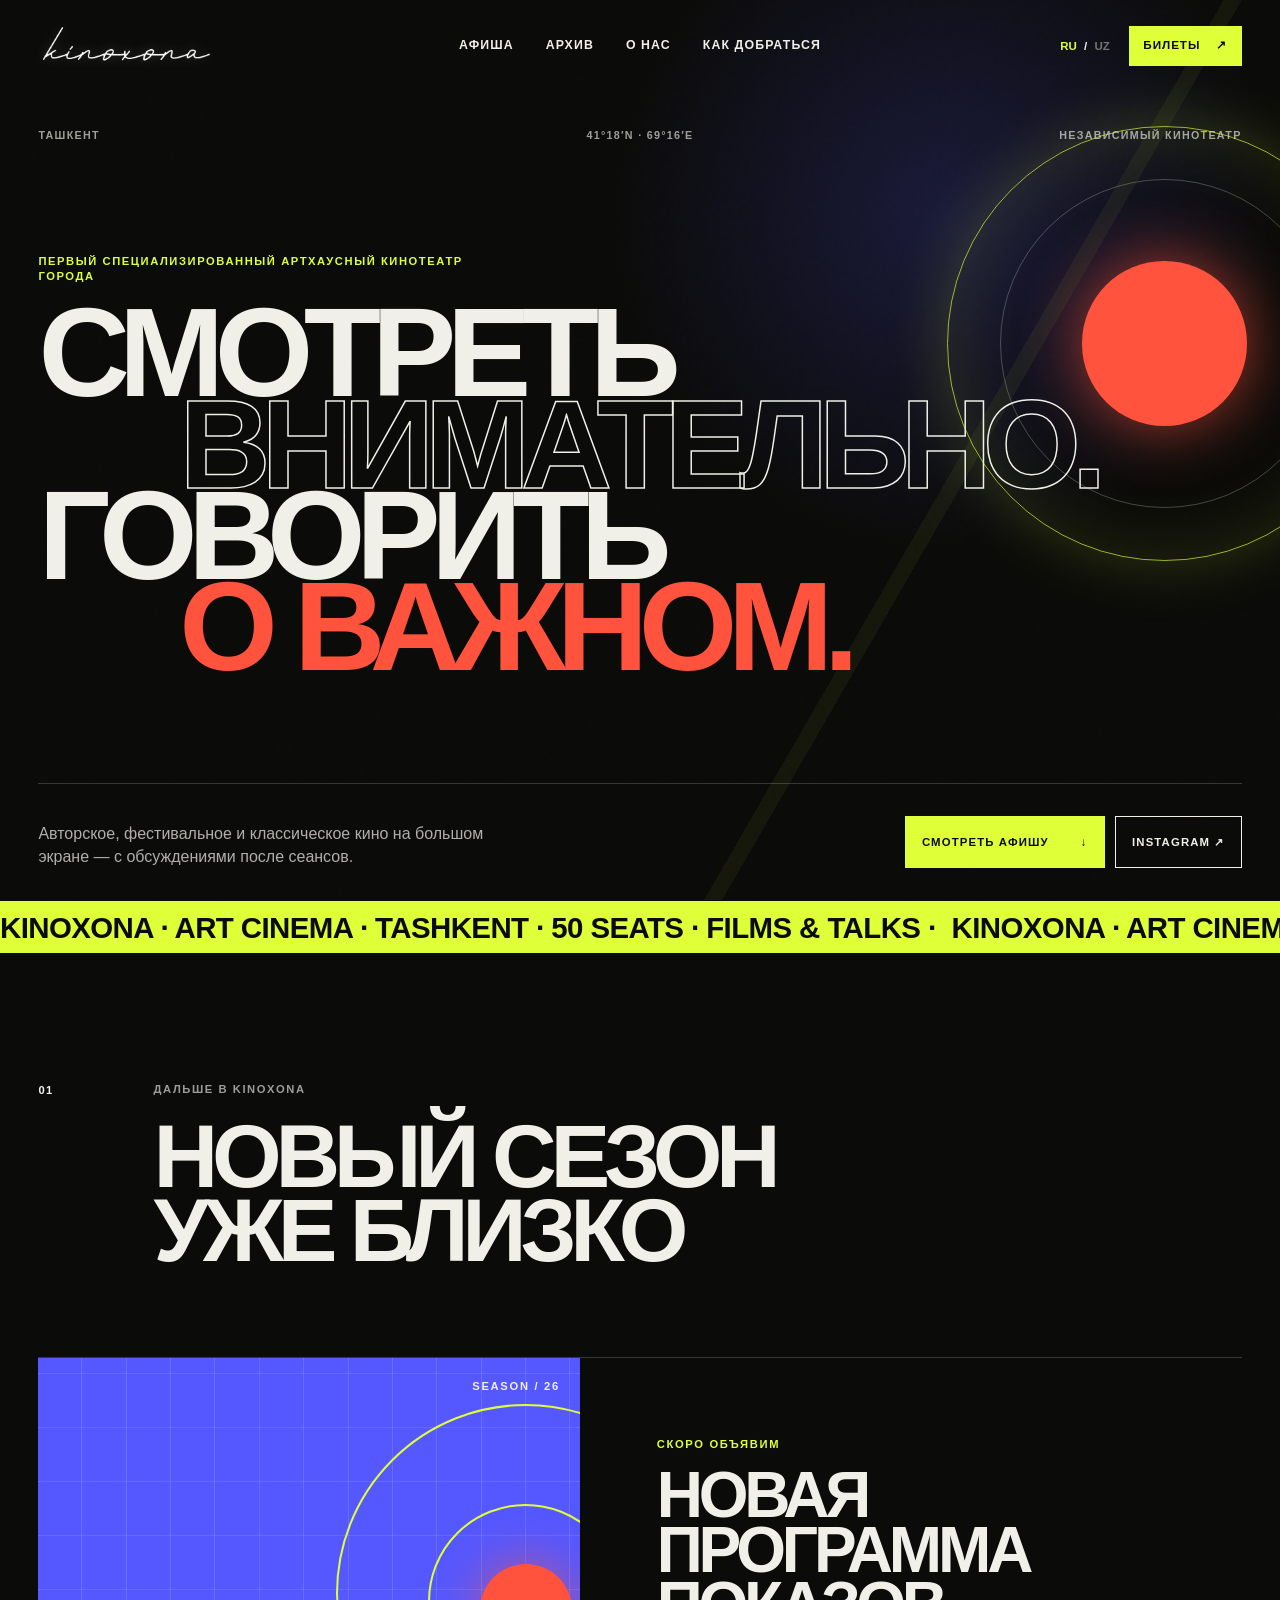
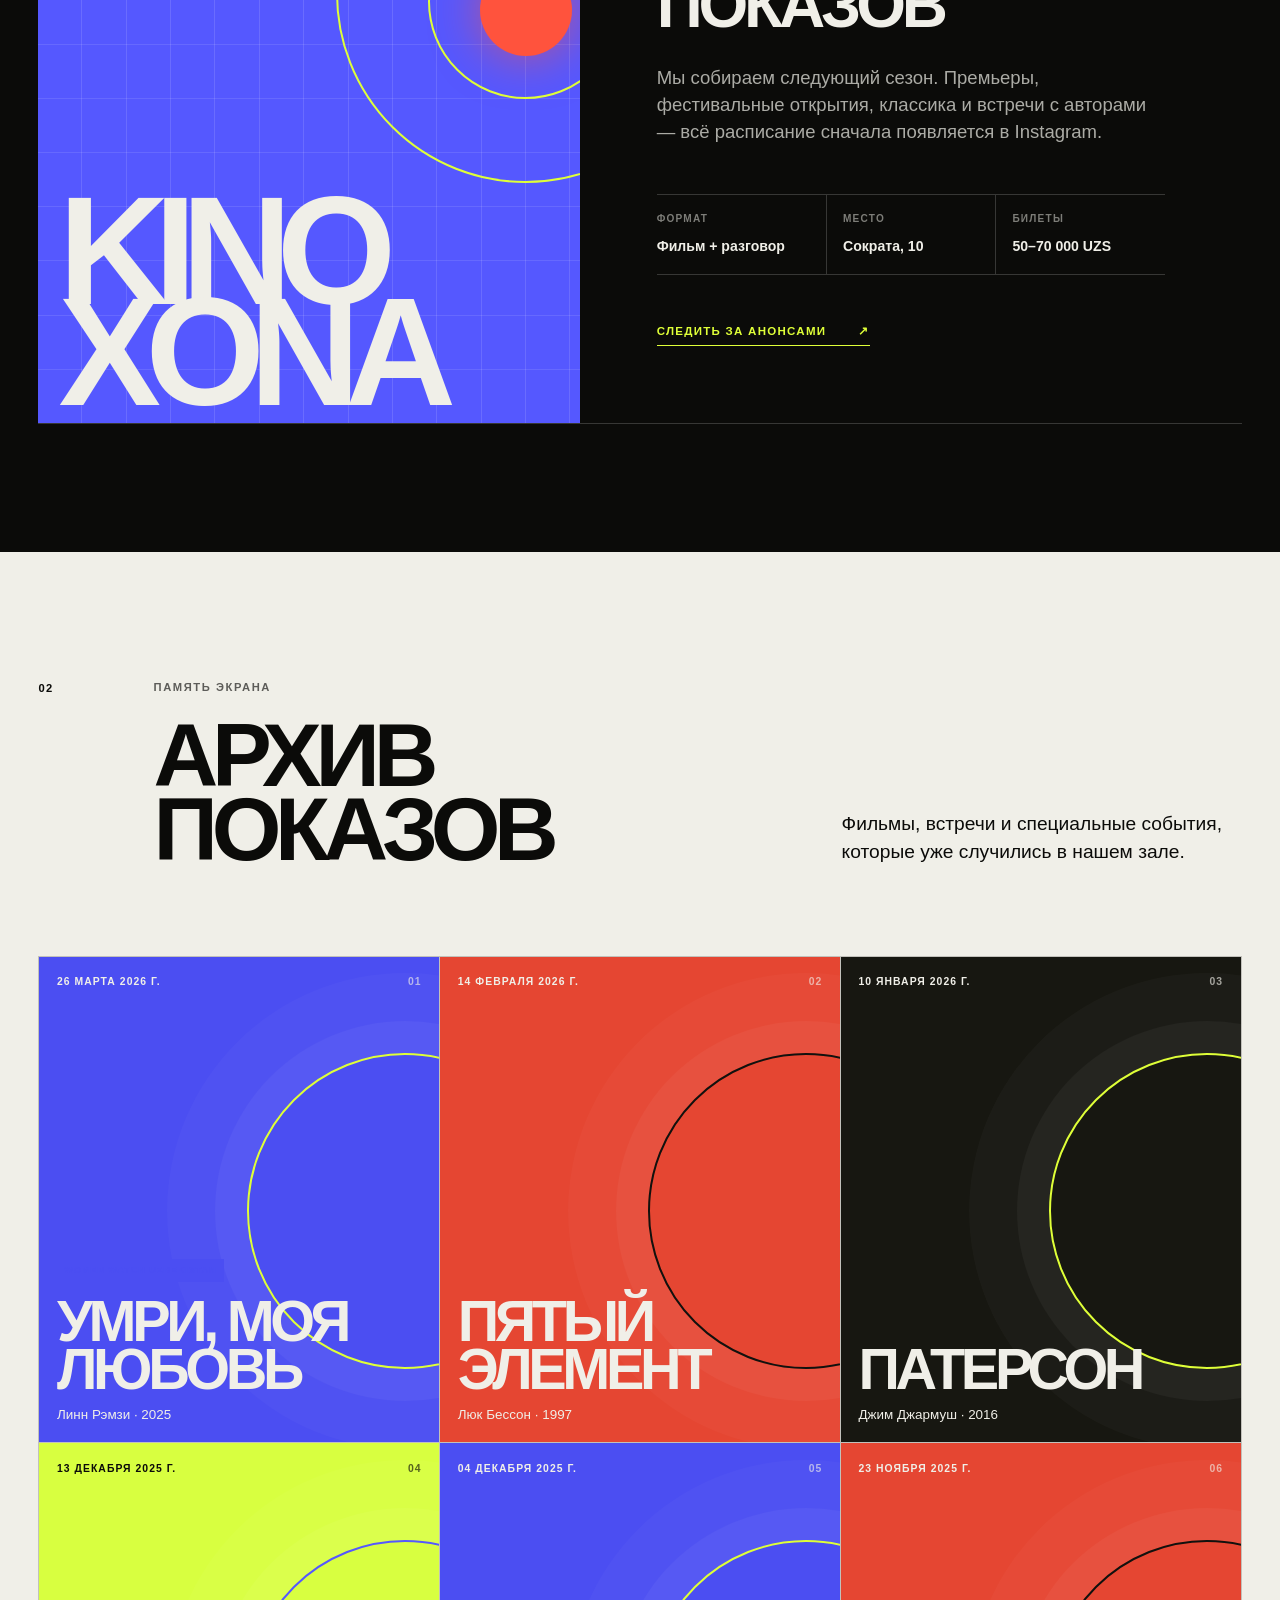
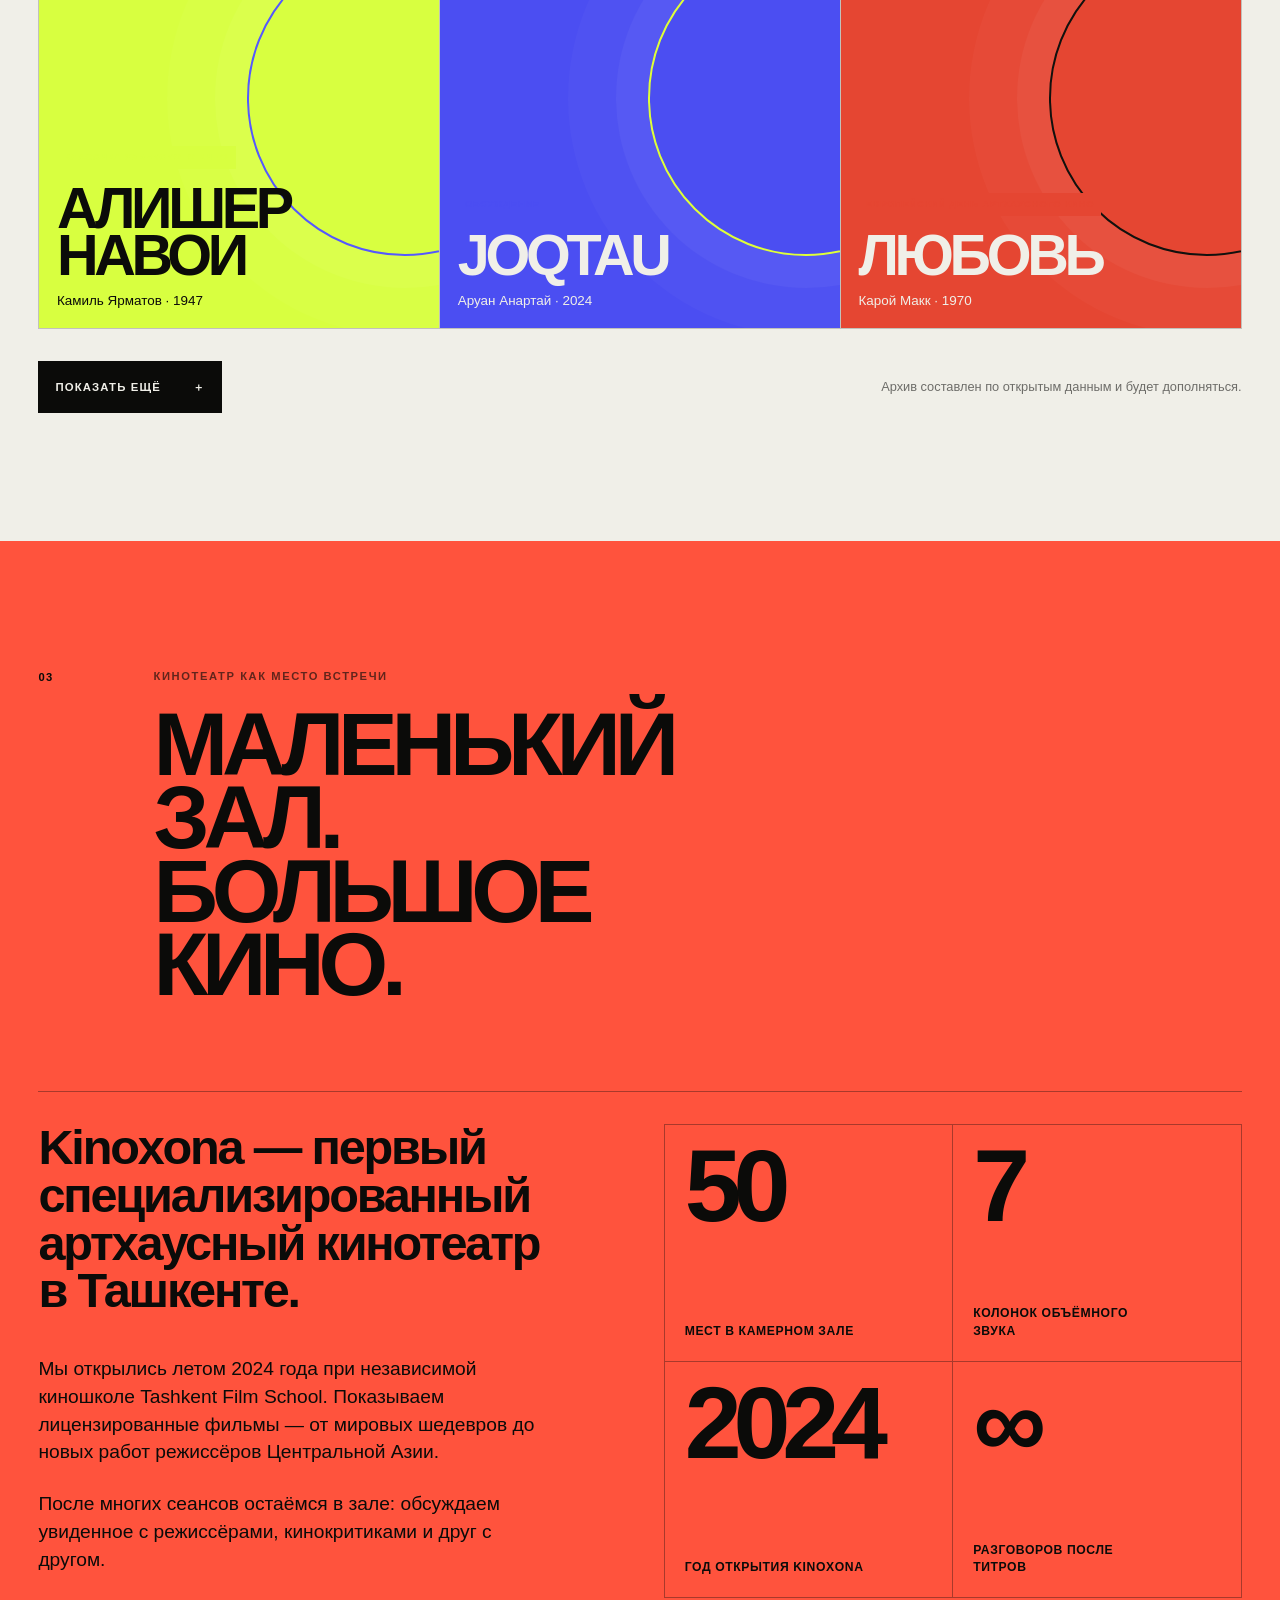
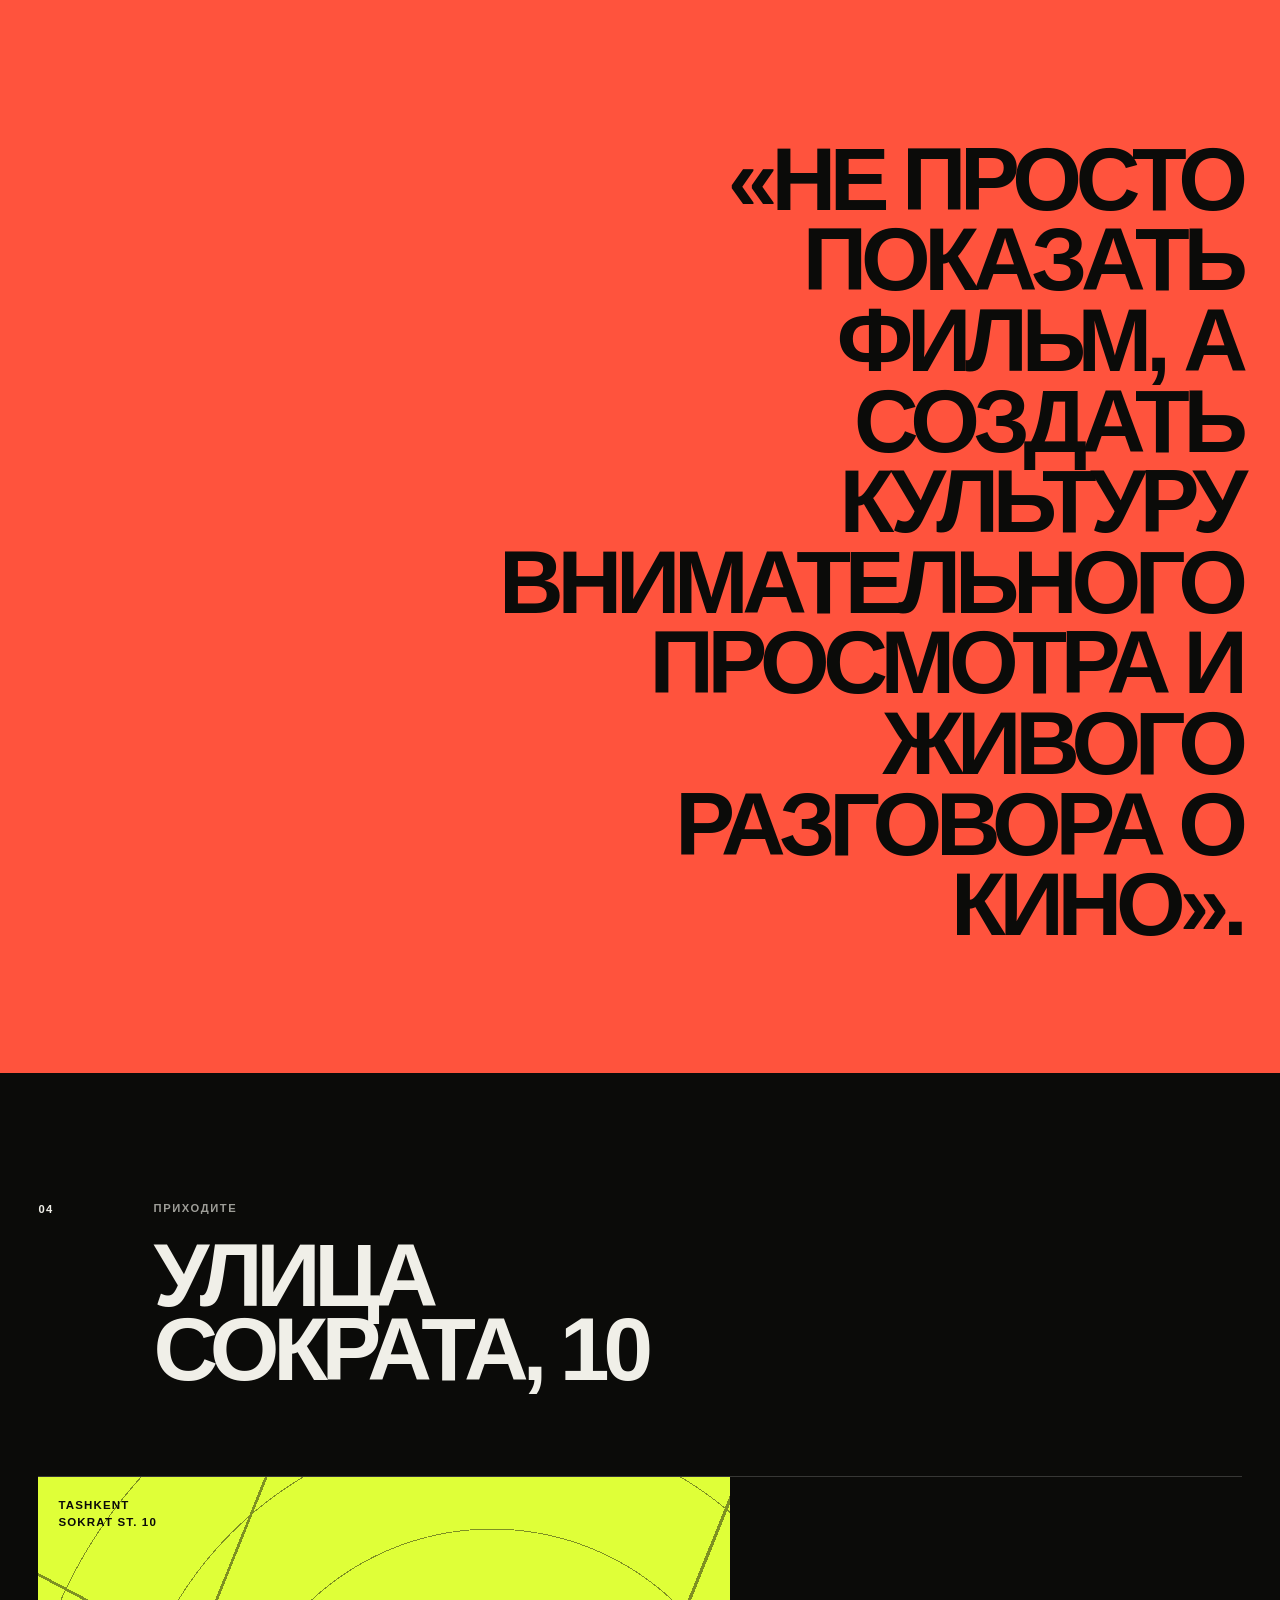
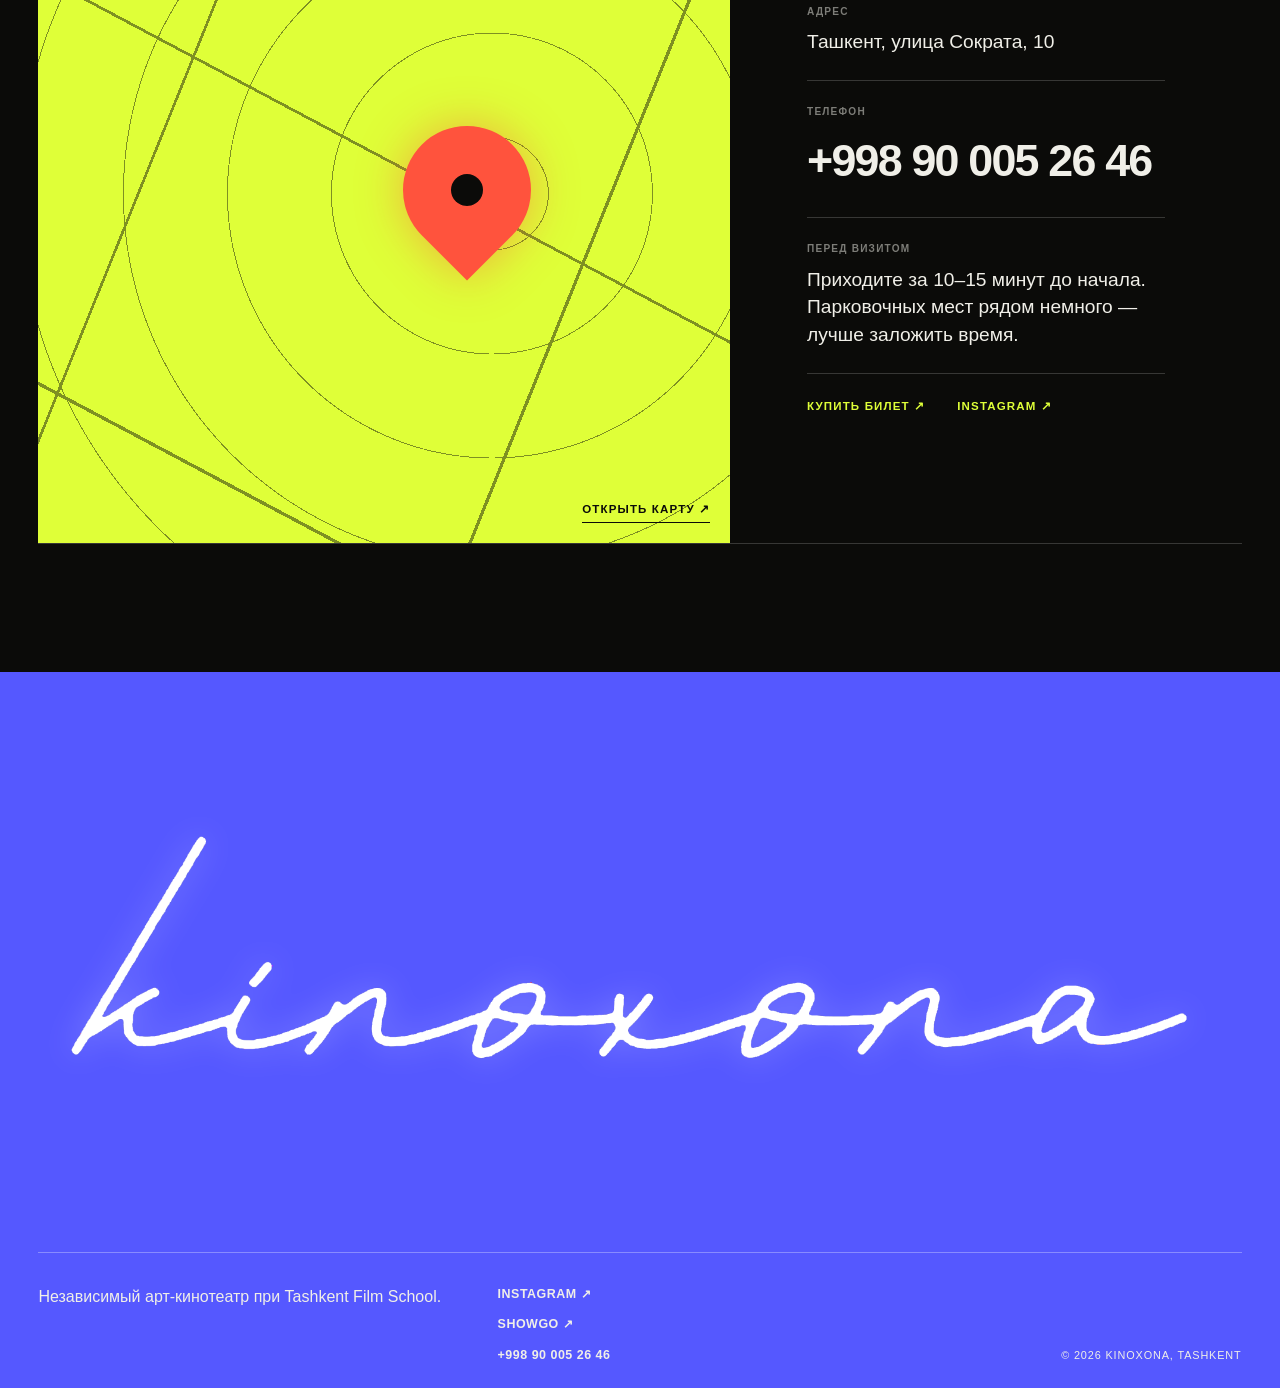
==== index.html @ 26b1f8b5 "Publish Kinoxona cinema website concept" ====
<!doctype html>
<html lang="ru">
  <head>
    <meta charset="UTF-8" />
    <meta name="viewport" content="width=device-width, initial-scale=1.0" />
    <meta
      name="description"
      content="Kinoxona — независимый артхаусный кинотеатр в Ташкенте при Tashkent Film School. Авторское, фестивальное и классическое кино."
    />
    <meta name="theme-color" content="#0b0b09" />
    <meta property="og:title" content="Kinoxona — арт-кинотеатр в Ташкенте" />
    <meta
      property="og:description"
      content="Настоящее кино на большом экране. Показы, обсуждения и встречи в камерном зале на 50 мест."
    />
    <meta property="og:type" content="website" />
    <title>Kinoxona — арт-кинотеатр в Ташкенте</title>
    <link rel="icon" href="assets/kinoxona-logo.png" type="image/png" />
    <link rel="stylesheet" href="styles.css" />
    <script src="script.js" defer></script>
  </head>
  <body>
    <a class="skip-link" href="#main">К содержанию</a>

    <header class="site-header" data-header>
      <a class="brand" href="#top" aria-label="Kinoxona — на главную">
        <img src="assets/kinoxona-logo.png" alt="Kinoxona" />
      </a>

      <button class="menu-toggle" type="button" aria-expanded="false" aria-controls="main-nav">
        <span></span><span></span>
        <span class="sr-only">Открыть меню</span>
      </button>

      <nav class="main-nav" id="main-nav" aria-label="Основная навигация">
        <a href="#program" data-i18n="navProgram">Афиша</a>
        <a href="#archive" data-i18n="navArchive">Архив</a>
        <a href="#about" data-i18n="navAbout">О нас</a>
        <a href="#visit" data-i18n="navVisit">Как добраться</a>
      </nav>

      <div class="header-actions">
        <div class="language-switch" aria-label="Выбор языка">
          <button class="language-button is-active" type="button" data-lang="ru">RU</button>
          <span>/</span>
          <button class="language-button" type="button" data-lang="uz">UZ</button>
        </div>
        <a class="ticket-link" href="https://showgo.uz" target="_blank" rel="noreferrer">
          <span data-i18n="tickets">Билеты</span>
          <span aria-hidden="true">↗</span>
        </a>
      </div>
    </header>

    <main id="main">
      <section class="hero" id="top">
        <div class="hero-glow" aria-hidden="true"></div>
        <div class="hero-meta reveal">
          <span data-i18n="city">Ташкент</span>
          <span>41°18′N · 69°16′E</span>
          <span data-i18n="independent">Независимый кинотеатр</span>
        </div>

        <div class="hero-title reveal">
          <p class="eyebrow" data-i18n="heroEyebrow">Первый специализированный артхаусный кинотеатр города</p>
          <h1>
            <span data-i18n="heroLineOne">Смотреть</span>
            <span class="outline" data-i18n="heroLineTwo">внимательно.</span>
            <span data-i18n="heroLineThree">Говорить</span>
            <span class="accent" data-i18n="heroLineFour">о важном.</span>
          </h1>
        </div>

        <div class="hero-bottom reveal">
          <p data-i18n="heroCopy">
            Авторское, фестивальное и классическое кино на большом экране — с обсуждениями после сеансов.
          </p>
          <div class="hero-cta">
            <a class="button button-primary" href="#program">
              <span data-i18n="seeProgram">Смотреть афишу</span>
              <span aria-hidden="true">↓</span>
            </a>
            <a
              class="button button-ghost"
              href="https://www.instagram.com/kinoxona_tfs/"
              target="_blank"
              rel="noreferrer"
            >
              Instagram ↗
            </a>
          </div>
        </div>
      </section>

      <div class="ticker" aria-hidden="true">
        <div class="ticker-track">
          <span>KINOXONA · ART CINEMA · TASHKENT · 50 SEATS · FILMS & TALKS ·</span>
          <span>KINOXONA · ART CINEMA · TASHKENT · 50 SEATS · FILMS & TALKS ·</span>
        </div>
      </div>

      <section class="program section-dark" id="program">
        <div class="section-heading reveal">
          <p class="section-number">01</p>
          <div>
            <p class="eyebrow" data-i18n="nextUp">Дальше в Kinoxona</p>
            <h2 data-i18n="programTitle">Новый сезон<br />уже близко</h2>
          </div>
        </div>

        <div class="program-feature reveal">
          <div class="program-poster" aria-hidden="true">
            <span class="poster-orbit orbit-one"></span>
            <span class="poster-orbit orbit-two"></span>
            <span class="poster-dot"></span>
            <strong>KINO<br />XONA</strong>
            <small>SEASON / 26</small>
          </div>
          <div class="program-info">
            <p class="program-kicker" data-i18n="announcingSoon">Скоро объявим</p>
            <h3 data-i18n="programFeatureTitle">Новая программа показов</h3>
            <p data-i18n="programFeatureCopy">
              Мы собираем следующий сезон. Премьеры, фестивальные открытия, классика и встречи с авторами — всё расписание сначала появляется в Instagram.
            </p>
            <div class="program-details">
              <div>
                <span data-i18n="formatLabel">Формат</span>
                <strong data-i18n="formatValue">Фильм + разговор</strong>
              </div>
              <div>
                <span data-i18n="placeLabel">Место</span>
                <strong data-i18n="placeValue">Сократа, 10</strong>
              </div>
              <div>
                <span data-i18n="priceLabel">Билеты</span>
                <strong>50–70 000 UZS</strong>
              </div>
            </div>
            <a
              class="text-link"
              href="https://www.instagram.com/kinoxona_tfs/"
              target="_blank"
              rel="noreferrer"
            >
              <span data-i18n="followAnnouncements">Следить за анонсами</span>
              <span aria-hidden="true">↗</span>
            </a>
          </div>
        </div>
      </section>

      <section class="archive section-light" id="archive">
        <div class="section-heading reveal">
          <p class="section-number">02</p>
          <div>
            <p class="eyebrow" data-i18n="memory">Память экрана</p>
            <h2 data-i18n="archiveTitle">Архив<br />показов</h2>
          </div>
          <p class="section-intro" data-i18n="archiveIntro">
            Фильмы, встречи и специальные события, которые уже случились в нашем зале.
          </p>
        </div>

        <div class="archive-grid" id="archive-grid" aria-live="polite">
          <article class="screening-card">
            <div class="card-top"><span>26 марта 2026</span><span class="card-index">01</span></div>
            <div class="card-bottom">
              <span class="card-note">Women Watch Uzbekistan</span>
              <h3>Умри, моя любовь</h3>
              <p class="card-meta">Линн Рэмзи · 2025</p>
            </div>
          </article>
          <article class="screening-card">
            <div class="card-top"><span>14 февраля 2026</span><span class="card-index">02</span></div>
            <div class="card-bottom">
              <h3>Пятый элемент</h3>
              <p class="card-meta">Люк Бессон · 1997</p>
            </div>
          </article>
          <article class="screening-card">
            <div class="card-top"><span>10 января 2026</span><span class="card-index">03</span></div>
            <div class="card-bottom">
              <h3>Патерсон</h3>
              <p class="card-meta">Джим Джармуш · 2016</p>
            </div>
          </article>
          <article class="screening-card">
            <div class="card-top"><span>13 декабря 2025</span><span class="card-index">04</span></div>
            <div class="card-bottom">
              <span class="card-note">Классика узбекского кино</span>
              <h3>Алишер Навои</h3>
              <p class="card-meta">Камиль Ярматов · 1947</p>
            </div>
          </article>
          <article class="screening-card">
            <div class="card-top"><span>04 декабря 2025</span><span class="card-index">05</span></div>
            <div class="card-bottom">
              <span class="card-note">Обсуждение</span>
              <h3>Joqtau</h3>
              <p class="card-meta">Аруан Анартай · 2024</p>
            </div>
          </article>
          <article class="screening-card">
            <div class="card-top"><span>23 ноября 2025</span><span class="card-index">06</span></div>
            <div class="card-bottom">
              <span class="card-note">День артхаусного кино</span>
              <h3>Любовь</h3>
              <p class="card-meta">Карой Макк · 1970</p>
            </div>
          </article>
        </div>
        <div class="archive-actions reveal">
          <button class="button button-dark" type="button" id="archive-toggle">
            <span data-i18n="showMore">Показать ещё</span>
            <span aria-hidden="true">＋</span>
          </button>
          <p data-i18n="archiveNote">Архив составлен по открытым данным и будет дополняться.</p>
        </div>
      </section>

      <section class="about section-red" id="about">
        <div class="section-heading reveal">
          <p class="section-number">03</p>
          <div>
            <p class="eyebrow" data-i18n="aboutEyebrow">Кинотеатр как место встречи</p>
            <h2 data-i18n="aboutTitle">Маленький зал.<br />Большое кино.</h2>
          </div>
        </div>

        <div class="about-grid">
          <div class="about-copy reveal">
            <p class="lead" data-i18n="aboutLead">
              Kinoxona — первый специализированный артхаусный кинотеатр в Ташкенте.
            </p>
            <p data-i18n="aboutCopyOne">
              Мы открылись летом 2024 года при независимой киношколе Tashkent Film School. Показываем лицензированные фильмы — от мировых шедевров до новых работ режиссёров Центральной Азии.
            </p>
            <p data-i18n="aboutCopyTwo">
              После многих сеансов остаёмся в зале: обсуждаем увиденное с режиссёрами, кинокритиками и друг с другом.
            </p>
          </div>

          <div class="facts reveal">
            <article>
              <strong>50</strong>
              <span data-i18n="seats">мест в камерном зале</span>
            </article>
            <article>
              <strong>7</strong>
              <span data-i18n="speakers">колонок объёмного звука</span>
            </article>
            <article>
              <strong>2024</strong>
              <span data-i18n="opened">год открытия Kinoxona</span>
            </article>
            <article>
              <strong>∞</strong>
              <span data-i18n="conversation">разговоров после титров</span>
            </article>
          </div>
        </div>

        <blockquote class="manifesto reveal" data-i18n="manifesto">
          «Не просто показать фильм, а создать культуру внимательного просмотра и живого разговора о кино».
        </blockquote>
      </section>

      <section class="visit section-dark" id="visit">
        <div class="section-heading reveal">
          <p class="section-number">04</p>
          <div>
            <p class="eyebrow" data-i18n="comeOver">Приходите</p>
            <h2 data-i18n="visitTitle">Улица<br />Сократа, 10</h2>
          </div>
        </div>

        <div class="visit-grid">
          <div class="map-card reveal">
            <div class="map-lines" aria-hidden="true"></div>
            <div class="map-pin" aria-hidden="true"><span></span></div>
            <p>TASHKENT<br />SOKRAT ST. 10</p>
            <a
              href="https://www.google.com/maps/search/?api=1&query=Kinoxona%2C%20Sokrat%2010%2C%20Tashkent"
              target="_blank"
              rel="noreferrer"
              aria-label="Открыть Kinoxona на карте"
            >
              <span data-i18n="openMap">Открыть карту</span> ↗
            </a>
          </div>

          <div class="visit-details reveal">
            <div>
              <span class="detail-label" data-i18n="addressLabel">Адрес</span>
              <p data-i18n="addressValue">Ташкент, улица Сократа, 10</p>
            </div>
            <div>
              <span class="detail-label" data-i18n="phoneLabel">Телефон</span>
              <a href="tel:+998900052646">+998 90 005 26 46</a>
            </div>
            <div>
              <span class="detail-label" data-i18n="beforeVisit">Перед визитом</span>
              <p data-i18n="visitCopy">
                Приходите за 10–15 минут до начала. Парковочных мест рядом немного — лучше заложить время.
              </p>
            </div>
            <div class="visit-links">
              <a href="https://showgo.uz" target="_blank" rel="noreferrer">
                <span data-i18n="buyTickets">Купить билет</span> ↗
              </a>
              <a href="https://www.instagram.com/kinoxona_tfs/" target="_blank" rel="noreferrer">
                Instagram ↗
              </a>
            </div>
          </div>
        </div>
      </section>
    </main>

    <footer class="site-footer">
      <div class="footer-logo">
        <img src="assets/kinoxona-logo.png" alt="Kinoxona" />
      </div>
      <p data-i18n="footerDescription">Независимый арт-кинотеатр при Tashkent Film School.</p>
      <div class="footer-links">
        <a href="https://www.instagram.com/kinoxona_tfs/" target="_blank" rel="noreferrer">Instagram ↗</a>
        <a href="https://showgo.uz" target="_blank" rel="noreferrer">ShowGo ↗</a>
        <a href="tel:+998900052646">+998 90 005 26 46</a>
      </div>
      <p class="copyright">© <span id="year"></span> Kinoxona, Tashkent</p>
    </footer>
  </body>
</html>
---- styles.css ----
:root {
  --ink: #0b0b09;
  --ink-soft: #161612;
  --paper: #f0efe8;
  --paper-muted: #d4d1c5;
  --acid: #dfff38;
  --red: #ff533d;
  --blue: #5558ff;
  --line-dark: rgba(255, 255, 255, 0.18);
  --line-light: rgba(11, 11, 9, 0.2);
  --display: "Arial Narrow", "Helvetica Neue", Arial, sans-serif;
  --body: "Helvetica Neue", Helvetica, Arial, sans-serif;
  --page-pad: clamp(1rem, 3vw, 3.25rem);
  --radius: 0.35rem;
}

* {
  box-sizing: border-box;
}

html {
  scroll-behavior: smooth;
}

body {
  margin: 0;
  background: var(--ink);
  color: var(--paper);
  font-family: var(--body);
  font-size: 16px;
  line-height: 1.45;
  overflow-x: hidden;
}

body.menu-open {
  overflow: hidden;
}

a {
  color: inherit;
  text-decoration: none;
}

button {
  color: inherit;
  font: inherit;
}

img {
  display: block;
  max-width: 100%;
}

.sr-only {
  position: absolute;
  width: 1px;
  height: 1px;
  padding: 0;
  margin: -1px;
  overflow: hidden;
  clip: rect(0, 0, 0, 0);
  white-space: nowrap;
  border: 0;
}

.skip-link {
  position: fixed;
  z-index: 1000;
  top: 0.75rem;
  left: 0.75rem;
  padding: 0.75rem 1rem;
  background: var(--acid);
  color: var(--ink);
  transform: translateY(-150%);
  transition: transform 180ms ease;
}

.skip-link:focus {
  transform: translateY(0);
}

.site-header {
  position: fixed;
  z-index: 100;
  inset: 0 0 auto;
  min-height: 5rem;
  display: grid;
  grid-template-columns: minmax(9rem, 1fr) auto minmax(9rem, 1fr);
  align-items: center;
  gap: 2rem;
  padding: 1rem var(--page-pad);
  border-bottom: 1px solid transparent;
  transition: background-color 250ms ease, border-color 250ms ease, min-height 250ms ease;
}

.site-header.is-scrolled {
  min-height: 4.25rem;
  background: rgba(11, 11, 9, 0.92);
  border-color: var(--line-dark);
  backdrop-filter: blur(14px);
}

.brand {
  width: clamp(8.5rem, 14vw, 13rem);
}

.brand img {
  width: 100%;
  filter: drop-shadow(0 0 0.35rem rgba(255, 255, 255, 0.22));
}

.main-nav {
  display: flex;
  align-items: center;
  gap: clamp(1rem, 2.5vw, 2.5rem);
  font-size: 0.77rem;
  font-weight: 700;
  letter-spacing: 0.09em;
  text-transform: uppercase;
}

.main-nav a,
.footer-links a {
  position: relative;
}

.main-nav a::after,
.footer-links a::after {
  position: absolute;
  content: "";
  right: 0;
  bottom: -0.3rem;
  left: 0;
  height: 1px;
  background: currentColor;
  transform: scaleX(0);
  transform-origin: right;
  transition: transform 220ms ease;
}

.main-nav a:hover::after,
.main-nav a:focus-visible::after,
.footer-links a:hover::after,
.footer-links a:focus-visible::after {
  transform: scaleX(1);
  transform-origin: left;
}

.header-actions {
  justify-self: end;
  display: flex;
  align-items: center;
  gap: 1rem;
}

.language-switch {
  display: flex;
  align-items: center;
  gap: 0.25rem;
  font-size: 0.72rem;
  font-weight: 700;
}

.language-button {
  padding: 0.2rem;
  border: 0;
  background: none;
  opacity: 0.45;
  cursor: pointer;
}

.language-button.is-active {
  opacity: 1;
  color: var(--acid);
}

.ticket-link {
  display: inline-flex;
  align-items: center;
  gap: 1rem;
  min-height: 2.5rem;
  padding: 0 0.9rem;
  background: var(--acid);
  color: var(--ink);
  font-size: 0.73rem;
  font-weight: 800;
  letter-spacing: 0.08em;
  text-transform: uppercase;
  transition: background-color 180ms ease, transform 180ms ease;
}

.ticket-link:hover {
  background: var(--paper);
  transform: translateY(-2px);
}

.menu-toggle {
  display: none;
}

.hero {
  position: relative;
  min-height: 100svh;
  display: flex;
  flex-direction: column;
  justify-content: space-between;
  padding: 7rem var(--page-pad) 2rem;
  overflow: hidden;
  background:
    linear-gradient(120deg, transparent 0 68%, rgba(223, 255, 56, 0.05) 68% 69%, transparent 69%),
    radial-gradient(circle at 74% 24%, rgba(85, 88, 255, 0.2), transparent 29%),
    var(--ink);
}

.hero::before {
  position: absolute;
  content: "";
  inset: 0;
  pointer-events: none;
  opacity: 0.14;
  background-image: url("data:image/svg+xml,%3Csvg viewBox='0 0 180 180' xmlns='http://www.w3.org/2000/svg'%3E%3Cfilter id='n'%3E%3CfeTurbulence type='fractalNoise' baseFrequency='.9' numOctaves='4' stitchTiles='stitch'/%3E%3C/filter%3E%3Crect width='100%25' height='100%25' filter='url(%23n)' opacity='.36'/%3E%3C/svg%3E");
  mix-blend-mode: soft-light;
}

.hero-glow {
  position: absolute;
  width: 34vw;
  aspect-ratio: 1;
  top: 14%;
  right: -8vw;
  border: 1px solid rgba(223, 255, 56, 0.7);
  border-radius: 50%;
  box-shadow:
    0 0 4rem rgba(223, 255, 56, 0.18),
    inset 0 0 5rem rgba(223, 255, 56, 0.12);
}

.hero-glow::before,
.hero-glow::after {
  position: absolute;
  content: "";
  inset: 12%;
  border: 1px solid rgba(240, 239, 232, 0.25);
  border-radius: inherit;
}

.hero-glow::after {
  inset: 31%;
  background: var(--red);
  border: 0;
  box-shadow: 0 0 4rem rgba(255, 83, 61, 0.65);
}

.hero-meta {
  position: relative;
  z-index: 1;
  display: grid;
  grid-template-columns: 1fr auto 1fr;
  align-items: center;
  gap: 2rem;
  padding-top: 1rem;
  color: rgba(240, 239, 232, 0.65);
  font-size: 0.67rem;
  font-weight: 700;
  letter-spacing: 0.12em;
  text-transform: uppercase;
}

.hero-meta span:last-child {
  justify-self: end;
}

.hero-title {
  position: relative;
  z-index: 2;
  width: min(100%, 93rem);
  margin: auto 0;
}

.eyebrow {
  margin: 0 0 1.5rem;
  font-size: 0.7rem;
  font-weight: 800;
  letter-spacing: 0.14em;
  line-height: 1.3;
  text-transform: uppercase;
}

.hero-title .eyebrow {
  max-width: 28rem;
  color: var(--acid);
}

.hero h1 {
  margin: 0;
  font-family: var(--display);
  font-size: clamp(3.8rem, 9.9vw, 10.6rem);
  font-stretch: condensed;
  font-weight: 900;
  letter-spacing: -0.075em;
  line-height: 0.72;
  text-transform: uppercase;
}

.hero h1 span {
  display: block;
}

.hero h1 span:nth-child(2),
.hero h1 span:nth-child(4) {
  margin-left: 11vw;
}

.hero h1 .outline {
  color: transparent;
  -webkit-text-stroke: 1.5px var(--paper);
}

.hero h1 .accent {
  color: var(--red);
}

.hero-bottom {
  position: relative;
  z-index: 2;
  display: grid;
  grid-template-columns: minmax(14rem, 30rem) auto;
  align-items: end;
  justify-content: space-between;
  gap: 2rem;
  padding-top: 2rem;
  border-top: 1px solid var(--line-dark);
}

.hero-bottom > p {
  margin: 0;
  color: rgba(240, 239, 232, 0.72);
}

.hero-cta {
  display: flex;
  gap: 0.65rem;
}

.button {
  display: inline-flex;
  min-height: 3.25rem;
  align-items: center;
  justify-content: space-between;
  gap: 2rem;
  padding: 0 1rem;
  border: 1px solid currentColor;
  border-radius: 0;
  font-size: 0.71rem;
  font-weight: 800;
  letter-spacing: 0.1em;
  text-transform: uppercase;
  cursor: pointer;
  transition: color 180ms ease, background-color 180ms ease, transform 180ms ease;
}

.button:hover,
.button:focus-visible {
  transform: translateY(-3px);
}

.button-primary {
  border-color: var(--acid);
  background: var(--acid);
  color: var(--ink);
}

.button-primary:hover {
  background: var(--paper);
  border-color: var(--paper);
}

.button-ghost {
  color: var(--paper);
}

.button-ghost:hover {
  background: var(--paper);
  color: var(--ink);
}

.button-dark {
  border-color: var(--ink);
  background: var(--ink);
  color: var(--paper);
}

.button-dark:hover {
  background: var(--blue);
  border-color: var(--blue);
}

.ticker {
  position: relative;
  z-index: 4;
  width: 100%;
  overflow: hidden;
  background: var(--acid);
  color: var(--ink);
  border-top: 1px solid var(--ink);
  border-bottom: 1px solid var(--ink);
  font-family: var(--display);
  font-size: clamp(1.1rem, 2.3vw, 2rem);
  font-weight: 900;
  letter-spacing: -0.02em;
  line-height: 1;
  text-transform: uppercase;
}

.ticker-track {
  width: max-content;
  display: flex;
  animation: ticker 28s linear infinite;
}

.ticker span {
  display: block;
  padding: 0.75rem 1rem 0.65rem 0;
}

@keyframes ticker {
  to {
    transform: translateX(-50%);
  }
}

.section-dark,
.section-light,
.section-red {
  position: relative;
  padding: clamp(5rem, 10vw, 10rem) var(--page-pad);
}

.section-dark {
  background: var(--ink);
  color: var(--paper);
}

.section-light {
  background: var(--paper);
  color: var(--ink);
}

.section-red {
  background: var(--red);
  color: var(--ink);
}

.section-heading {
  display: grid;
  grid-template-columns: 4rem minmax(0, 1fr) minmax(14rem, 25rem);
  gap: clamp(1.5rem, 4vw, 5rem);
  align-items: start;
  padding-bottom: clamp(3rem, 7vw, 6rem);
}

.section-number {
  margin: 0;
  font-size: 0.7rem;
  font-weight: 800;
  letter-spacing: 0.12em;
}

.section-heading h2 {
  margin: 0;
  font-family: var(--display);
  font-size: clamp(3rem, 7vw, 7.7rem);
  font-weight: 900;
  letter-spacing: -0.07em;
  line-height: 0.82;
  text-transform: uppercase;
}

.section-heading .eyebrow {
  color: currentColor;
  opacity: 0.64;
}

.section-intro {
  align-self: end;
  margin: 0;
  font-size: clamp(1rem, 1.5vw, 1.25rem);
}

.program-feature {
  display: grid;
  grid-template-columns: minmax(18rem, 0.9fr) minmax(20rem, 1.1fr);
  border-top: 1px solid var(--line-dark);
  border-bottom: 1px solid var(--line-dark);
}

.program-poster {
  position: relative;
  min-height: clamp(30rem, 52vw, 48rem);
  overflow: hidden;
  background: var(--blue);
  color: var(--paper);
}

.program-poster::before {
  position: absolute;
  content: "";
  inset: 0;
  background:
    repeating-linear-gradient(90deg, transparent 0 8%, rgba(255, 255, 255, 0.12) 8% calc(8% + 1px)),
    repeating-linear-gradient(0deg, transparent 0 8%, rgba(255, 255, 255, 0.1) 8% calc(8% + 1px));
}

.program-poster strong {
  position: absolute;
  z-index: 2;
  bottom: 1.25rem;
  left: 1.25rem;
  font-family: var(--display);
  font-size: clamp(5rem, 12vw, 12rem);
  font-weight: 900;
  letter-spacing: -0.1em;
  line-height: 0.66;
}

.program-poster small {
  position: absolute;
  z-index: 2;
  top: 1.25rem;
  right: 1.25rem;
  font-size: 0.7rem;
  font-weight: 800;
  letter-spacing: 0.15em;
}

.poster-orbit {
  position: absolute;
  z-index: 1;
  border: 2px solid var(--acid);
  border-radius: 50%;
}

.orbit-one {
  width: 70%;
  aspect-ratio: 1;
  top: 7%;
  right: -25%;
}

.orbit-two {
  width: 36%;
  aspect-ratio: 1;
  top: 22%;
  right: -8%;
}

.poster-dot {
  position: absolute;
  z-index: 2;
  width: 17%;
  aspect-ratio: 1;
  top: 31%;
  right: 1.5%;
  background: var(--red);
  border-radius: 50%;
  box-shadow: 0 0 3rem rgba(255, 83, 61, 0.62);
}

.program-info {
  display: flex;
  flex-direction: column;
  justify-content: center;
  padding: clamp(2rem, 6vw, 7rem);
}

.program-kicker {
  margin: 0 0 1rem;
  color: var(--acid);
  font-size: 0.7rem;
  font-weight: 800;
  letter-spacing: 0.15em;
  text-transform: uppercase;
}

.program-info h3 {
  max-width: 15ch;
  margin: 0 0 2rem;
  font-family: var(--display);
  font-size: clamp(2.8rem, 5vw, 6rem);
  font-weight: 900;
  letter-spacing: -0.065em;
  line-height: 0.86;
  text-transform: uppercase;
}

.program-info > p:not(.program-kicker) {
  max-width: 39rem;
  margin: 0 0 3rem;
  color: rgba(240, 239, 232, 0.7);
  font-size: clamp(1rem, 1.45vw, 1.25rem);
}

.program-details {
  display: grid;
  grid-template-columns: repeat(3, 1fr);
  margin-bottom: 3rem;
  border-top: 1px solid var(--line-dark);
  border-bottom: 1px solid var(--line-dark);
}

.program-details div {
  padding: 1.1rem 1rem 1.1rem 0;
}

.program-details div + div {
  padding-left: 1rem;
  border-left: 1px solid var(--line-dark);
}

.program-details span,
.detail-label {
  display: block;
  margin-bottom: 0.55rem;
  color: rgba(240, 239, 232, 0.5);
  font-size: 0.63rem;
  font-weight: 800;
  letter-spacing: 0.12em;
  text-transform: uppercase;
}

.program-details strong {
  display: block;
  font-size: 0.88rem;
}

.text-link {
  width: fit-content;
  display: flex;
  align-items: center;
  gap: 2rem;
  padding-bottom: 0.35rem;
  border-bottom: 1px solid;
  color: var(--acid);
  font-size: 0.72rem;
  font-weight: 800;
  letter-spacing: 0.11em;
  text-transform: uppercase;
}

.archive-grid {
  display: grid;
  grid-template-columns: repeat(3, minmax(0, 1fr));
  border-top: 1px solid var(--line-light);
  border-left: 1px solid var(--line-light);
}

.screening-card {
  position: relative;
  min-height: clamp(25rem, 38vw, 38rem);
  display: flex;
  flex-direction: column;
  justify-content: space-between;
  padding: 1.1rem;
  overflow: hidden;
  border-right: 1px solid var(--line-light);
  border-bottom: 1px solid var(--line-light);
  color: var(--paper);
  isolation: isolate;
}

.screening-card::before,
.screening-card::after {
  position: absolute;
  content: "";
  z-index: -1;
}

.screening-card::before {
  inset: 0;
  background: var(--card-color, var(--blue));
}

.screening-card::after {
  width: 78%;
  aspect-ratio: 1;
  right: -31%;
  bottom: 15%;
  border: 2px solid var(--card-accent, var(--acid));
  border-radius: 50%;
  box-shadow: 0 0 0 2rem rgba(255, 255, 255, 0.04), 0 0 0 5rem rgba(255, 255, 255, 0.025);
}

.screening-card:nth-child(4n + 1) {
  --card-color: #4b4ef2;
  --card-accent: #dfff38;
}

.screening-card:nth-child(4n + 2) {
  --card-color: #e54632;
  --card-accent: #11110e;
}

.screening-card:nth-child(4n + 3) {
  --card-color: #171711;
  --card-accent: #dfff38;
}

.screening-card:nth-child(4n + 4) {
  --card-color: #d8ff40;
  --card-accent: #5558ff;
  color: var(--ink);
}

.card-top,
.card-bottom {
  position: relative;
  z-index: 2;
}

.card-top {
  display: flex;
  justify-content: space-between;
  gap: 1rem;
  font-size: 0.65rem;
  font-weight: 800;
  letter-spacing: 0.1em;
  text-transform: uppercase;
}

.card-index {
  opacity: 0.64;
}

.screening-card h3 {
  max-width: 10ch;
  margin: 0 0 0.75rem;
  font-family: var(--display);
  font-size: clamp(2.55rem, 4.5vw, 5.2rem);
  font-weight: 900;
  letter-spacing: -0.075em;
  line-height: 0.82;
  overflow-wrap: anywhere;
  text-transform: uppercase;
}

.card-meta {
  max-width: 85%;
  margin: 0;
  font-size: 0.84rem;
}

.card-note {
  display: inline-block;
  margin-bottom: 1rem;
  padding: 0.3rem 0.45rem;
  background: currentColor;
  color: var(--card-color, var(--blue));
  font-size: 0.58rem;
  font-weight: 800;
  letter-spacing: 0.09em;
  text-transform: uppercase;
}

.archive-actions {
  display: flex;
  align-items: center;
  justify-content: space-between;
  gap: 2rem;
  margin-top: 2rem;
}

.archive-actions p {
  max-width: 28rem;
  margin: 0;
  color: rgba(11, 11, 9, 0.57);
  font-size: 0.8rem;
}

.about-grid {
  display: grid;
  grid-template-columns: minmax(18rem, 0.95fr) minmax(22rem, 1.05fr);
  gap: clamp(3rem, 8vw, 9rem);
  padding-top: 2rem;
  border-top: 1px solid rgba(11, 11, 9, 0.35);
}

.about-copy {
  max-width: 44rem;
}

.about-copy p {
  margin: 0 0 1.5rem;
  font-size: clamp(1rem, 1.5vw, 1.3rem);
}

.about-copy .lead {
  margin-bottom: 2.5rem;
  font-family: var(--display);
  font-size: clamp(2rem, 3.8vw, 4rem);
  font-weight: 800;
  letter-spacing: -0.045em;
  line-height: 0.98;
}

.facts {
  display: grid;
  grid-template-columns: repeat(2, 1fr);
  border-top: 1px solid rgba(11, 11, 9, 0.35);
  border-left: 1px solid rgba(11, 11, 9, 0.35);
}

.facts article {
  min-height: 13rem;
  display: flex;
  flex-direction: column;
  justify-content: space-between;
  padding: 1.25rem;
  border-right: 1px solid rgba(11, 11, 9, 0.35);
  border-bottom: 1px solid rgba(11, 11, 9, 0.35);
}

.facts strong {
  font-family: var(--display);
  font-size: clamp(4rem, 8vw, 8rem);
  font-weight: 900;
  letter-spacing: -0.08em;
  line-height: 0.8;
}

.facts span {
  max-width: 12rem;
  font-size: 0.76rem;
  font-weight: 700;
  letter-spacing: 0.05em;
  text-transform: uppercase;
}

.manifesto {
  max-width: 15ch;
  margin: clamp(5rem, 11vw, 11rem) 0 0 auto;
  font-family: var(--display);
  font-size: clamp(2.8rem, 7vw, 8rem);
  font-weight: 900;
  letter-spacing: -0.07em;
  line-height: 0.9;
  text-align: right;
  text-transform: uppercase;
}

.visit-grid {
  display: grid;
  grid-template-columns: minmax(18rem, 1.15fr) minmax(18rem, 0.85fr);
  border-top: 1px solid var(--line-dark);
  border-bottom: 1px solid var(--line-dark);
}

.map-card {
  position: relative;
  min-height: clamp(30rem, 52vw, 48rem);
  overflow: hidden;
  background: var(--acid);
  color: var(--ink);
}

.map-lines {
  position: absolute;
  inset: -10%;
  opacity: 0.45;
  background:
    linear-gradient(28deg, transparent 0 21%, var(--ink) 21% 21.3%, transparent 21.3% 54%, var(--ink) 54% 54.25%, transparent 54.25%),
    linear-gradient(112deg, transparent 0 28%, var(--ink) 28% 28.25%, transparent 28.25% 69%, var(--ink) 69% 69.3%, transparent 69.3%),
    repeating-radial-gradient(circle at 63% 48%, transparent 0 3.5rem, var(--ink) 3.5rem 3.56rem, transparent 3.56rem 6.5rem);
}

.map-pin {
  position: absolute;
  z-index: 2;
  top: 47%;
  left: 62%;
  width: clamp(6rem, 10vw, 10rem);
  aspect-ratio: 1;
  display: grid;
  place-items: center;
  background: var(--red);
  border-radius: 50% 50% 50% 0;
  box-shadow: 0 0 3rem rgba(255, 83, 61, 0.45);
  transform: rotate(-45deg) translate(-50%, -50%);
  transform-origin: left top;
}

.map-pin span {
  width: 25%;
  aspect-ratio: 1;
  background: var(--ink);
  border-radius: 50%;
}

.map-card p,
.map-card a {
  position: absolute;
  z-index: 3;
  margin: 0;
  font-size: 0.72rem;
  font-weight: 800;
  letter-spacing: 0.1em;
  text-transform: uppercase;
}

.map-card p {
  top: 1.25rem;
  left: 1.25rem;
}

.map-card a {
  right: 1.25rem;
  bottom: 1.25rem;
  padding-bottom: 0.25rem;
  border-bottom: 1px solid;
}

.visit-details {
  display: grid;
  align-content: center;
  padding: clamp(2rem, 6vw, 7rem);
}

.visit-details > div {
  padding: 1.5rem 0;
  border-bottom: 1px solid var(--line-dark);
}

.visit-details p,
.visit-details a {
  margin: 0;
  font-size: clamp(1rem, 1.5vw, 1.25rem);
}

.visit-details > div:nth-child(2) a {
  font-family: var(--display);
  font-size: clamp(2rem, 3.5vw, 4rem);
  font-weight: 900;
  letter-spacing: -0.04em;
}

.visit-links {
  display: flex;
  flex-wrap: wrap;
  gap: 1rem 2rem;
  border-bottom: 0 !important;
}

.visit-links a {
  color: var(--acid);
  font-size: 0.72rem;
  font-weight: 800;
  letter-spacing: 0.1em;
  text-transform: uppercase;
}

.site-footer {
  display: grid;
  grid-template-columns: 1.2fr 1fr 1fr;
  gap: 2rem;
  padding: clamp(3rem, 7vw, 6rem) var(--page-pad) 1.5rem;
  background: var(--blue);
  color: var(--paper);
}

.footer-logo {
  grid-column: 1 / -1;
  padding-bottom: clamp(3rem, 7vw, 7rem);
  border-bottom: 1px solid rgba(255, 255, 255, 0.3);
}

.footer-logo img {
  width: 100%;
  filter: drop-shadow(0 0 1rem rgba(255, 255, 255, 0.25));
}

.site-footer > p {
  margin: 0;
}

.footer-links {
  display: flex;
  flex-direction: column;
  align-items: flex-start;
  gap: 0.75rem;
  font-size: 0.78rem;
  font-weight: 700;
  letter-spacing: 0.04em;
  text-transform: uppercase;
}

.copyright {
  align-self: end;
  justify-self: end;
  font-size: 0.68rem;
  letter-spacing: 0.08em;
  text-transform: uppercase;
}

.reveal {
  opacity: 0;
  transform: translateY(2rem);
  transition: opacity 650ms ease, transform 650ms cubic-bezier(0.22, 1, 0.36, 1);
}

.reveal.is-visible {
  opacity: 1;
  transform: translateY(0);
}

@media (max-width: 980px) {
  .site-header {
    grid-template-columns: 1fr auto 1fr;
  }

  .main-nav {
    gap: 1rem;
  }

  .main-nav a {
    font-size: 0.66rem;
  }

  .language-switch {
    display: none;
  }

  .hero h1 span:nth-child(2),
  .hero h1 span:nth-child(4) {
    margin-left: 5vw;
  }

  .section-heading {
    grid-template-columns: 3rem 1fr;
  }

  .section-intro {
    grid-column: 2;
    max-width: 35rem;
  }

  .program-feature,
  .about-grid,
  .visit-grid {
    grid-template-columns: 1fr;
  }

  .program-poster,
  .map-card {
    min-height: 35rem;
  }

  .archive-grid {
    grid-template-columns: repeat(2, 1fr);
  }

  .screening-card {
    min-height: 34rem;
  }

  .manifesto {
    margin-left: 0;
    text-align: left;
  }
}

@media (max-width: 720px) {
  .site-header {
    min-height: 4.5rem;
    grid-template-columns: 1fr auto;
  }

  .brand {
    width: 9rem;
  }

  .menu-toggle {
    z-index: 102;
    width: 2.75rem;
    height: 2.75rem;
    display: grid;
    align-content: center;
    gap: 0.4rem;
    padding: 0.65rem;
    border: 1px solid var(--line-dark);
    background: var(--ink);
    cursor: pointer;
  }

  .menu-toggle span:not(.sr-only) {
    display: block;
    height: 1px;
    background: var(--paper);
    transition: transform 180ms ease;
  }

  .menu-toggle[aria-expanded="true"] span:first-child {
    transform: translateY(0.22rem) rotate(45deg);
  }

  .menu-toggle[aria-expanded="true"] span:nth-child(2) {
    transform: translateY(-0.22rem) rotate(-45deg);
  }

  .main-nav {
    position: fixed;
    z-index: 101;
    inset: 0;
    display: flex;
    flex-direction: column;
    align-items: flex-start;
    justify-content: center;
    gap: 0;
    padding: 6rem var(--page-pad);
    background: var(--blue);
    transform: translateX(100%);
    transition: transform 320ms cubic-bezier(0.22, 1, 0.36, 1);
  }

  .main-nav.is-open {
    transform: translateX(0);
  }

  .main-nav a {
    width: 100%;
    padding: 0.55rem 0;
    border-bottom: 1px solid rgba(255, 255, 255, 0.35);
    font-family: var(--display);
    font-size: clamp(2.7rem, 12vw, 5rem);
    font-weight: 900;
    letter-spacing: -0.06em;
    line-height: 1;
  }

  .header-actions {
    display: none;
  }

  .hero {
    min-height: 52rem;
    padding-top: 6rem;
  }

  .hero-meta {
    grid-template-columns: 1fr 1fr;
    gap: 0.5rem;
  }

  .hero-meta span:nth-child(2) {
    display: none;
  }

  .hero h1 {
    font-size: clamp(3.25rem, 17vw, 6rem);
    line-height: 0.76;
  }

  .hero h1 span:nth-child(2),
  .hero h1 span:nth-child(4) {
    margin-left: 0;
  }

  .hero-glow {
    width: 70vw;
    top: 14%;
    right: -28vw;
  }

  .hero-bottom {
    grid-template-columns: 1fr;
  }

  .hero-cta {
    flex-direction: column;
  }

  .button {
    width: 100%;
  }

  .section-heading {
    grid-template-columns: 2rem 1fr;
  }

  .section-heading h2 {
    font-size: clamp(3rem, 16vw, 5.8rem);
  }

  .section-intro {
    grid-column: 1 / -1;
    padding-left: 2rem;
  }

  .program-poster,
  .map-card {
    min-height: 29rem;
  }

  .program-info {
    padding: 2rem 0;
  }

  .program-details {
    grid-template-columns: 1fr;
  }

  .program-details div + div {
    padding-left: 0;
    border-top: 1px solid var(--line-dark);
    border-left: 0;
  }

  .archive-grid {
    grid-template-columns: 1fr;
  }

  .screening-card {
    min-height: 33rem;
  }

  .archive-actions {
    align-items: flex-start;
    flex-direction: column;
  }

  .facts {
    grid-template-columns: 1fr;
  }

  .facts article {
    min-height: 10rem;
  }

  .visit-details {
    padding: 2rem 0;
  }

  .site-footer {
    grid-template-columns: 1fr;
  }

  .footer-logo {
    padding-bottom: 3rem;
  }

  .copyright {
    justify-self: start;
  }
}

@media (prefers-reduced-motion: reduce) {
  *,
  *::before,
  *::after {
    scroll-behavior: auto !important;
    animation-duration: 0.001ms !important;
    animation-iteration-count: 1 !important;
    transition-duration: 0.001ms !important;
  }

  .reveal {
    opacity: 1;
    transform: none;
  }
}
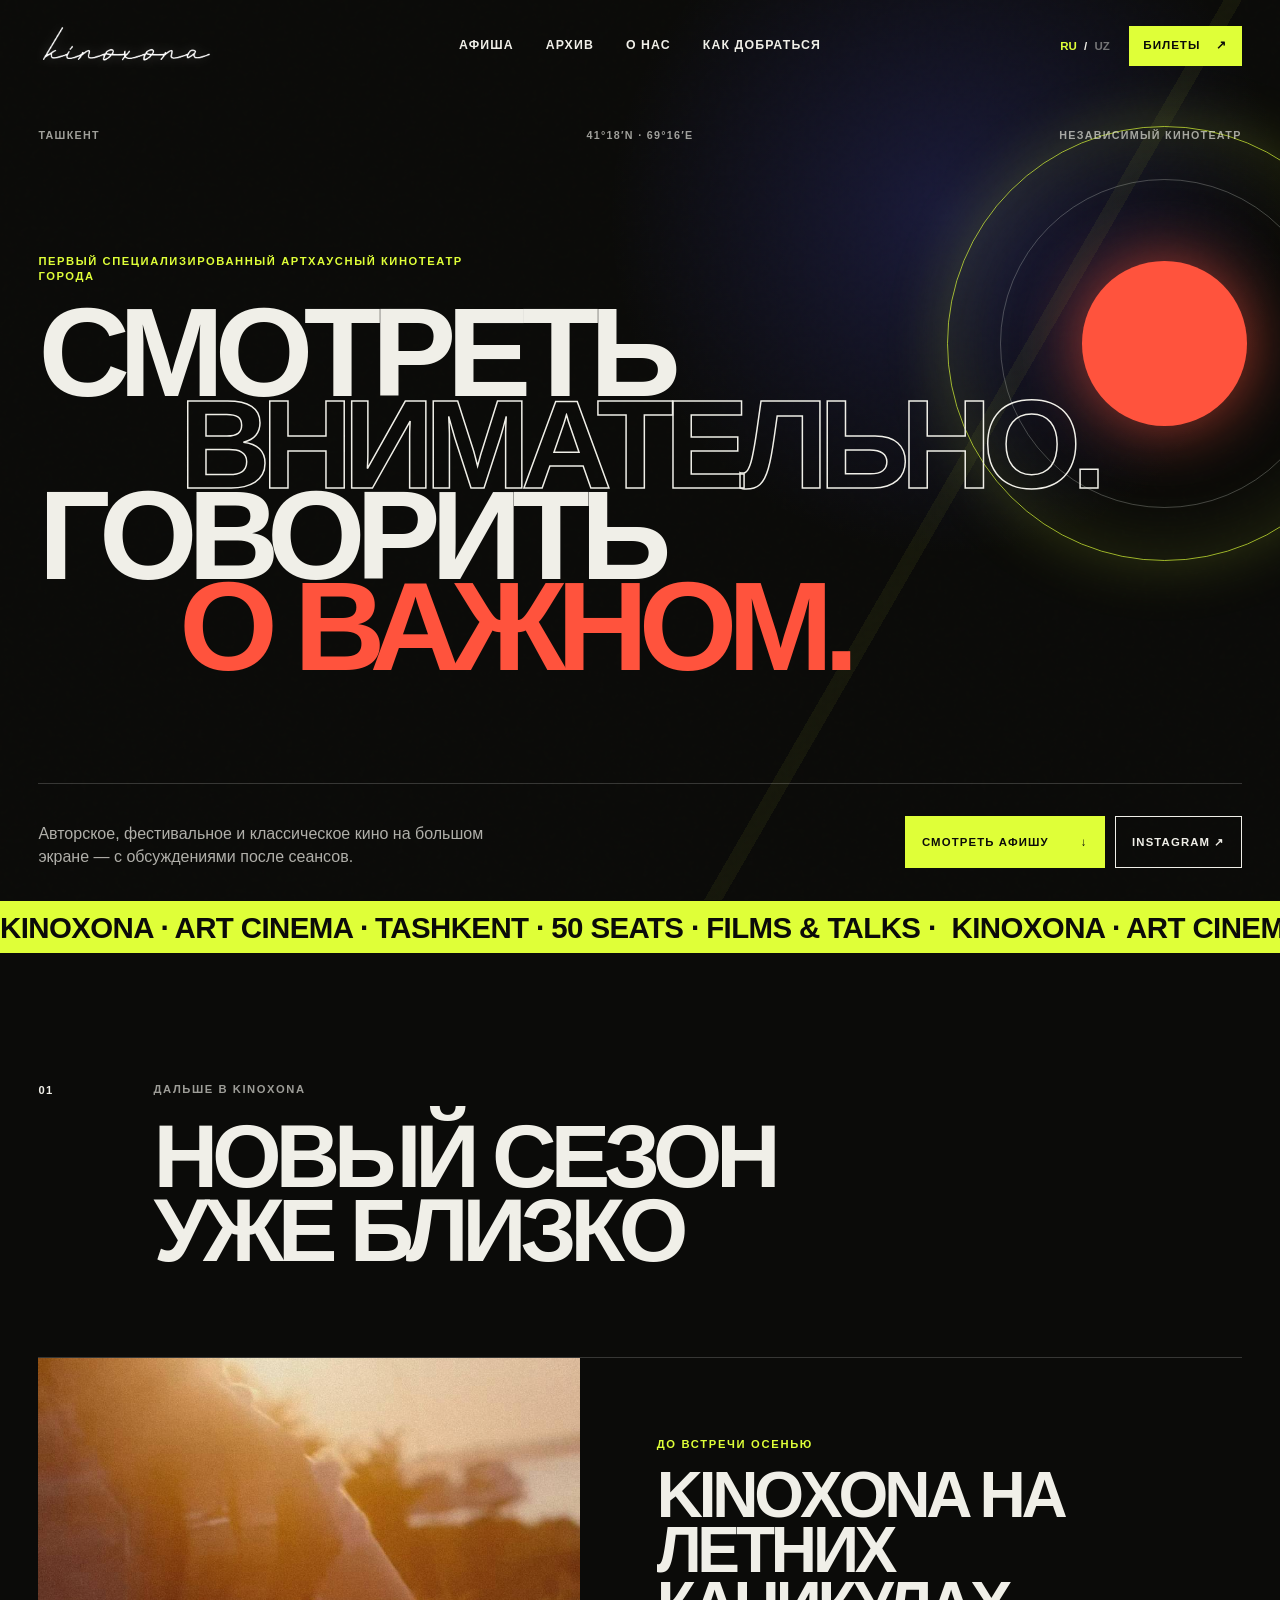
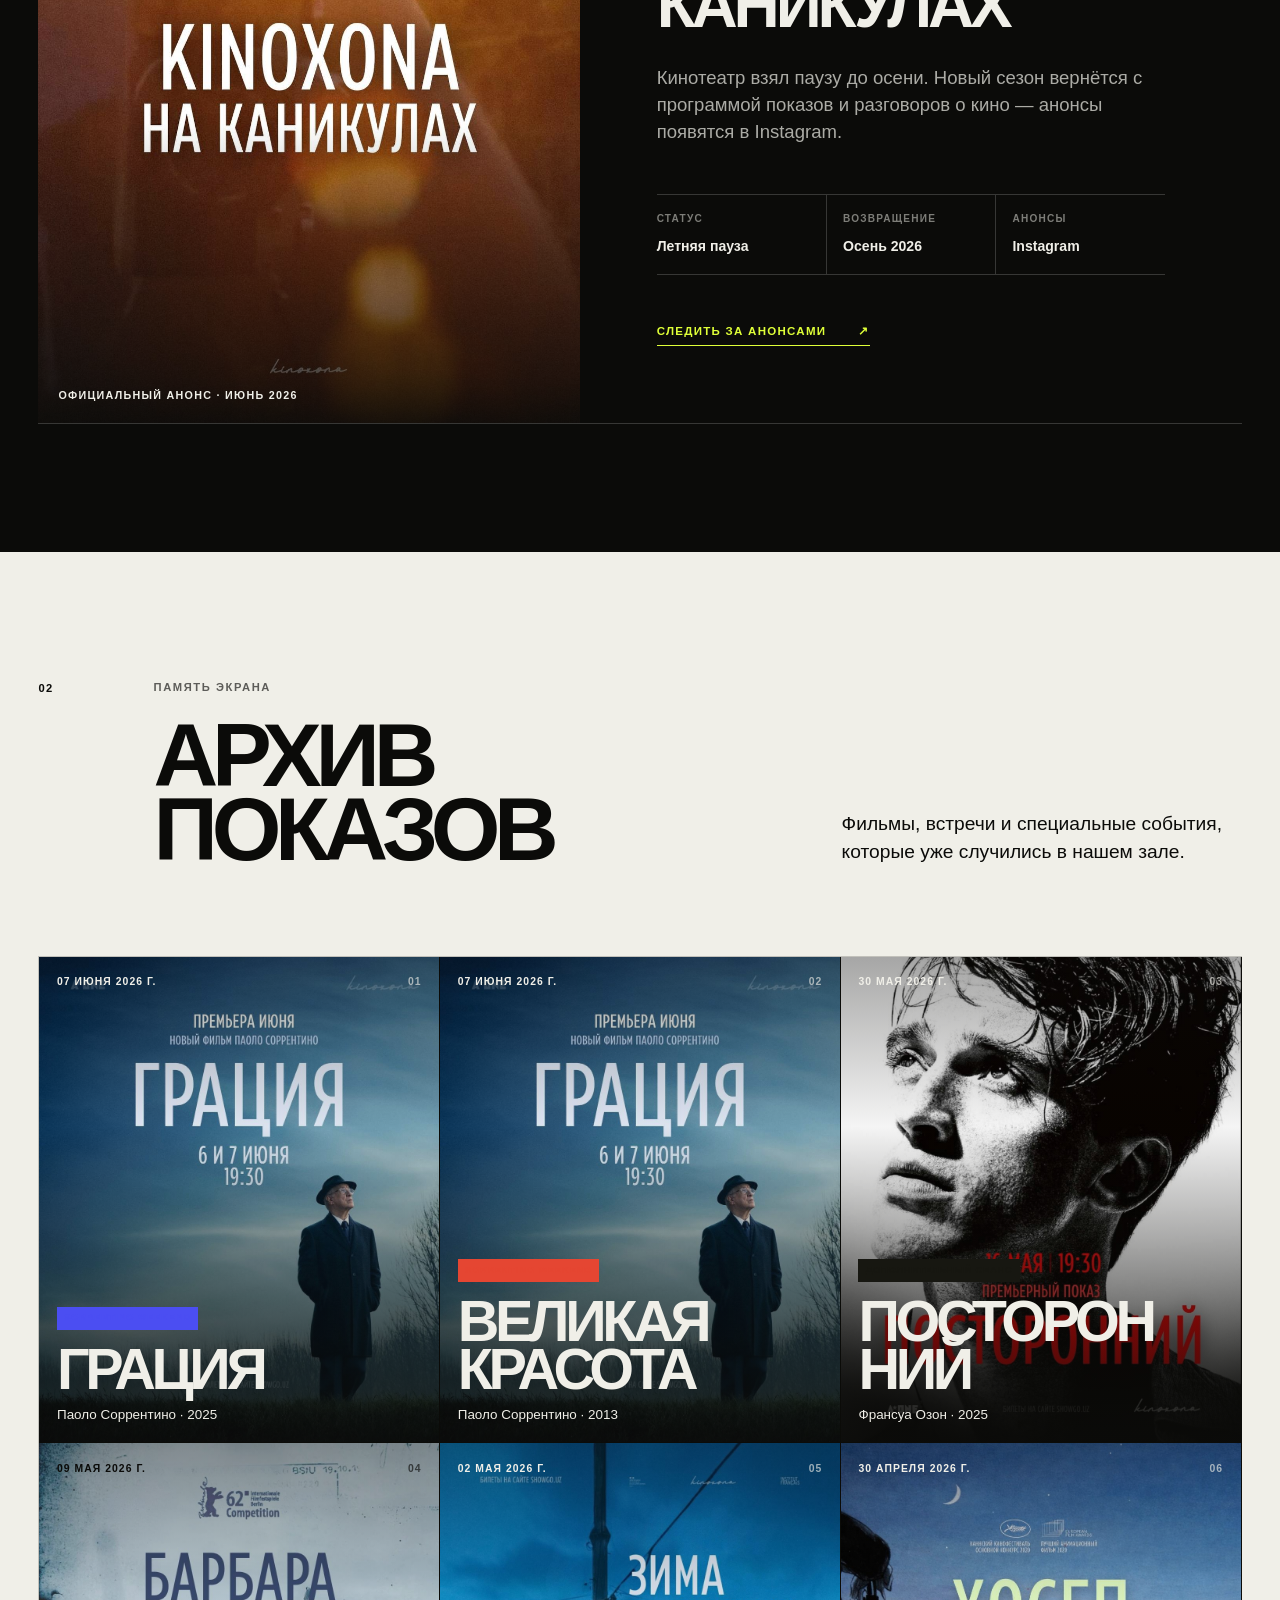
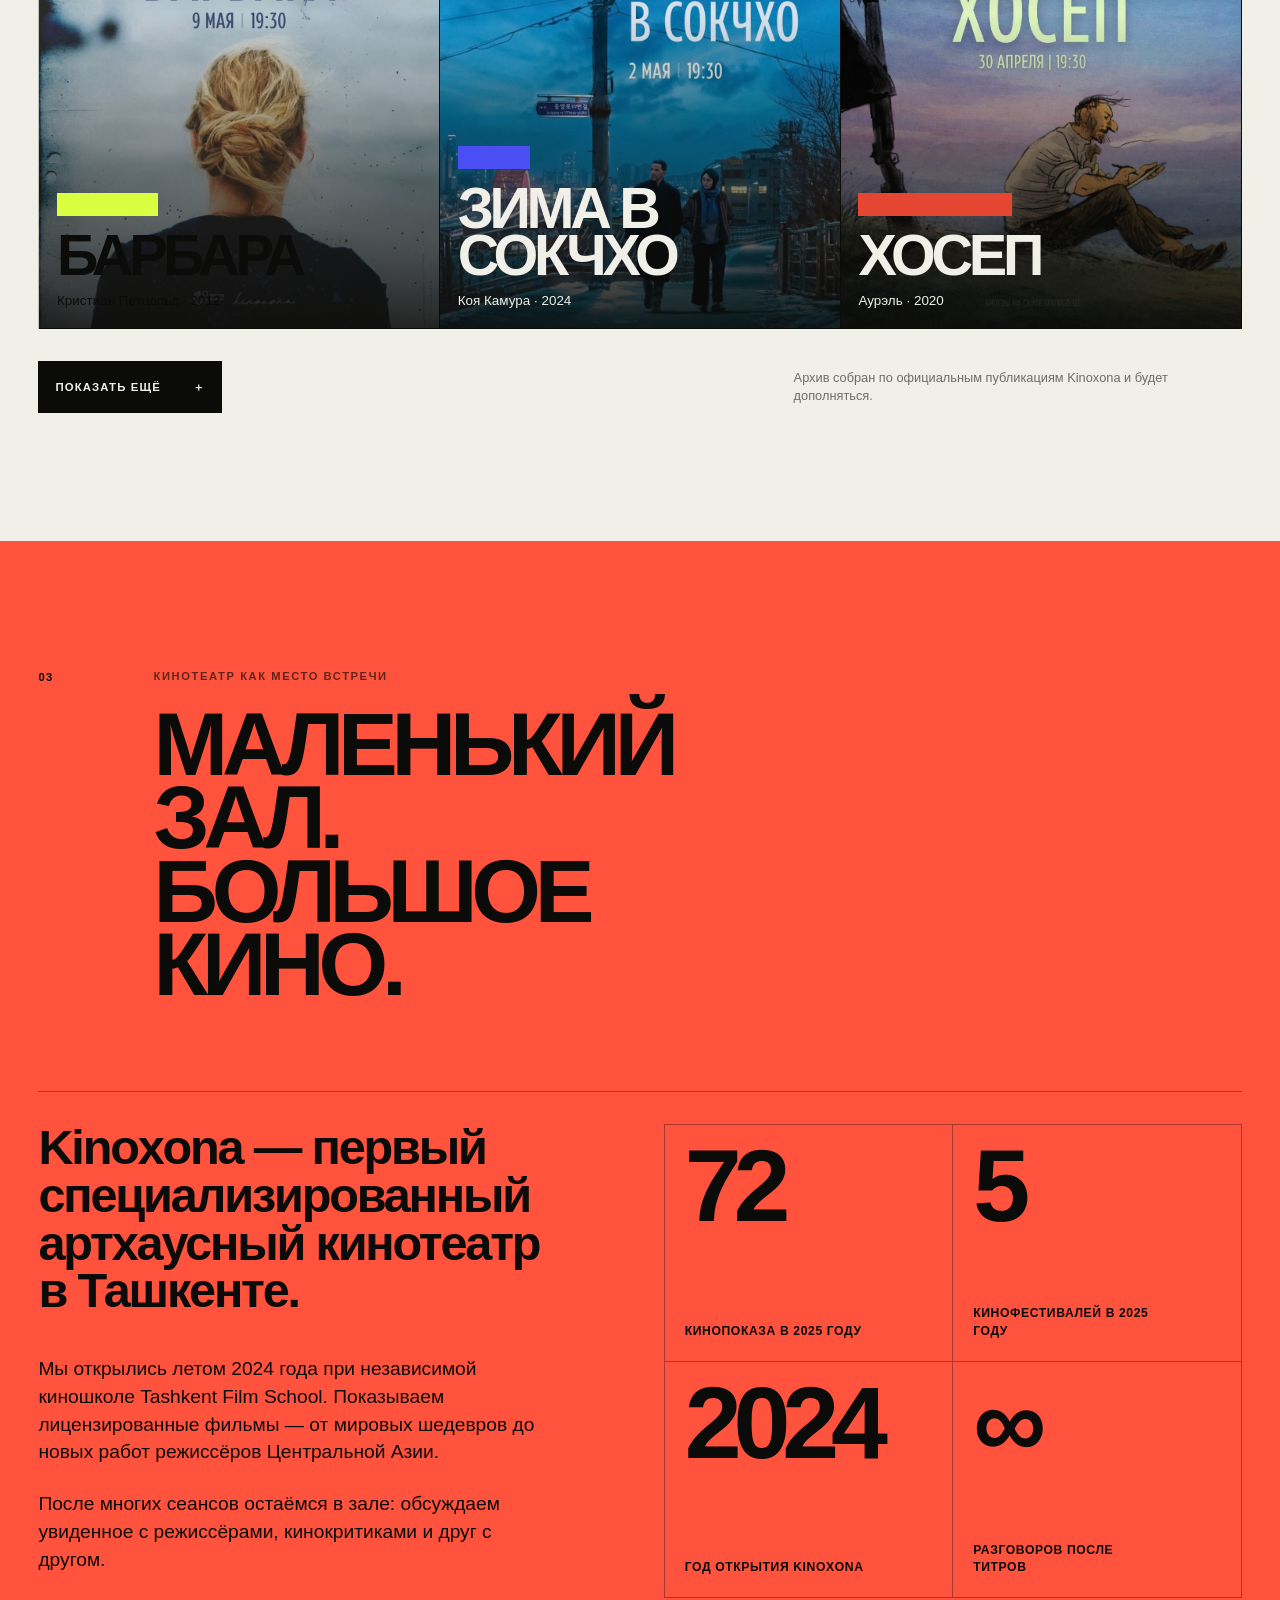
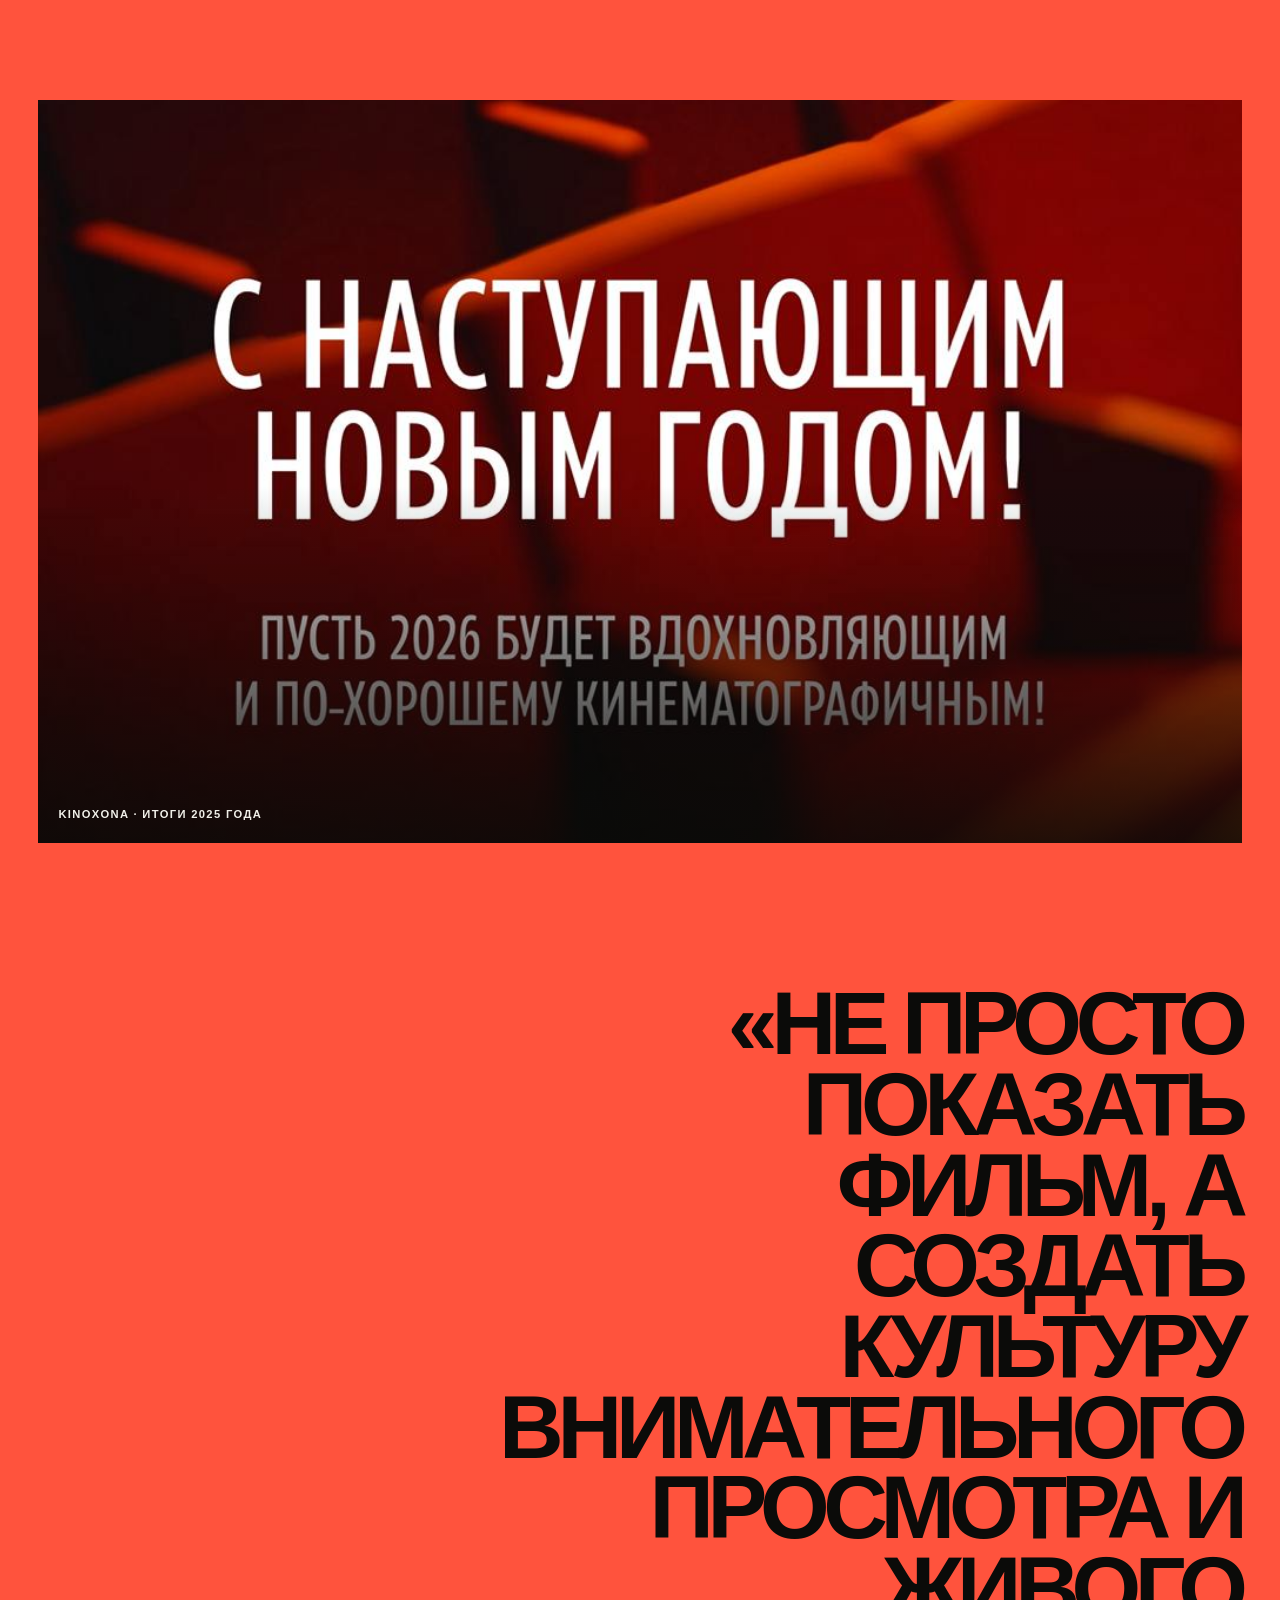
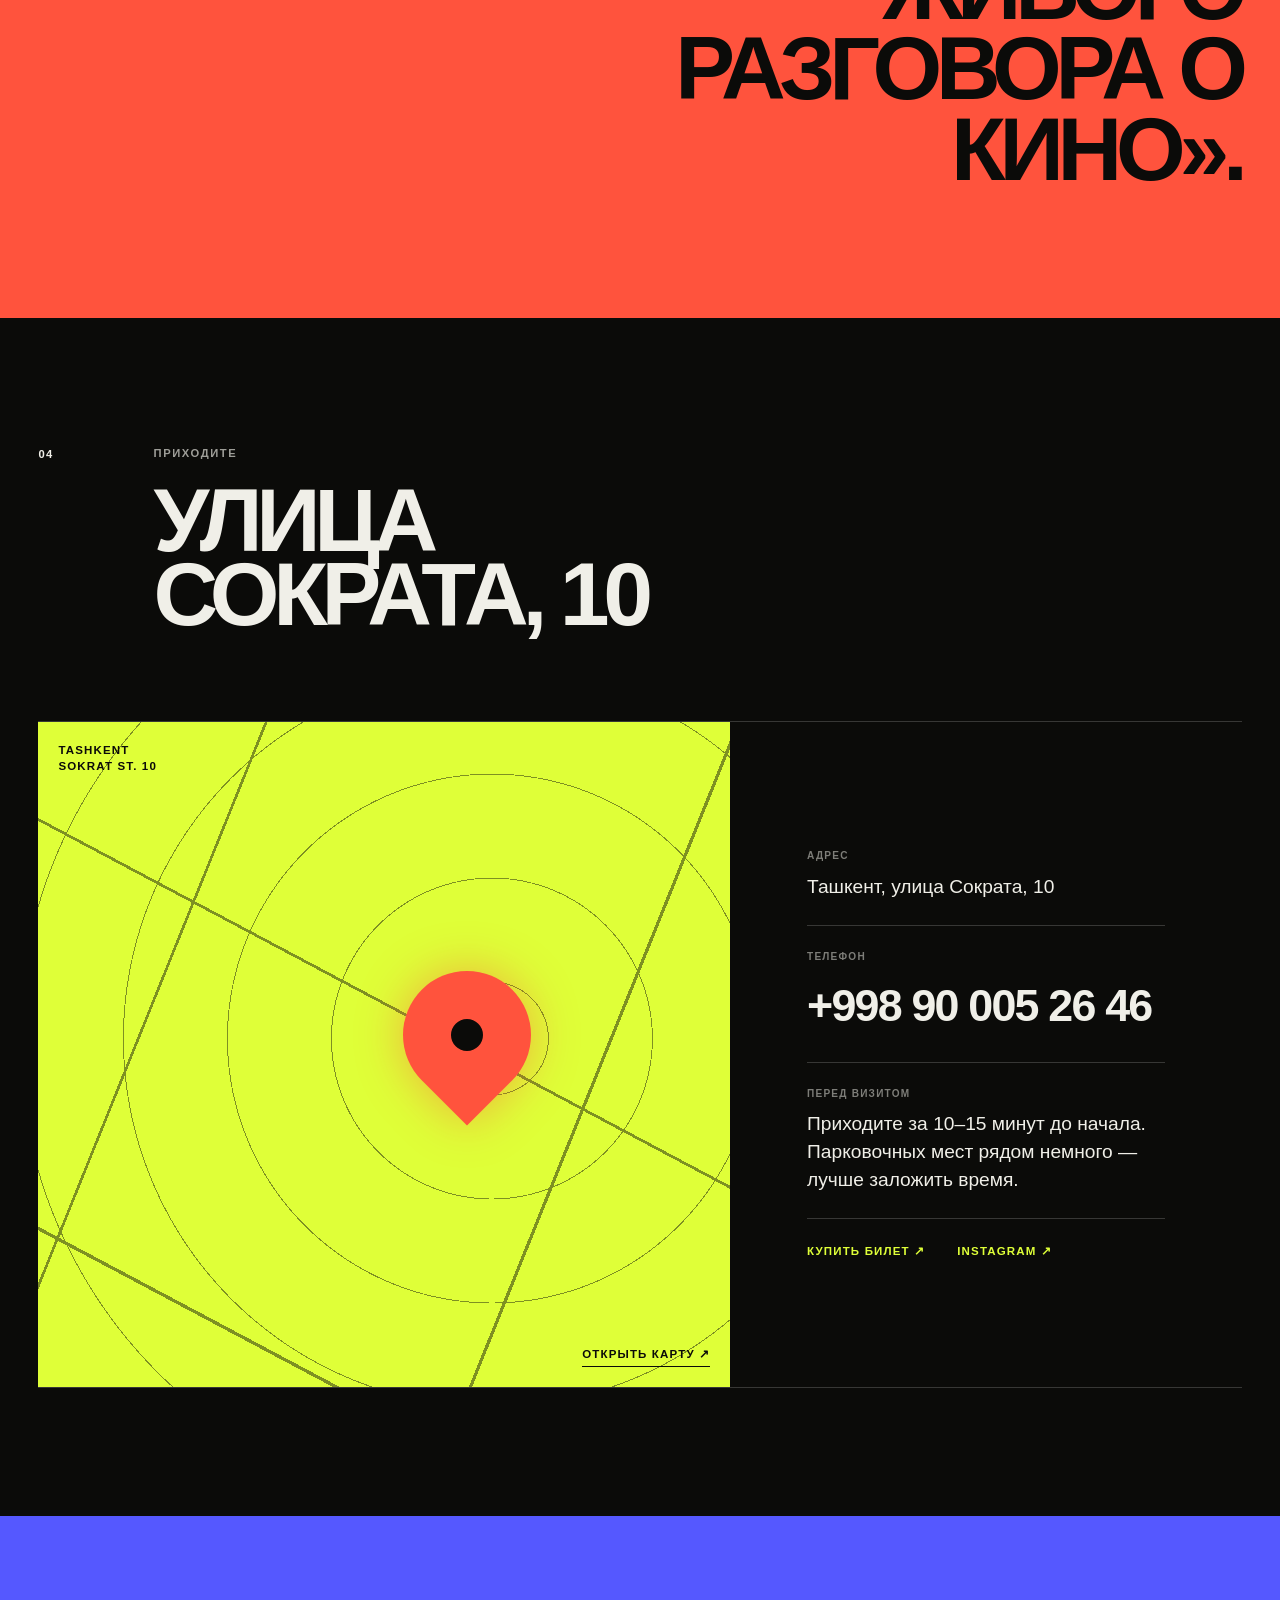
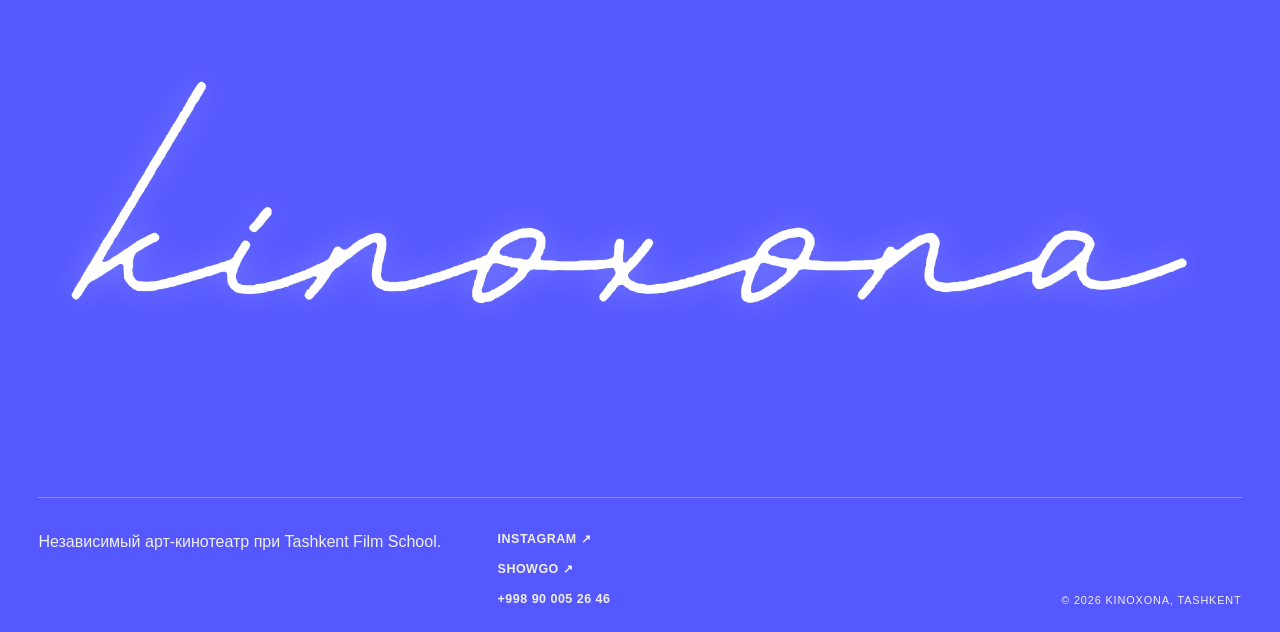
==== commit 7f71e8ef: "Refresh Kinoxona site from official channel export" ====
--- a/index.html
+++ b/index.html
@@ -109,31 +109,28 @@
         </div>
 
         <div class="program-feature reveal">
-          <div class="program-poster" aria-hidden="true">
-            <span class="poster-orbit orbit-one"></span>
-            <span class="poster-orbit orbit-two"></span>
-            <span class="poster-dot"></span>
-            <strong>KINO<br />XONA</strong>
-            <small>SEASON / 26</small>
-          </div>
+          <figure class="program-poster program-poster-photo">
+            <img src="assets/season-break.jpg" alt="Kinoxona на летних каникулах" />
+            <figcaption data-i18n="seasonBreakCaption">Официальный анонс · июнь 2026</figcaption>
+          </figure>
           <div class="program-info">
-            <p class="program-kicker" data-i18n="announcingSoon">Скоро объявим</p>
-            <h3 data-i18n="programFeatureTitle">Новая программа показов</h3>
+            <p class="program-kicker" data-i18n="announcingSoon">До встречи осенью</p>
+            <h3 data-i18n="programFeatureTitle">Kinoxona на летних каникулах</h3>
             <p data-i18n="programFeatureCopy">
-              Мы собираем следующий сезон. Премьеры, фестивальные открытия, классика и встречи с авторами — всё расписание сначала появляется в Instagram.
+              Кинотеатр взял паузу до осени. Новый сезон вернётся с программой показов и разговоров о кино — анонсы появятся в Instagram.
             </p>
             <div class="program-details">
               <div>
-                <span data-i18n="formatLabel">Формат</span>
-                <strong data-i18n="formatValue">Фильм + разговор</strong>
+                <span data-i18n="statusLabel">Статус</span>
+                <strong data-i18n="statusValue">Летняя пауза</strong>
               </div>
               <div>
-                <span data-i18n="placeLabel">Место</span>
-                <strong data-i18n="placeValue">Сократа, 10</strong>
+                <span data-i18n="seasonLabel">Возвращение</span>
+                <strong data-i18n="seasonValue">Осень 2026</strong>
               </div>
               <div>
-                <span data-i18n="priceLabel">Билеты</span>
-                <strong>50–70 000 UZS</strong>
+                <span data-i18n="announcementsLabel">Анонсы</span>
+                <strong>Instagram</strong>
               </div>
             </div>
             <a
@@ -162,50 +159,64 @@
         </div>
 
         <div class="archive-grid" id="archive-grid" aria-live="polite">
-          <article class="screening-card">
-            <div class="card-top"><span>26 марта 2026</span><span class="card-index">01</span></div>
-            <div class="card-bottom">
-              <span class="card-note">Women Watch Uzbekistan</span>
-              <h3>Умри, моя любовь</h3>
-              <p class="card-meta">Линн Рэмзи · 2025</p>
-            </div>
-          </article>
-          <article class="screening-card">
-            <div class="card-top"><span>14 февраля 2026</span><span class="card-index">02</span></div>
-            <div class="card-bottom">
-              <h3>Пятый элемент</h3>
-              <p class="card-meta">Люк Бессон · 1997</p>
-            </div>
-          </article>
-          <article class="screening-card">
-            <div class="card-top"><span>10 января 2026</span><span class="card-index">03</span></div>
-            <div class="card-bottom">
-              <h3>Патерсон</h3>
-              <p class="card-meta">Джим Джармуш · 2016</p>
-            </div>
-          </article>
-          <article class="screening-card">
-            <div class="card-top"><span>13 декабря 2025</span><span class="card-index">04</span></div>
-            <div class="card-bottom">
-              <span class="card-note">Классика узбекского кино</span>
-              <h3>Алишер Навои</h3>
-              <p class="card-meta">Камиль Ярматов · 1947</p>
-            </div>
-          </article>
-          <article class="screening-card">
-            <div class="card-top"><span>04 декабря 2025</span><span class="card-index">05</span></div>
-            <div class="card-bottom">
-              <span class="card-note">Обсуждение</span>
-              <h3>Joqtau</h3>
-              <p class="card-meta">Аруан Анартай · 2024</p>
-            </div>
-          </article>
-          <article class="screening-card">
-            <div class="card-top"><span>23 ноября 2025</span><span class="card-index">06</span></div>
-            <div class="card-bottom">
-              <span class="card-note">День артхаусного кино</span>
-              <h3>Любовь</h3>
-              <p class="card-meta">Карой Макк · 1970</p>
+          <article class="screening-card screening-card-photo">
+            <img class="card-image" src="assets/screening-sorrentino.jpg" alt="Афиша фильма Грация" />
+            <span class="card-shade" aria-hidden="true"></span>
+            <div class="card-top"><span>07 июня 2026</span><span class="card-index">01</span></div>
+            <div class="card-bottom">
+              <span class="card-note">Sorrentino Weekend</span>
+              <h3>Грация</h3>
+              <p class="card-meta">Паоло Соррентино · 2025</p>
+            </div>
+          </article>
+          <article class="screening-card screening-card-photo">
+            <img class="card-image" src="assets/screening-outsider.jpg" alt="Афиша фильма Посторонний" />
+            <span class="card-shade" aria-hidden="true"></span>
+            <div class="card-top"><span>30 мая 2026</span><span class="card-index">02</span></div>
+            <div class="card-bottom">
+              <span class="card-note">Дополнительный сеанс</span>
+              <h3>Посторонний</h3>
+              <p class="card-meta">Франсуа Озон · 2025</p>
+            </div>
+          </article>
+          <article class="screening-card screening-card-photo">
+            <img class="card-image" src="assets/screening-barbara.jpg" alt="Афиша фильма Барбара" />
+            <span class="card-shade" aria-hidden="true"></span>
+            <div class="card-top"><span>09 мая 2026</span><span class="card-index">03</span></div>
+            <div class="card-bottom">
+              <span class="card-note">Гёте-Институт</span>
+              <h3>Барбара</h3>
+              <p class="card-meta">Кристиан Петцольд · 2012</p>
+            </div>
+          </article>
+          <article class="screening-card screening-card-photo">
+            <img class="card-image" src="assets/screening-sokcho.jpg" alt="Афиша фильма Зима в Сокчхо" />
+            <span class="card-shade" aria-hidden="true"></span>
+            <div class="card-top"><span>02 мая 2026</span><span class="card-index">04</span></div>
+            <div class="card-bottom">
+              <span class="card-note">Премьера</span>
+              <h3>Зима в Сокчхо</h3>
+              <p class="card-meta">Коя Камура · 2024</p>
+            </div>
+          </article>
+          <article class="screening-card screening-card-photo">
+            <img class="card-image" src="assets/screening-josep.jpg" alt="Афиша фильма Хосеп" />
+            <span class="card-shade" aria-hidden="true"></span>
+            <div class="card-top"><span>30 апреля 2026</span><span class="card-index">05</span></div>
+            <div class="card-bottom">
+              <span class="card-note">Французский институт</span>
+              <h3>Хосеп</h3>
+              <p class="card-meta">Аурэль · 2020</p>
+            </div>
+          </article>
+          <article class="screening-card screening-card-photo">
+            <img class="card-image" src="assets/screening-souleymane.jpg" alt="Афиша фильма История Сулеймана" />
+            <span class="card-shade" aria-hidden="true"></span>
+            <div class="card-top"><span>23 апреля 2026</span><span class="card-index">06</span></div>
+            <div class="card-bottom">
+              <span class="card-note">Канн · Особый взгляд</span>
+              <h3>История Сулеймана</h3>
+              <p class="card-meta">Борис Ложкин · 2024</p>
             </div>
           </article>
         </div>
@@ -214,7 +225,7 @@
             <span data-i18n="showMore">Показать ещё</span>
             <span aria-hidden="true">＋</span>
           </button>
-          <p data-i18n="archiveNote">Архив составлен по открытым данным и будет дополняться.</p>
+          <p data-i18n="archiveNote">Архив собран по официальным публикациям Kinoxona и будет дополняться.</p>
         </div>
       </section>
 
@@ -242,12 +253,12 @@
 
           <div class="facts reveal">
             <article>
-              <strong>50</strong>
-              <span data-i18n="seats">мест в камерном зале</span>
+              <strong>72</strong>
+              <span data-i18n="screenings2025">кинопоказа в 2025 году</span>
             </article>
             <article>
-              <strong>7</strong>
-              <span data-i18n="speakers">колонок объёмного звука</span>
+              <strong>5</strong>
+              <span data-i18n="festivals2025">кинофестивалей в 2025 году</span>
             </article>
             <article>
               <strong>2024</strong>
@@ -259,6 +270,11 @@
             </article>
           </div>
         </div>
+
+        <figure class="about-photo reveal">
+          <img src="assets/venue-seats.jpg" alt="Красные кресла в зале Kinoxona" loading="lazy" />
+          <figcaption data-i18n="aboutPhotoCaption">Kinoxona · итоги 2025 года</figcaption>
+        </figure>
 
         <blockquote class="manifesto reveal" data-i18n="manifesto">
           «Не просто показать фильм, а создать культуру внимательного просмотра и живого разговора о кино».
--- a/styles.css
+++ b/styles.css
@@ -496,10 +496,51 @@
 
 .program-poster {
   position: relative;
+  margin: 0;
   min-height: clamp(30rem, 52vw, 48rem);
   overflow: hidden;
   background: var(--blue);
   color: var(--paper);
+}
+
+.program-poster-photo {
+  background: var(--ink-soft);
+}
+
+.program-poster-photo img {
+  position: absolute;
+  inset: 0;
+  width: 100%;
+  height: 100%;
+  object-fit: cover;
+}
+
+.program-poster-photo::before {
+  z-index: 1;
+  opacity: 0.2;
+  mix-blend-mode: soft-light;
+}
+
+.program-poster-photo::after {
+  position: absolute;
+  z-index: 2;
+  content: "";
+  inset: 0;
+  background: linear-gradient(180deg, transparent 55%, rgba(11, 11, 9, 0.82));
+  pointer-events: none;
+}
+
+.program-poster-photo figcaption {
+  position: absolute;
+  z-index: 3;
+  right: 1.25rem;
+  bottom: 1.25rem;
+  left: 1.25rem;
+  color: var(--paper);
+  font-size: 0.67rem;
+  font-weight: 800;
+  letter-spacing: 0.12em;
+  text-transform: uppercase;
 }
 
 .program-poster::before {
@@ -711,6 +752,42 @@
   color: var(--ink);
 }
 
+.screening-card-photo {
+  background: var(--ink);
+  color: var(--paper);
+}
+
+.screening-card-photo::before {
+  background: transparent;
+}
+
+.screening-card-photo::after {
+  display: none;
+}
+
+.card-image,
+.card-shade {
+  position: absolute;
+  inset: 0;
+  width: 100%;
+  height: 100%;
+}
+
+.card-image {
+  z-index: 0;
+  object-fit: cover;
+  transition: transform 600ms cubic-bezier(0.22, 1, 0.36, 1);
+}
+
+.card-shade {
+  z-index: 1;
+  background: linear-gradient(180deg, rgba(11, 11, 9, 0.36), rgba(11, 11, 9, 0.04) 35%, rgba(11, 11, 9, 0.88));
+}
+
+.screening-card-photo:hover .card-image {
+  transform: scale(1.035);
+}
+
 .card-top,
 .card-bottom {
   position: relative;
@@ -832,6 +909,42 @@
   font-size: 0.76rem;
   font-weight: 700;
   letter-spacing: 0.05em;
+  text-transform: uppercase;
+}
+
+.about-photo {
+  position: relative;
+  min-height: clamp(28rem, 58vw, 58rem);
+  margin: clamp(4rem, 8vw, 8rem) 0 0;
+  overflow: hidden;
+  background: var(--ink);
+}
+
+.about-photo::after {
+  position: absolute;
+  content: "";
+  inset: 0;
+  background: linear-gradient(180deg, transparent 52%, rgba(11, 11, 9, 0.82));
+}
+
+.about-photo img {
+  position: absolute;
+  inset: 0;
+  width: 100%;
+  height: 100%;
+  object-fit: cover;
+}
+
+.about-photo figcaption {
+  position: absolute;
+  z-index: 1;
+  right: 1.25rem;
+  bottom: 1.25rem;
+  left: 1.25rem;
+  color: var(--paper);
+  font-size: 0.7rem;
+  font-weight: 800;
+  letter-spacing: 0.12em;
   text-transform: uppercase;
 }
 
@@ -1059,6 +1172,10 @@
 
   .screening-card {
     min-height: 34rem;
+  }
+
+  .about-photo {
+    min-height: 42rem;
   }
 
   .manifesto {
@@ -1221,6 +1338,10 @@
     min-height: 33rem;
   }
 
+  .about-photo {
+    min-height: 32rem;
+  }
+
   .archive-actions {
     align-items: flex-start;
     flex-direction: column;
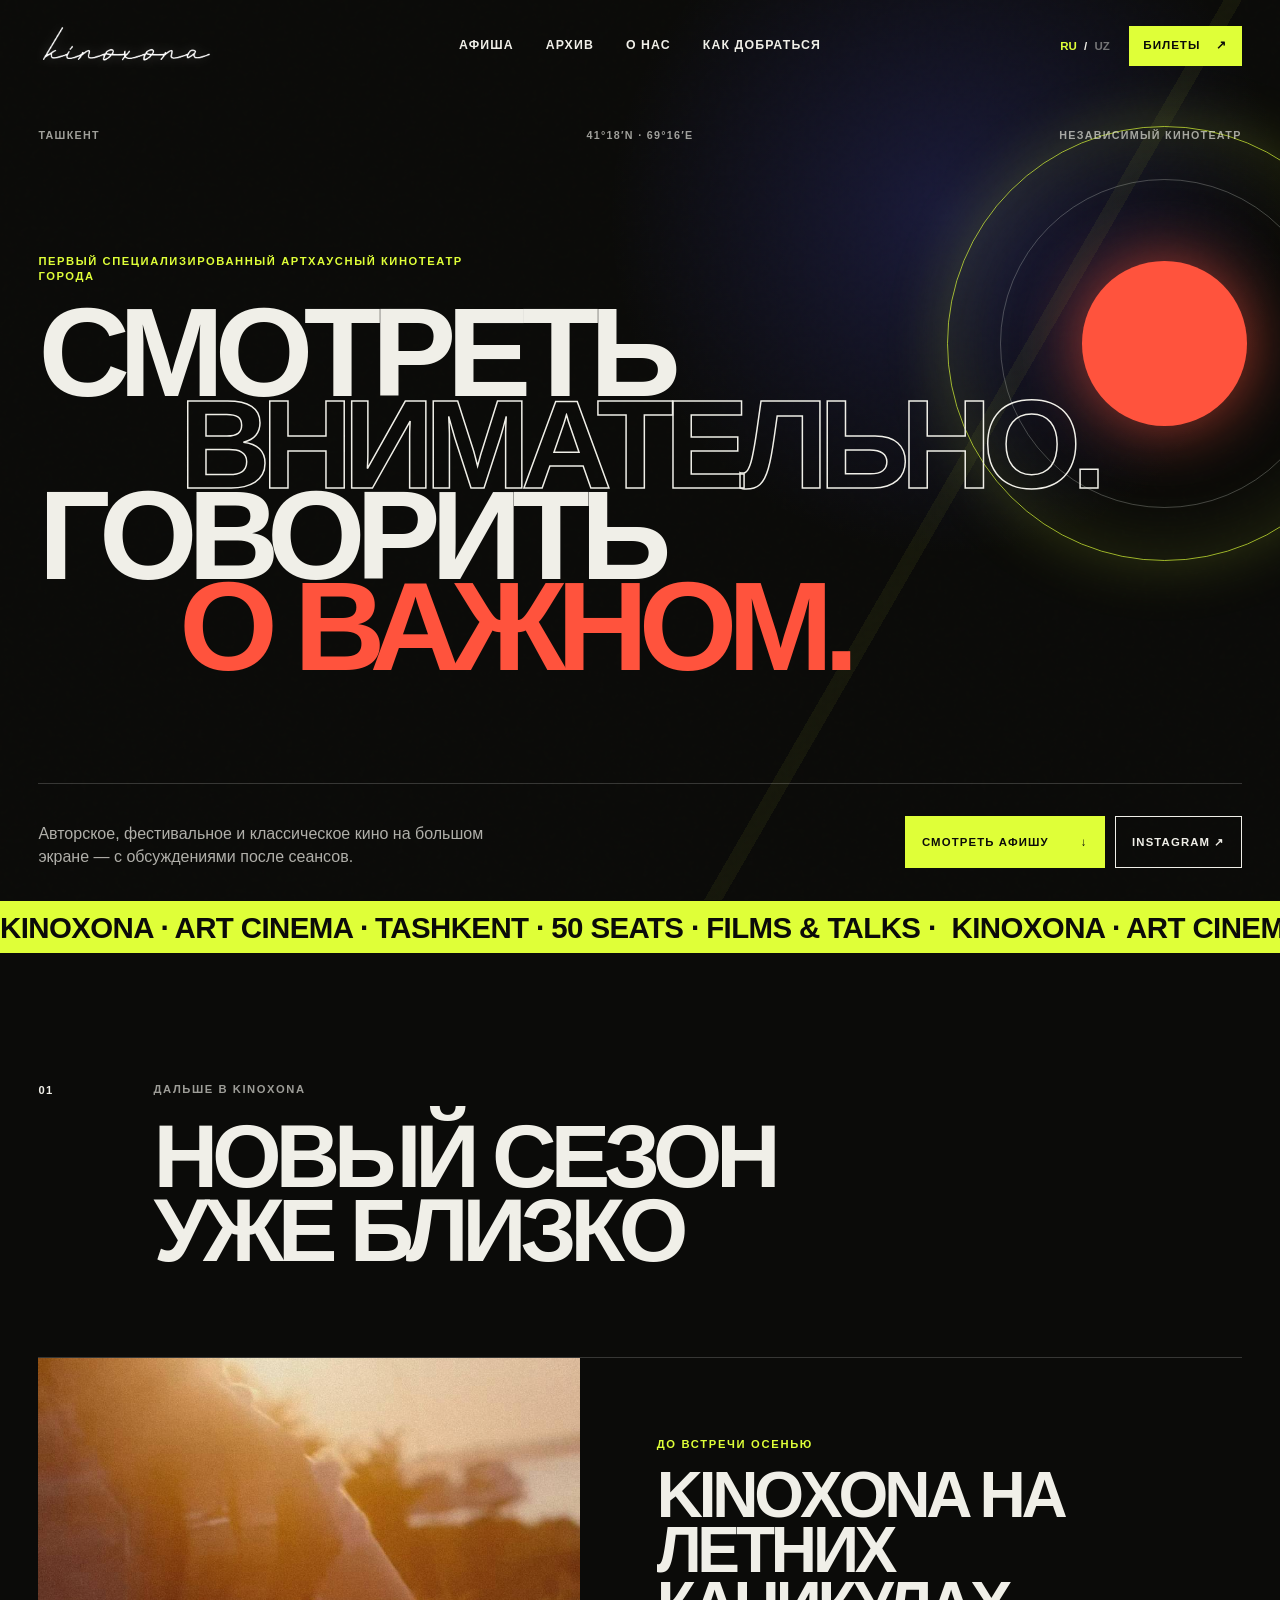
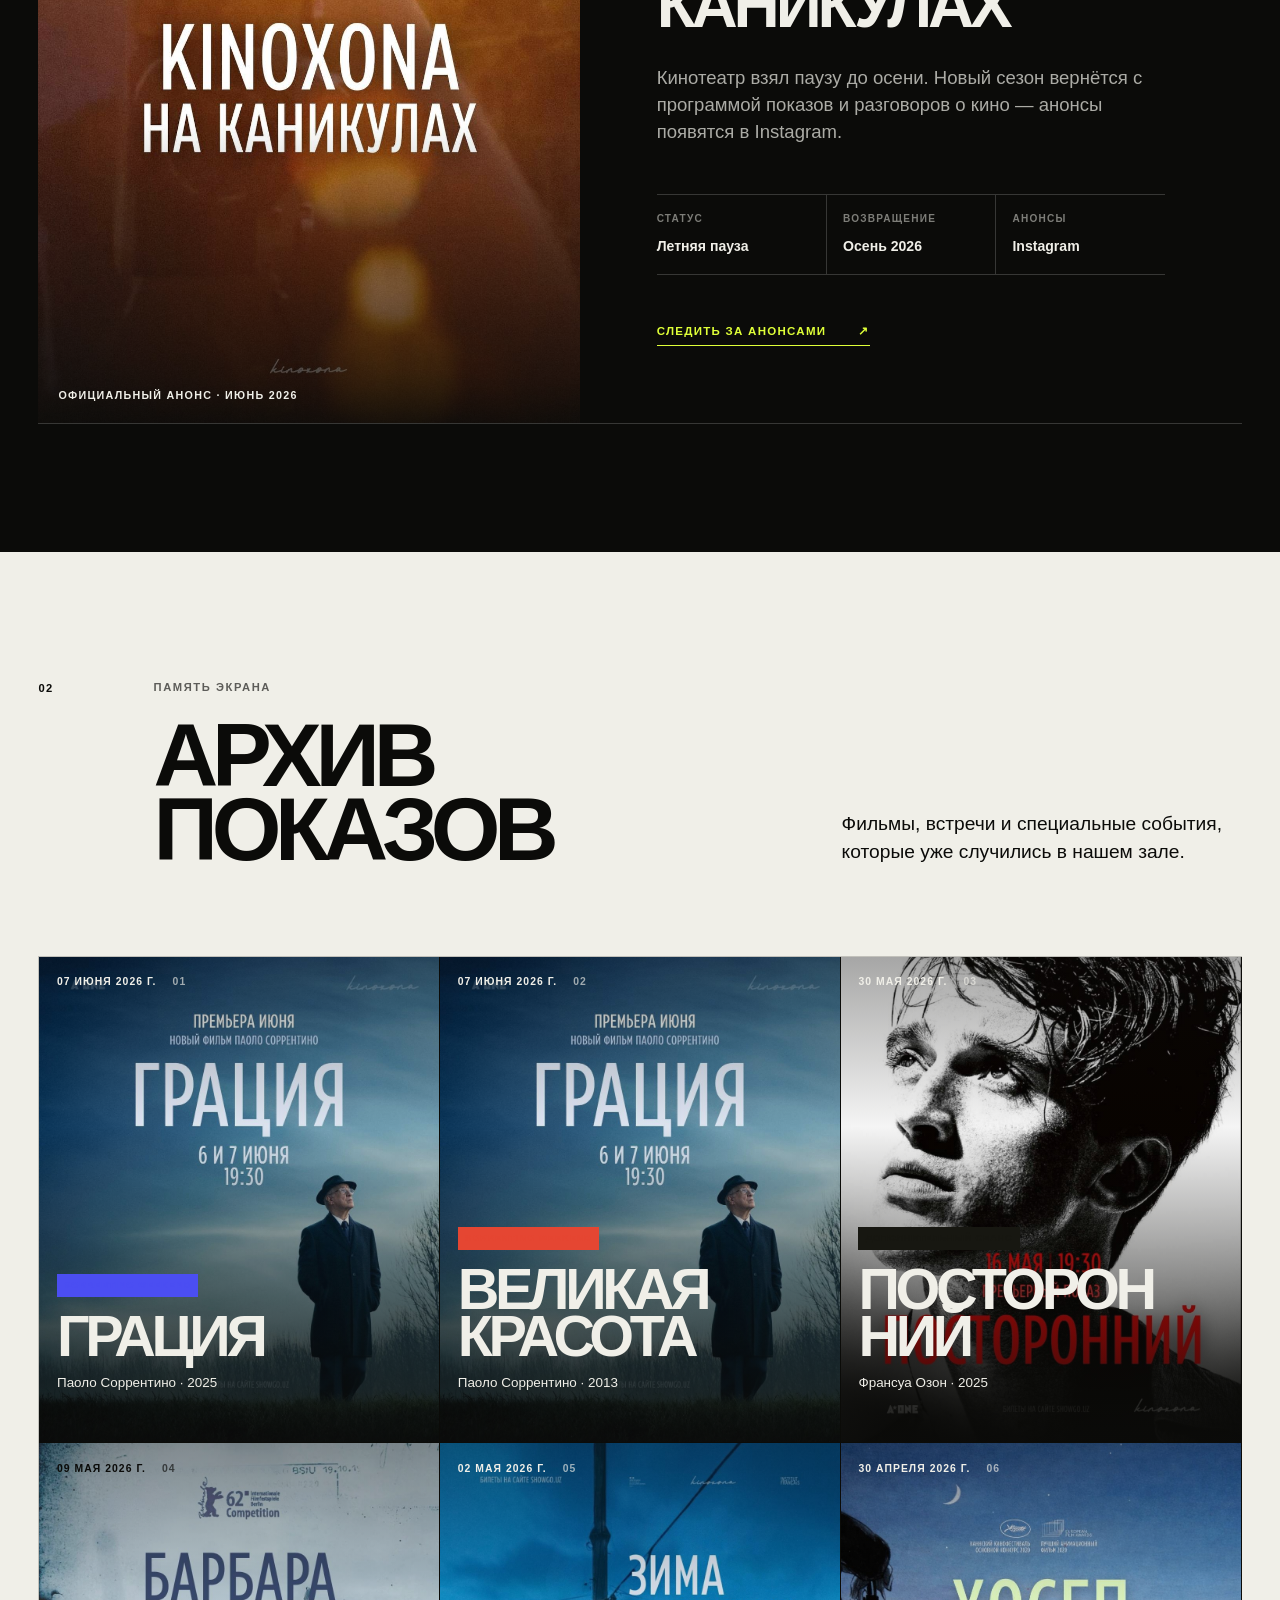
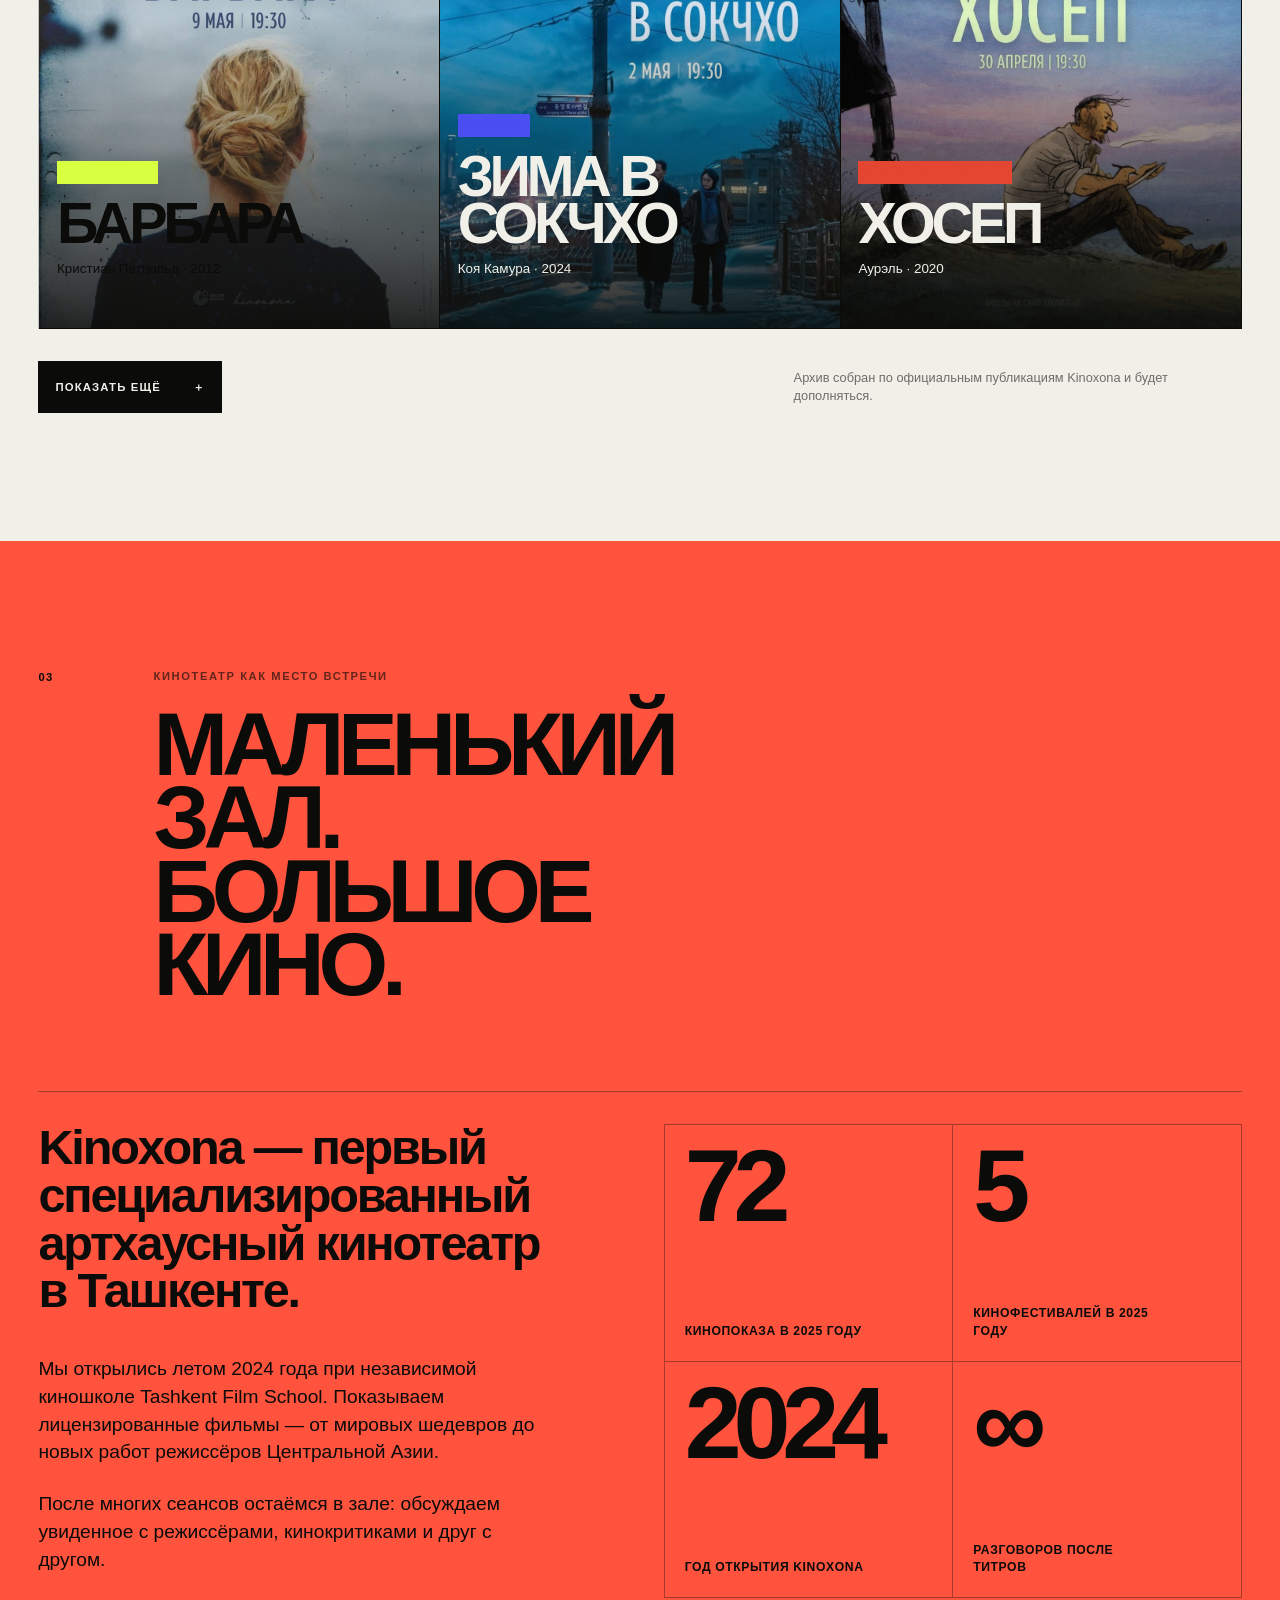
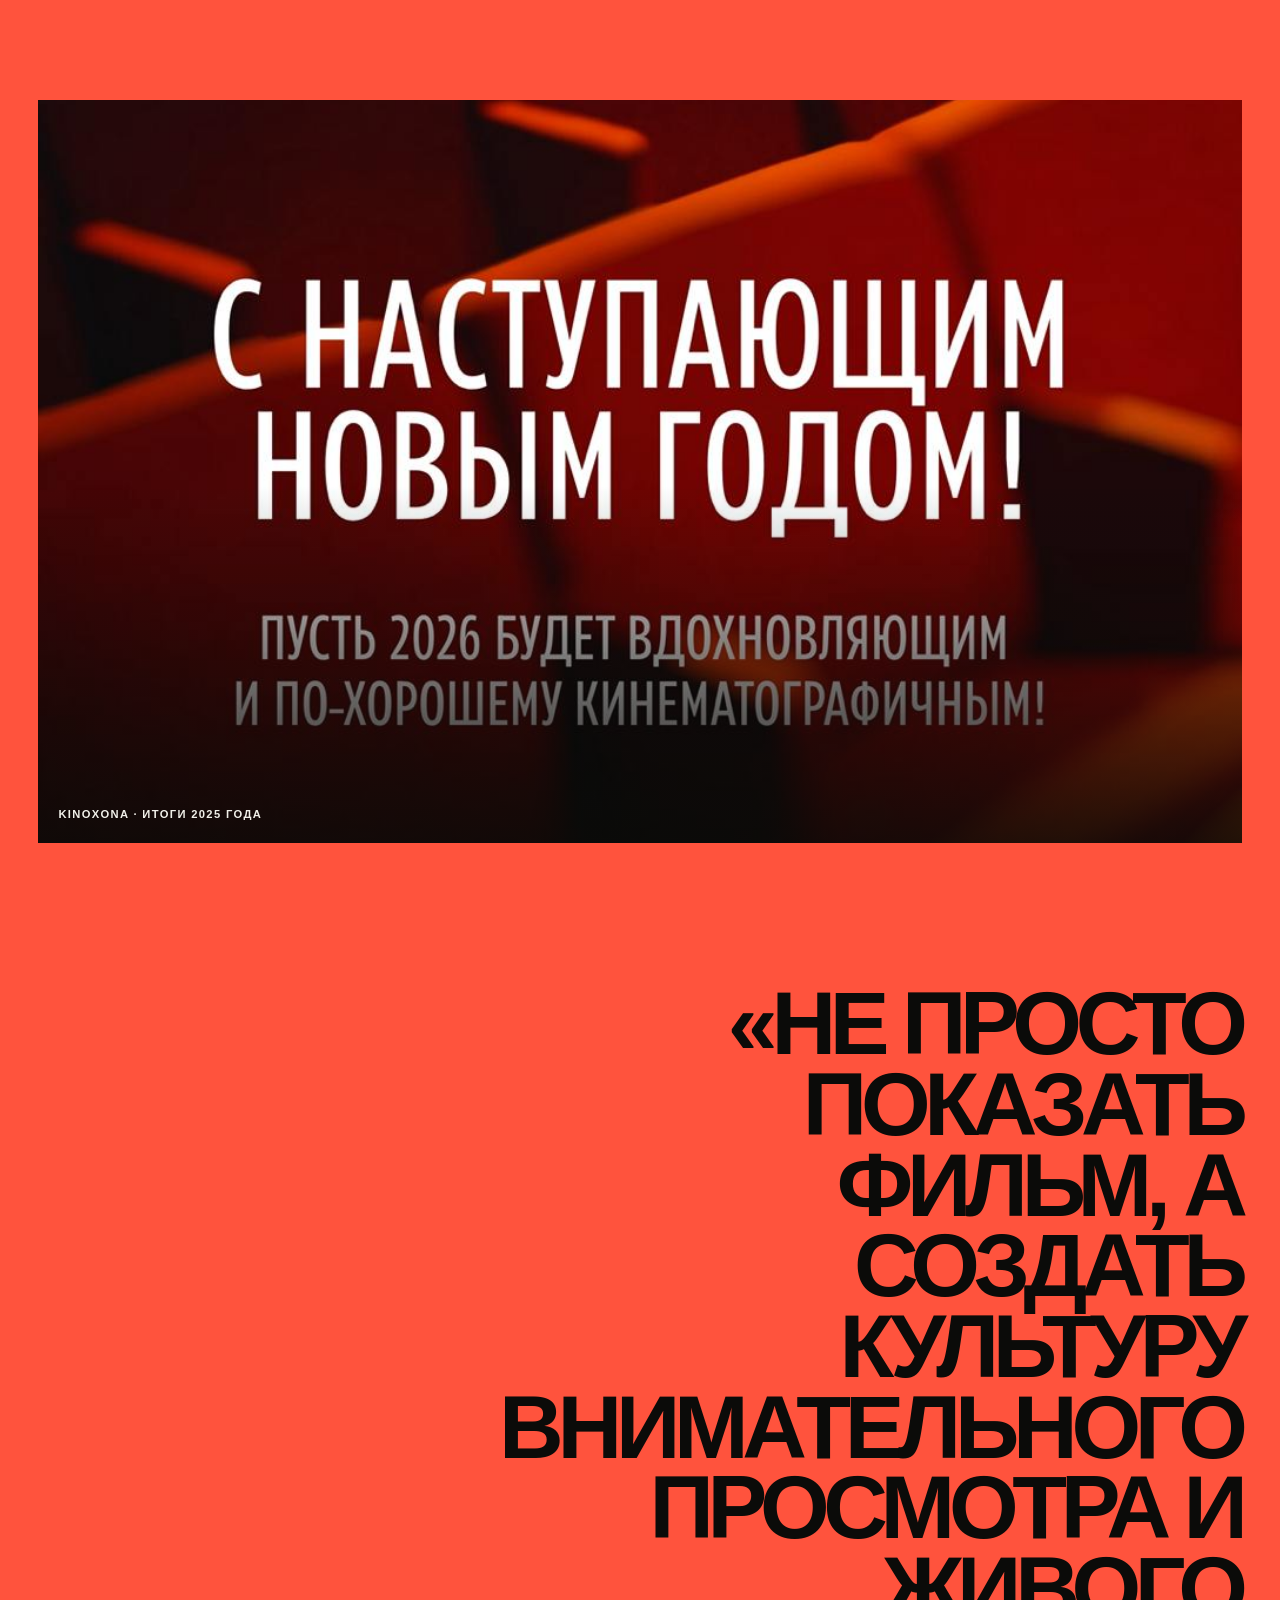
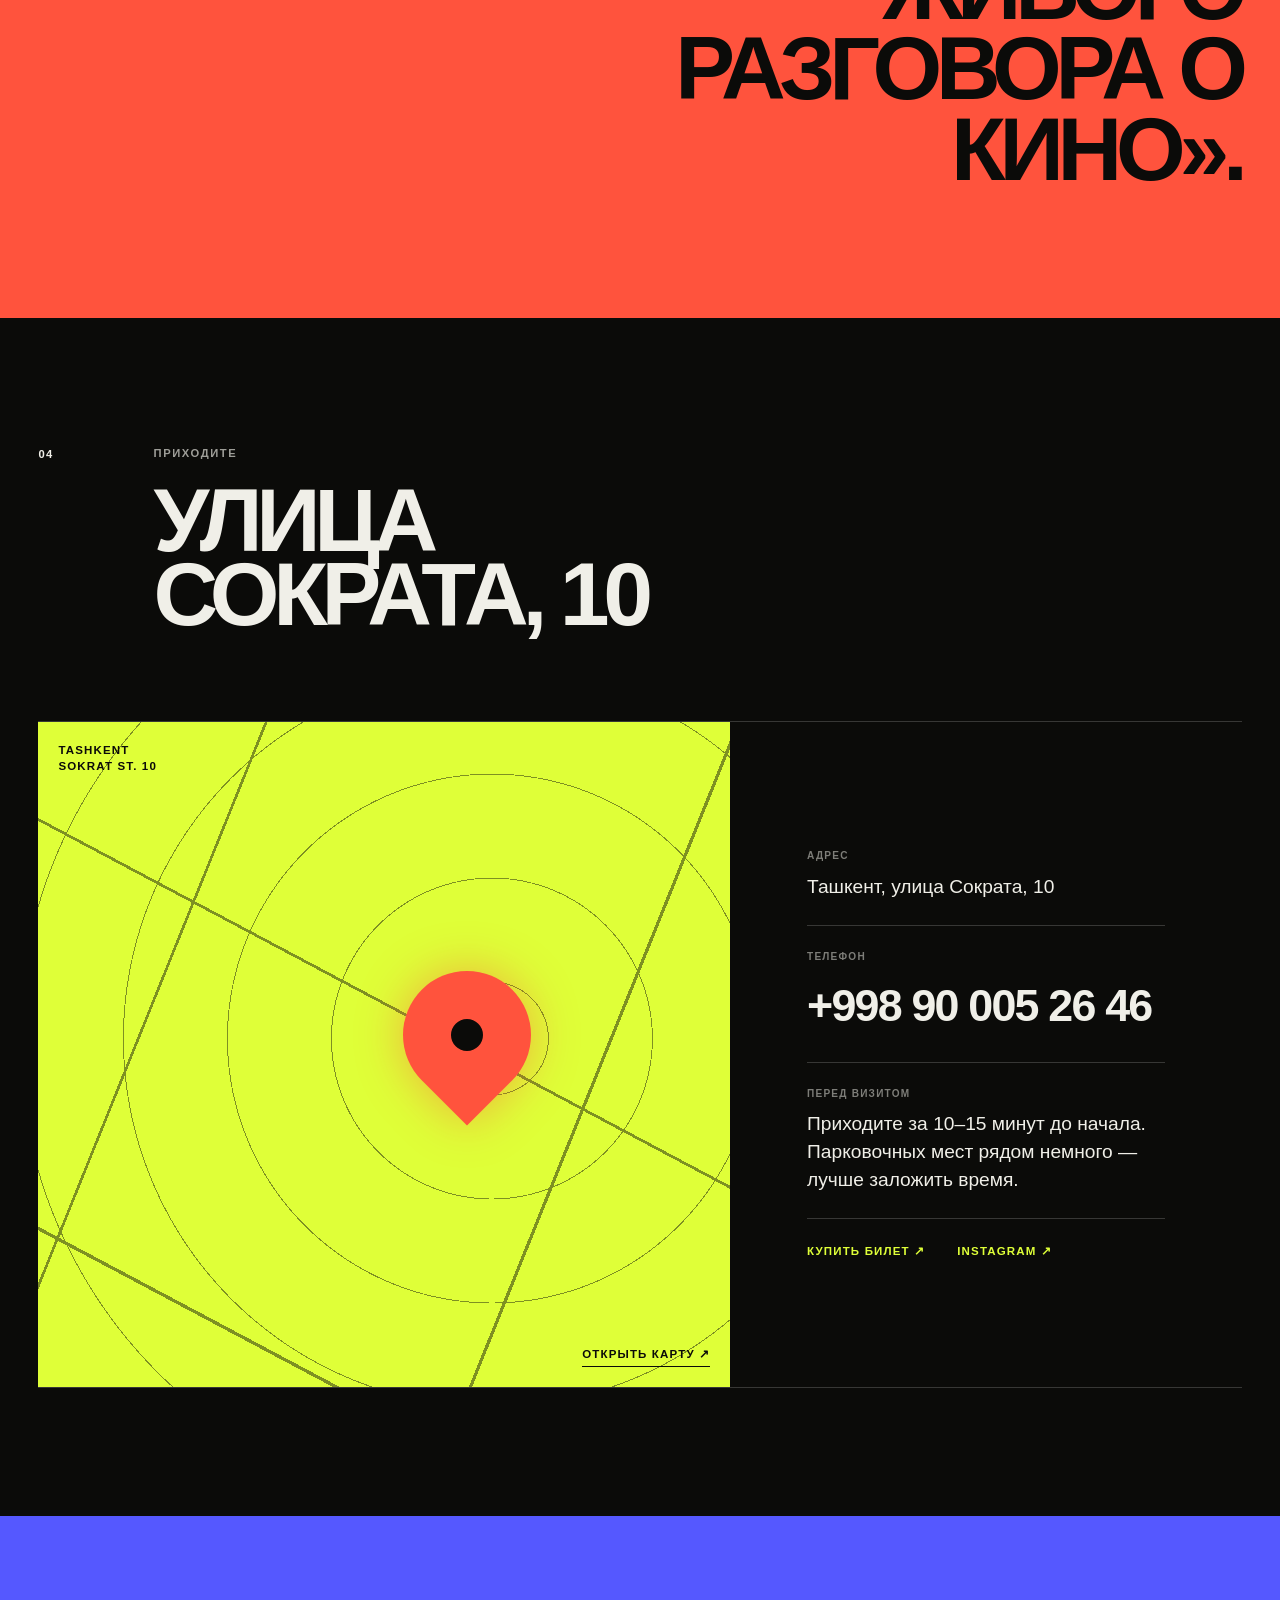
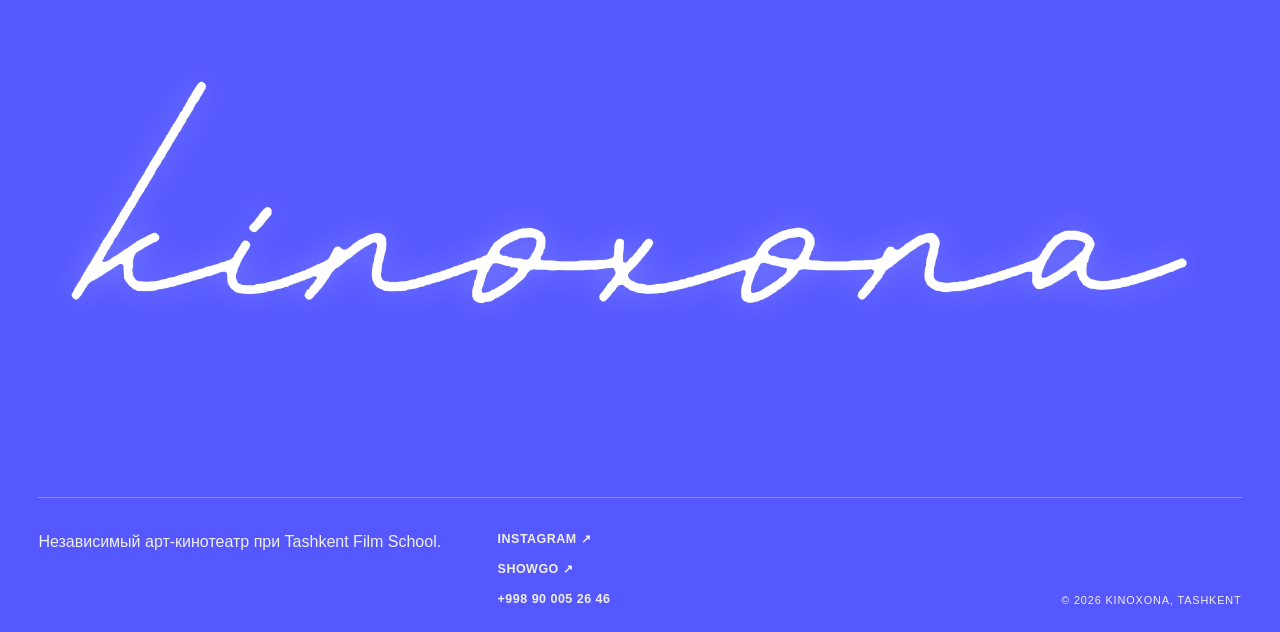
==== commit 4e42ef4b: "Add complete archive posters and event details" ====
--- a/index.html
+++ b/index.html
@@ -229,6 +229,41 @@
         </div>
       </section>
 
+      <dialog class="screening-dialog" id="screening-dialog" aria-labelledby="dialog-title">
+        <div class="dialog-layout">
+          <figure class="dialog-poster">
+            <img id="dialog-image" alt="" />
+          </figure>
+          <div class="dialog-content">
+            <button class="dialog-close" type="button" data-dialog-close>
+              <span data-i18n="closeDialog">Закрыть</span>
+              <span aria-hidden="true">×</span>
+            </button>
+            <p class="dialog-eyebrow" id="dialog-note"></p>
+            <h2 id="dialog-title"></h2>
+            <dl class="dialog-facts">
+              <div>
+                <dt data-i18n="dateLabel">Дата</dt>
+                <dd id="dialog-date"></dd>
+              </div>
+              <div>
+                <dt data-i18n="timeLabel">Время</dt>
+                <dd id="dialog-time"></dd>
+              </div>
+              <div>
+                <dt data-i18n="filmLabel">Фильм</dt>
+                <dd id="dialog-film"></dd>
+              </div>
+            </dl>
+            <p class="dialog-description" id="dialog-description"></p>
+            <a class="text-link dialog-source" id="dialog-source" href="#" target="_blank" rel="noreferrer">
+              <span data-i18n="sourcePost">Официальная публикация</span>
+              <span aria-hidden="true">↗</span>
+            </a>
+          </div>
+        </div>
+      </dialog>
+
       <section class="about section-red" id="about">
         <div class="section-heading reveal">
           <p class="section-number">03</p>
--- a/styles.css
+++ b/styles.css
@@ -697,16 +697,30 @@
 
 .screening-card {
   position: relative;
+  width: 100%;
   min-height: clamp(25rem, 38vw, 38rem);
   display: flex;
   flex-direction: column;
   justify-content: space-between;
   padding: 1.1rem;
   overflow: hidden;
+  appearance: none;
+  border-top: 0;
+  border-left: 0;
   border-right: 1px solid var(--line-light);
   border-bottom: 1px solid var(--line-light);
+  border-radius: 0;
   color: var(--paper);
+  cursor: pointer;
+  font: inherit;
   isolation: isolate;
+  text-align: left;
+}
+
+.screening-card:focus-visible {
+  z-index: 3;
+  outline: 3px solid var(--acid);
+  outline-offset: -3px;
 }
 
 .screening-card::before,
@@ -786,6 +800,19 @@
 
 .screening-card-photo:hover .card-image {
   transform: scale(1.035);
+}
+
+.screening-card-photo.image-missing::before {
+  background: var(--card-color, var(--blue));
+}
+
+.screening-card-photo.image-missing::after {
+  display: block;
+}
+
+.screening-card.image-missing .card-image,
+.screening-card.image-missing .card-shade {
+  display: none;
 }
 
 .card-top,
@@ -826,6 +853,24 @@
   font-size: 0.84rem;
 }
 
+.card-open {
+  display: inline-block;
+  margin-top: 1rem;
+  font-size: 0.62rem;
+  font-weight: 800;
+  letter-spacing: 0.08em;
+  opacity: 0;
+  text-transform: uppercase;
+  transform: translateY(0.35rem);
+  transition: opacity 180ms ease, transform 180ms ease;
+}
+
+.screening-card:hover .card-open,
+.screening-card:focus-visible .card-open {
+  opacity: 1;
+  transform: translateY(0);
+}
+
 .card-note {
   display: inline-block;
   margin-bottom: 1rem;
@@ -851,6 +896,180 @@
   margin: 0;
   color: rgba(11, 11, 9, 0.57);
   font-size: 0.8rem;
+}
+
+body.dialog-open {
+  overflow: hidden;
+}
+
+.screening-dialog {
+  width: min(94vw, 78rem);
+  max-width: none;
+  max-height: min(92dvh, 58rem);
+  padding: 0;
+  overflow: auto;
+  border: 0;
+  background: var(--paper);
+  color: var(--ink);
+  box-shadow: 0 2rem 7rem rgba(0, 0, 0, 0.45);
+}
+
+.screening-dialog::backdrop {
+  background: rgba(11, 11, 9, 0.78);
+  backdrop-filter: blur(0.35rem);
+}
+
+.dialog-layout {
+  display: grid;
+  grid-template-columns: minmax(18rem, 0.82fr) minmax(0, 1.18fr);
+  min-height: min(46rem, 88dvh);
+}
+
+.dialog-poster {
+  position: relative;
+  min-height: 34rem;
+  margin: 0;
+  overflow: hidden;
+  background: var(--ink);
+}
+
+.dialog-poster img {
+  position: absolute;
+  inset: 0;
+  width: 100%;
+  height: 100%;
+  object-fit: cover;
+}
+
+.dialog-content {
+  position: relative;
+  display: flex;
+  flex-direction: column;
+  padding: clamp(4.75rem, 7vw, 7rem) clamp(1.5rem, 5vw, 5.5rem) clamp(2rem, 5vw, 5rem);
+}
+
+.dialog-close {
+  position: absolute;
+  top: 1.25rem;
+  right: 1.25rem;
+  display: inline-flex;
+  align-items: center;
+  gap: 0.8rem;
+  padding: 0;
+  border: 0;
+  background: transparent;
+  color: inherit;
+  cursor: pointer;
+  font: inherit;
+  font-size: 0.68rem;
+  font-weight: 800;
+  letter-spacing: 0.08em;
+  text-transform: uppercase;
+}
+
+.dialog-close span:last-child {
+  font-size: 2rem;
+  font-weight: 400;
+  line-height: 0.5;
+}
+
+.dialog-eyebrow {
+  margin: 0 0 1.2rem;
+  color: var(--red);
+  font-size: 0.7rem;
+  font-weight: 800;
+  letter-spacing: 0.1em;
+  text-transform: uppercase;
+}
+
+.screening-dialog h2 {
+  max-width: 12ch;
+  margin: 0;
+  font-family: var(--display);
+  font-size: clamp(3.3rem, 7vw, 7.5rem);
+  font-weight: 900;
+  letter-spacing: -0.075em;
+  line-height: 0.82;
+  overflow-wrap: anywhere;
+  text-transform: uppercase;
+}
+
+.dialog-facts {
+  display: grid;
+  grid-template-columns: repeat(3, minmax(0, 1fr));
+  gap: 1rem;
+  margin: clamp(2.2rem, 5vw, 4.5rem) 0 0;
+  padding: 1rem 0;
+  border-top: 1px solid var(--line-dark);
+  border-bottom: 1px solid var(--line-dark);
+}
+
+.dialog-facts div {
+  min-width: 0;
+}
+
+.dialog-facts dt {
+  margin-bottom: 0.35rem;
+  font-size: 0.58rem;
+  font-weight: 800;
+  letter-spacing: 0.09em;
+  opacity: 0.55;
+  text-transform: uppercase;
+}
+
+.dialog-facts dd {
+  margin: 0;
+  font-size: 0.82rem;
+  font-weight: 700;
+}
+
+.dialog-description {
+  max-width: 42rem;
+  margin: clamp(2rem, 4vw, 3rem) 0;
+  font-size: clamp(1rem, 1.45vw, 1.25rem);
+  line-height: 1.55;
+}
+
+.dialog-source {
+  margin-top: auto;
+  align-self: flex-start;
+}
+
+@media (max-width: 760px) {
+  .card-open {
+    opacity: 0.8;
+    transform: none;
+  }
+
+  .screening-dialog {
+    width: 96vw;
+    max-height: 94dvh;
+  }
+
+  .dialog-layout {
+    grid-template-columns: 1fr;
+    min-height: 0;
+  }
+
+  .dialog-poster {
+    min-height: 54vh;
+  }
+
+  .dialog-content {
+    padding: 4.5rem 1.25rem 2rem;
+  }
+
+  .screening-dialog h2 {
+    font-size: clamp(3.2rem, 17vw, 5.5rem);
+  }
+
+  .dialog-facts {
+    grid-template-columns: 1fr 1fr;
+  }
+
+  .dialog-facts div:last-child {
+    grid-column: 1 / -1;
+  }
 }
 
 .about-grid {
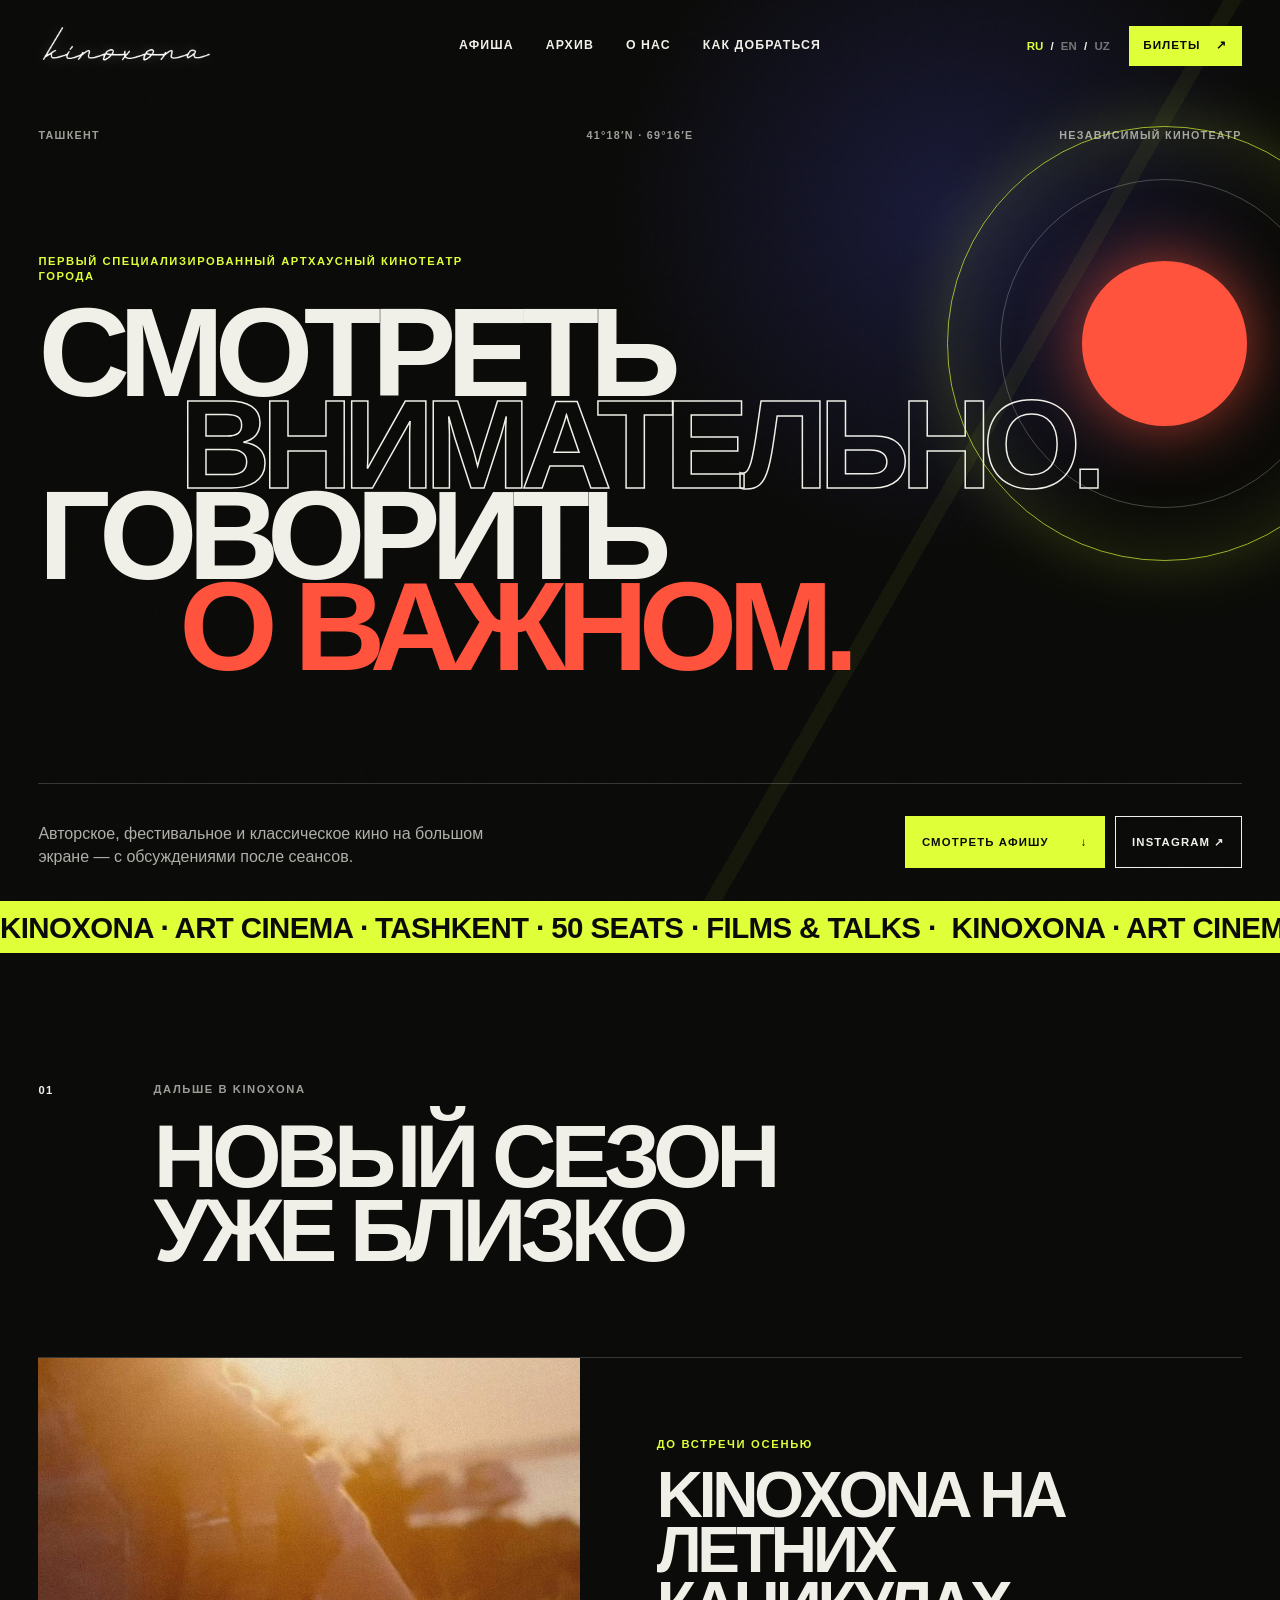
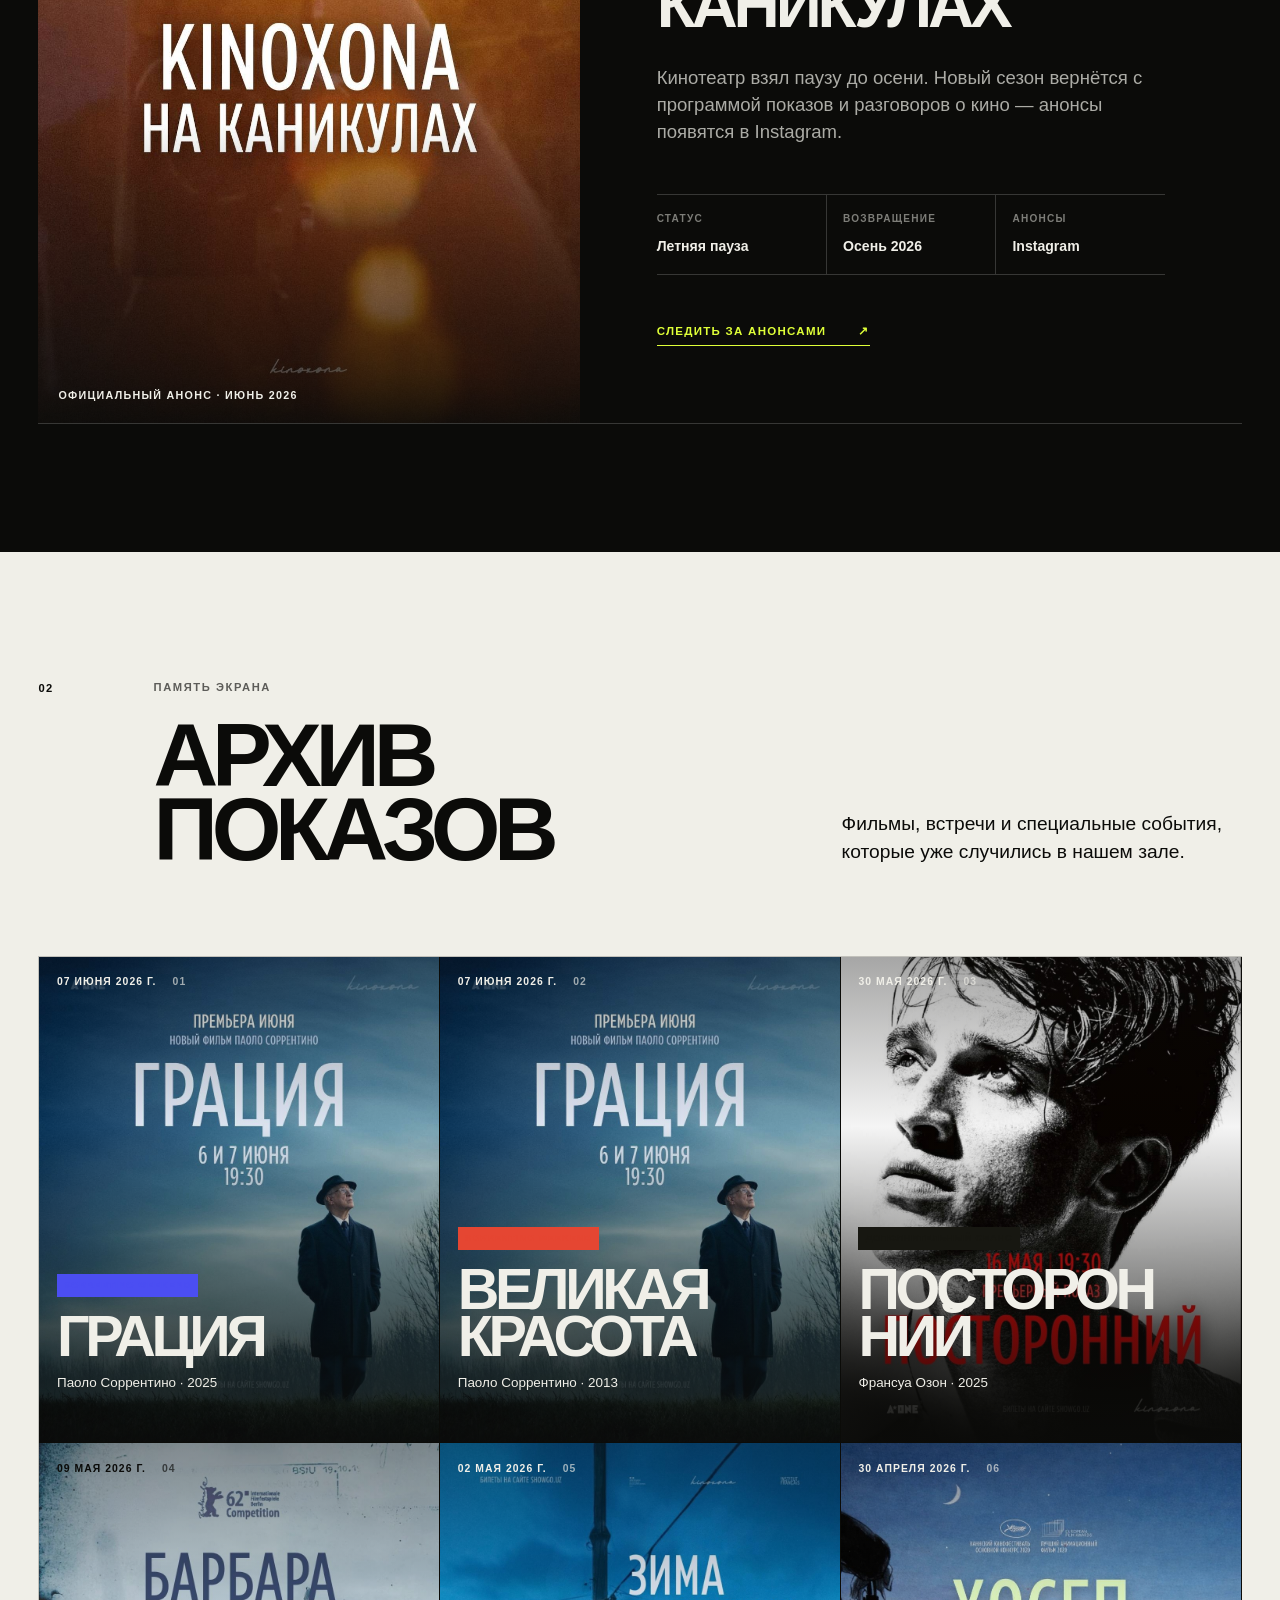
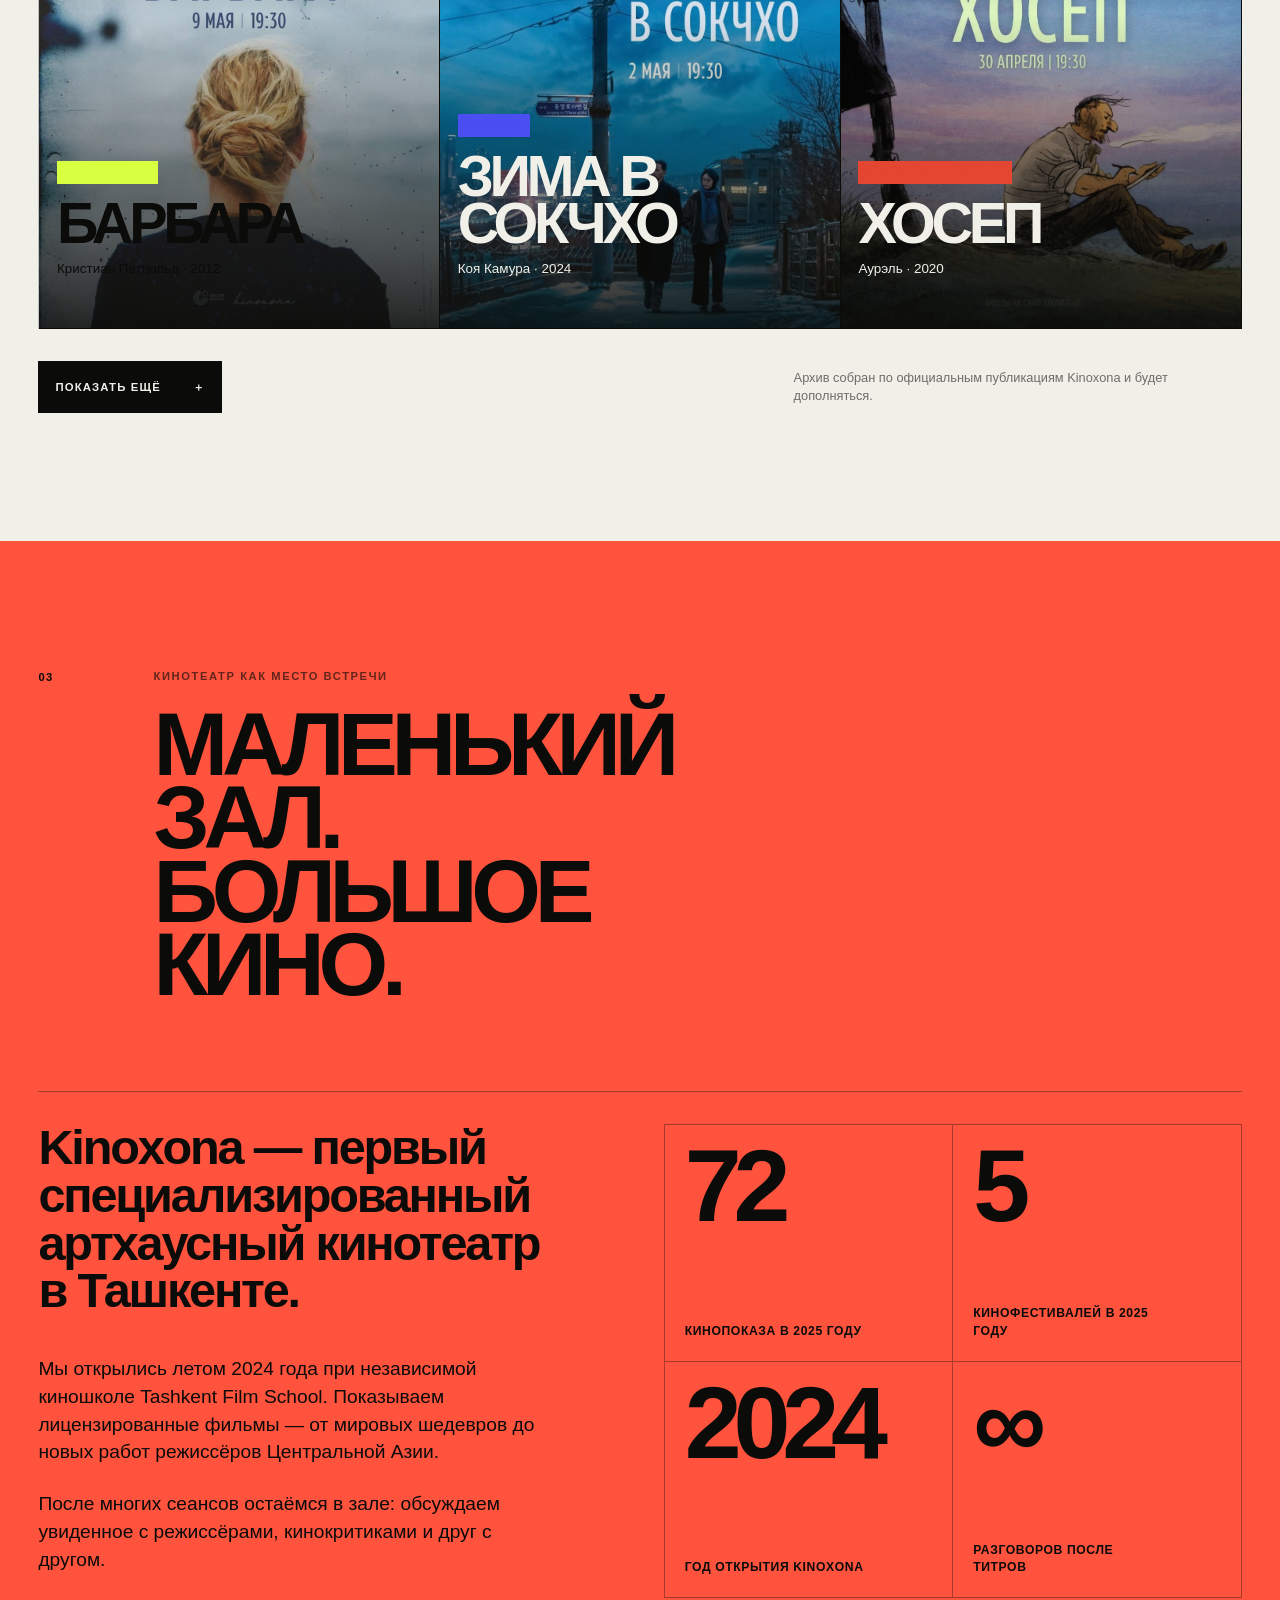
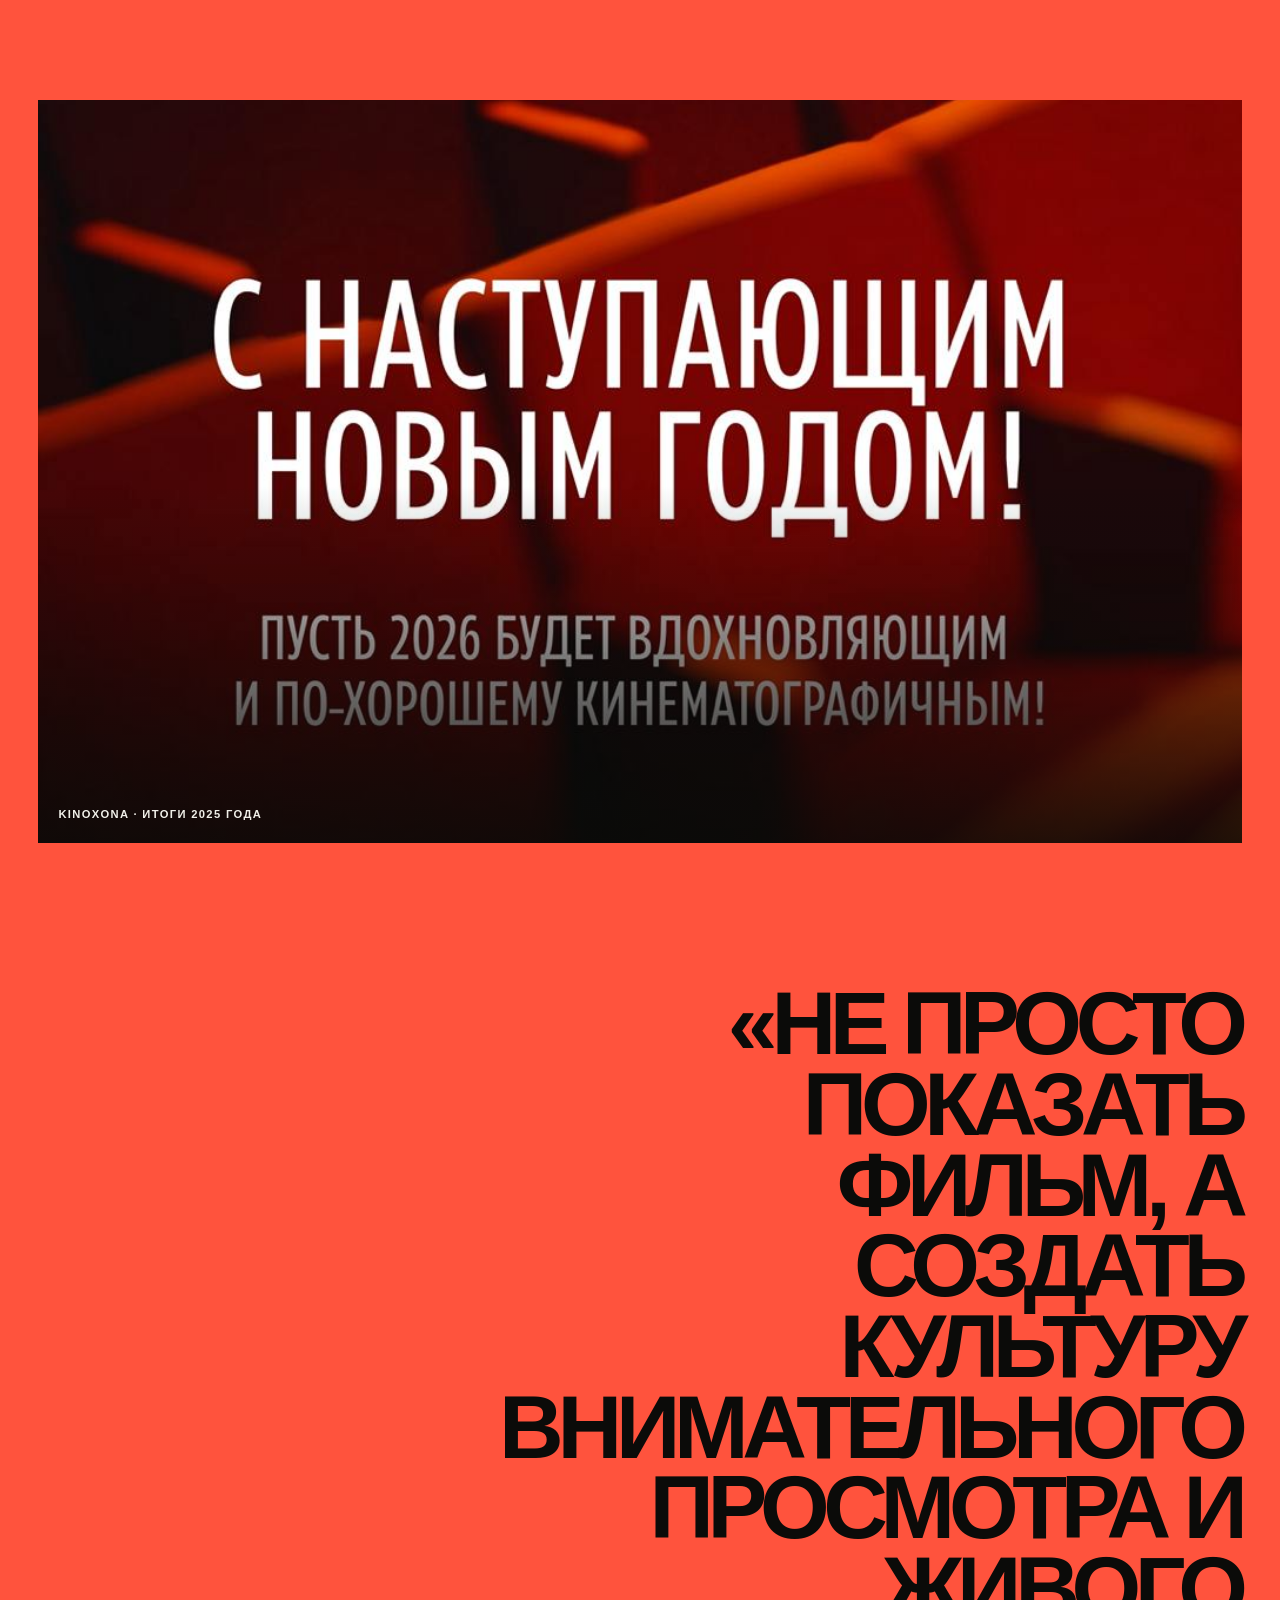
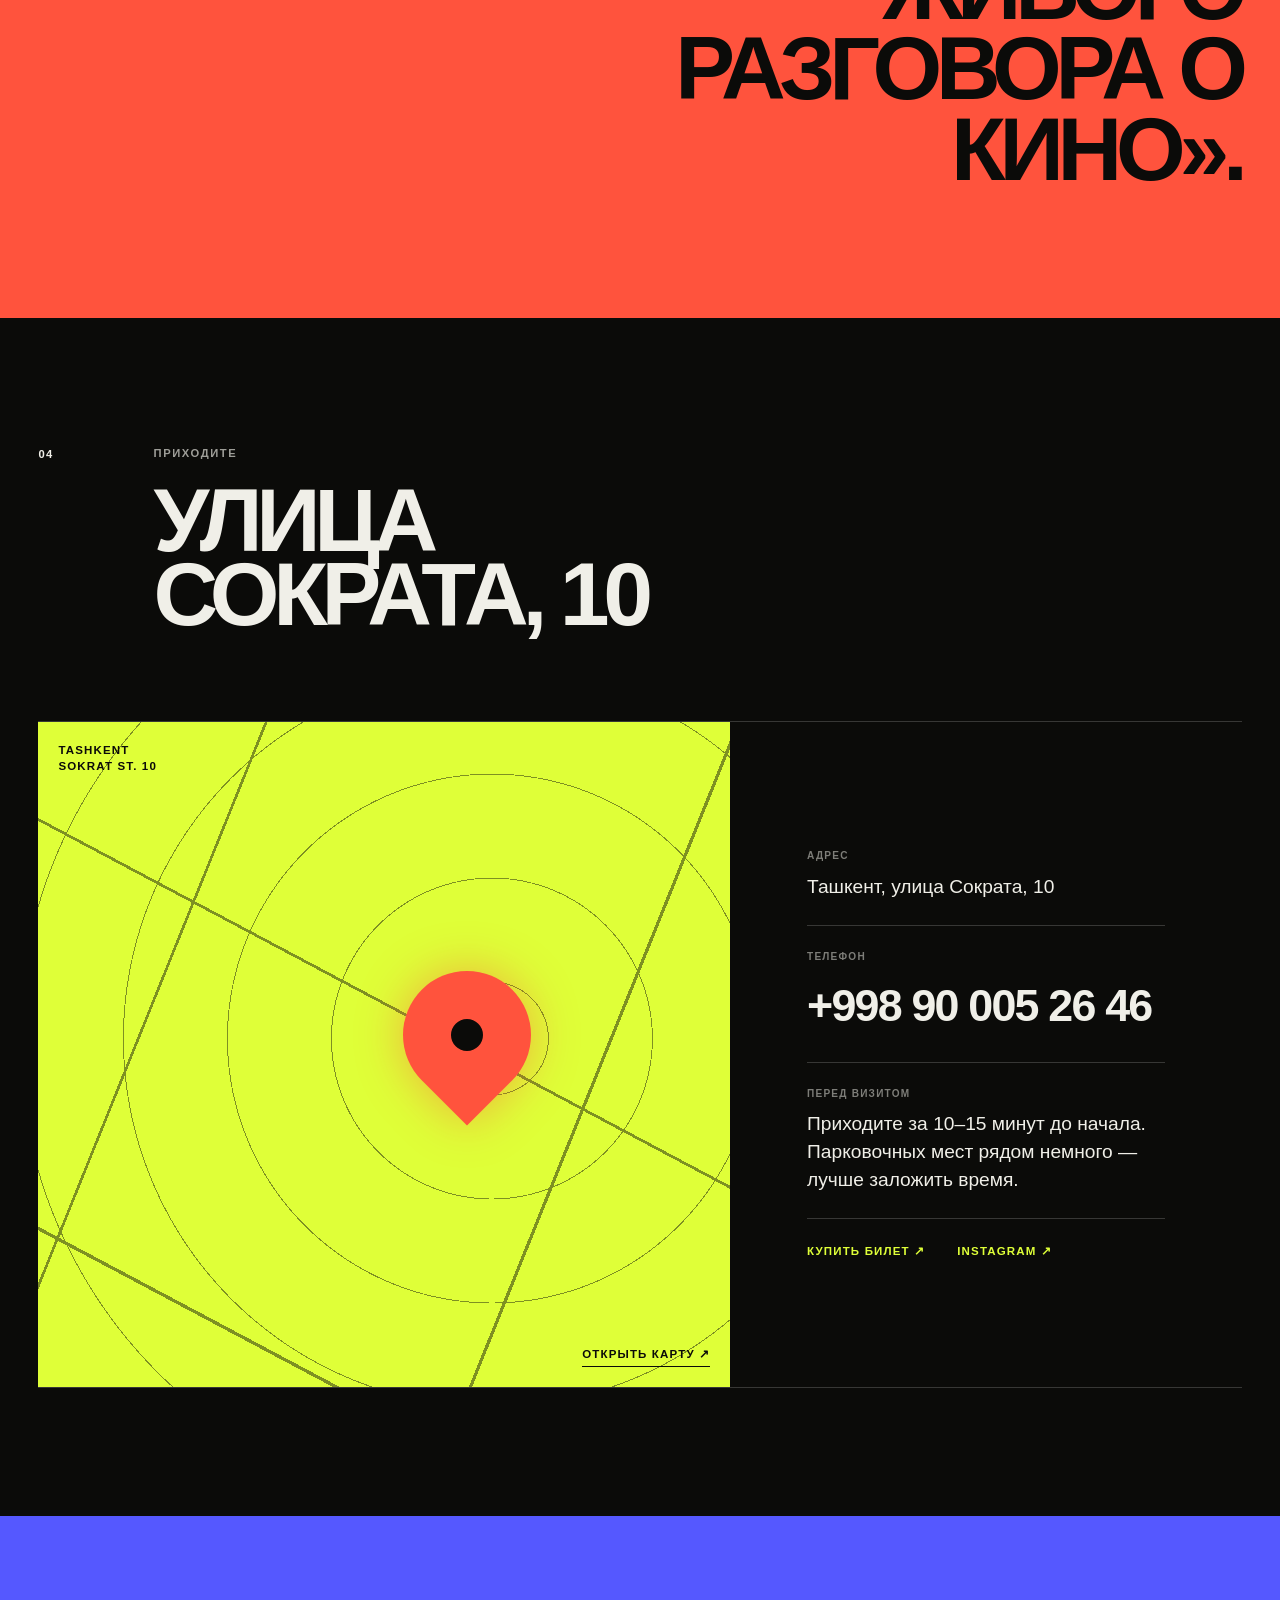
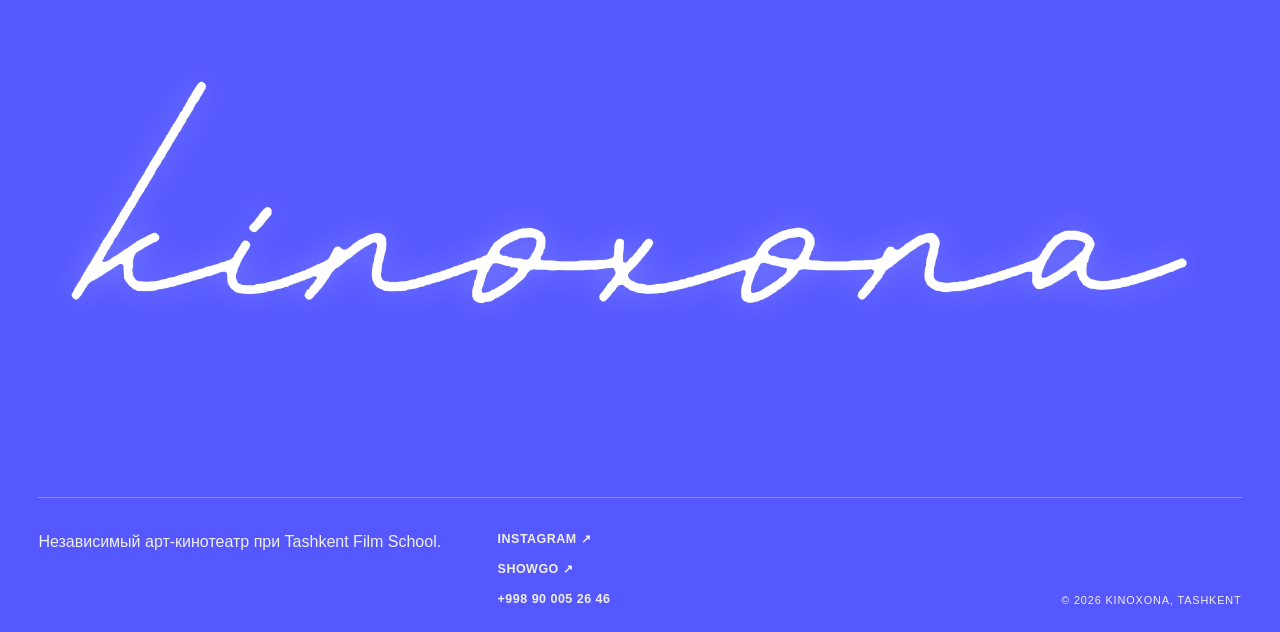
==== commit 93ca494e: "Add complete English and Uzbek localizations" ====
--- a/index.html
+++ b/index.html
@@ -20,19 +20,19 @@
     <script src="script.js" defer></script>
   </head>
   <body>
-    <a class="skip-link" href="#main">К содержанию</a>
+    <a class="skip-link" href="#main" data-i18n="skipContent">К содержанию</a>
 
     <header class="site-header" data-header>
-      <a class="brand" href="#top" aria-label="Kinoxona — на главную">
+      <a class="brand" href="#top" aria-label="Kinoxona — на главную" data-i18n-aria="homeLabel">
         <img src="assets/kinoxona-logo.png" alt="Kinoxona" />
       </a>
 
       <button class="menu-toggle" type="button" aria-expanded="false" aria-controls="main-nav">
         <span></span><span></span>
-        <span class="sr-only">Открыть меню</span>
+        <span class="sr-only" data-i18n="openMenu">Открыть меню</span>
       </button>
 
-      <nav class="main-nav" id="main-nav" aria-label="Основная навигация">
+      <nav class="main-nav" id="main-nav" aria-label="Основная навигация" data-i18n-aria="mainNavigation">
         <a href="#program" data-i18n="navProgram">Афиша</a>
         <a href="#archive" data-i18n="navArchive">Архив</a>
         <a href="#about" data-i18n="navAbout">О нас</a>
@@ -40,8 +40,10 @@
       </nav>
 
       <div class="header-actions">
-        <div class="language-switch" aria-label="Выбор языка">
+        <div class="language-switch" aria-label="Language selection">
           <button class="language-button is-active" type="button" data-lang="ru">RU</button>
+          <span>/</span>
+          <button class="language-button" type="button" data-lang="en">EN</button>
           <span>/</span>
           <button class="language-button" type="button" data-lang="uz">UZ</button>
         </div>
@@ -335,6 +337,7 @@
               target="_blank"
               rel="noreferrer"
               aria-label="Открыть Kinoxona на карте"
+              data-i18n-aria="mapLabel"
             >
               <span data-i18n="openMap">Открыть карту</span> ↗
             </a>
--- a/styles.css
+++ b/styles.css
@@ -1357,7 +1357,14 @@
   }
 
   .language-switch {
-    display: none;
+    position: fixed;
+    right: 4.5rem;
+    top: 1.15rem;
+    z-index: 20;
+    display: flex;
+    padding: 0.25rem 0.4rem;
+    background: rgba(10, 10, 10, 0.78);
+    backdrop-filter: blur(8px);
   }
 
   .hero h1 span:nth-child(2),
@@ -1472,6 +1479,18 @@
   }
 
   .header-actions {
+    position: fixed;
+    z-index: 103;
+    top: 1.05rem;
+    right: 4.5rem;
+    display: flex;
+  }
+
+  .header-actions .language-switch {
+    position: static;
+  }
+
+  .header-actions .ticket-link {
     display: none;
   }
 
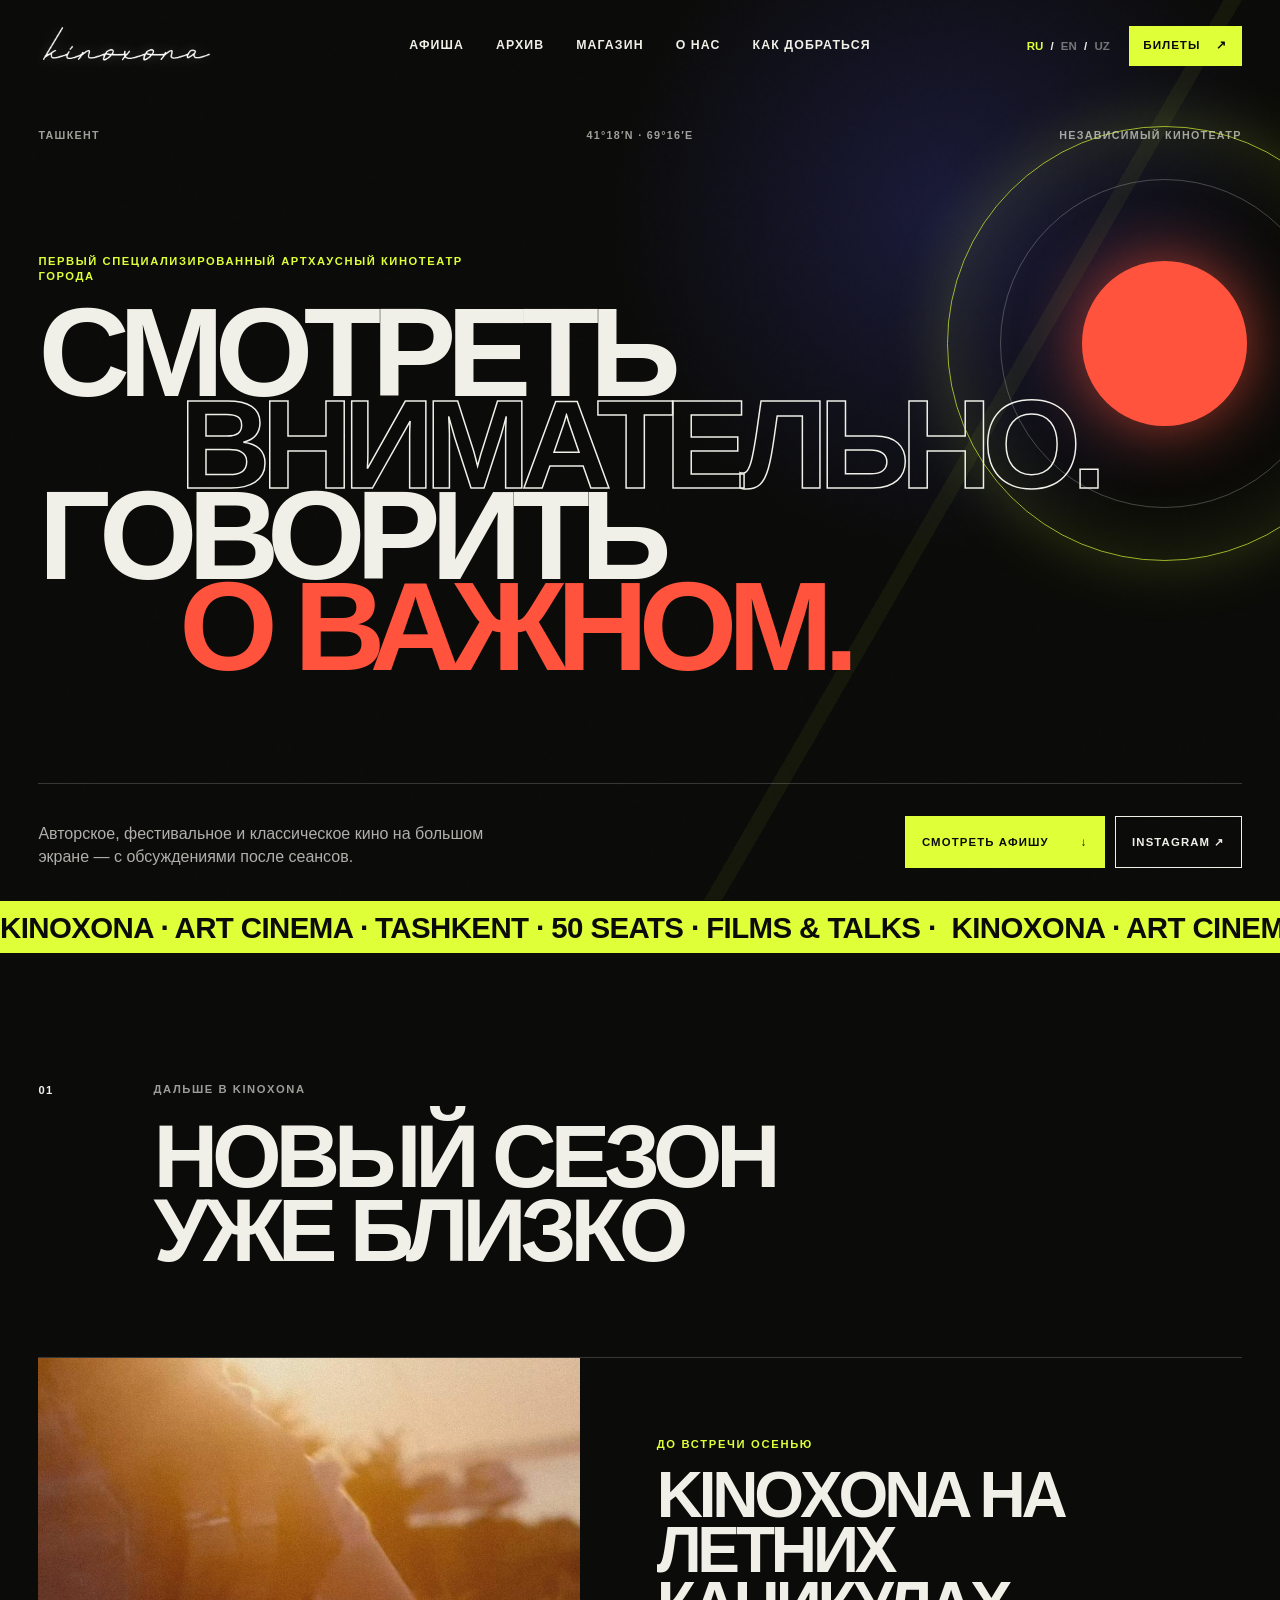
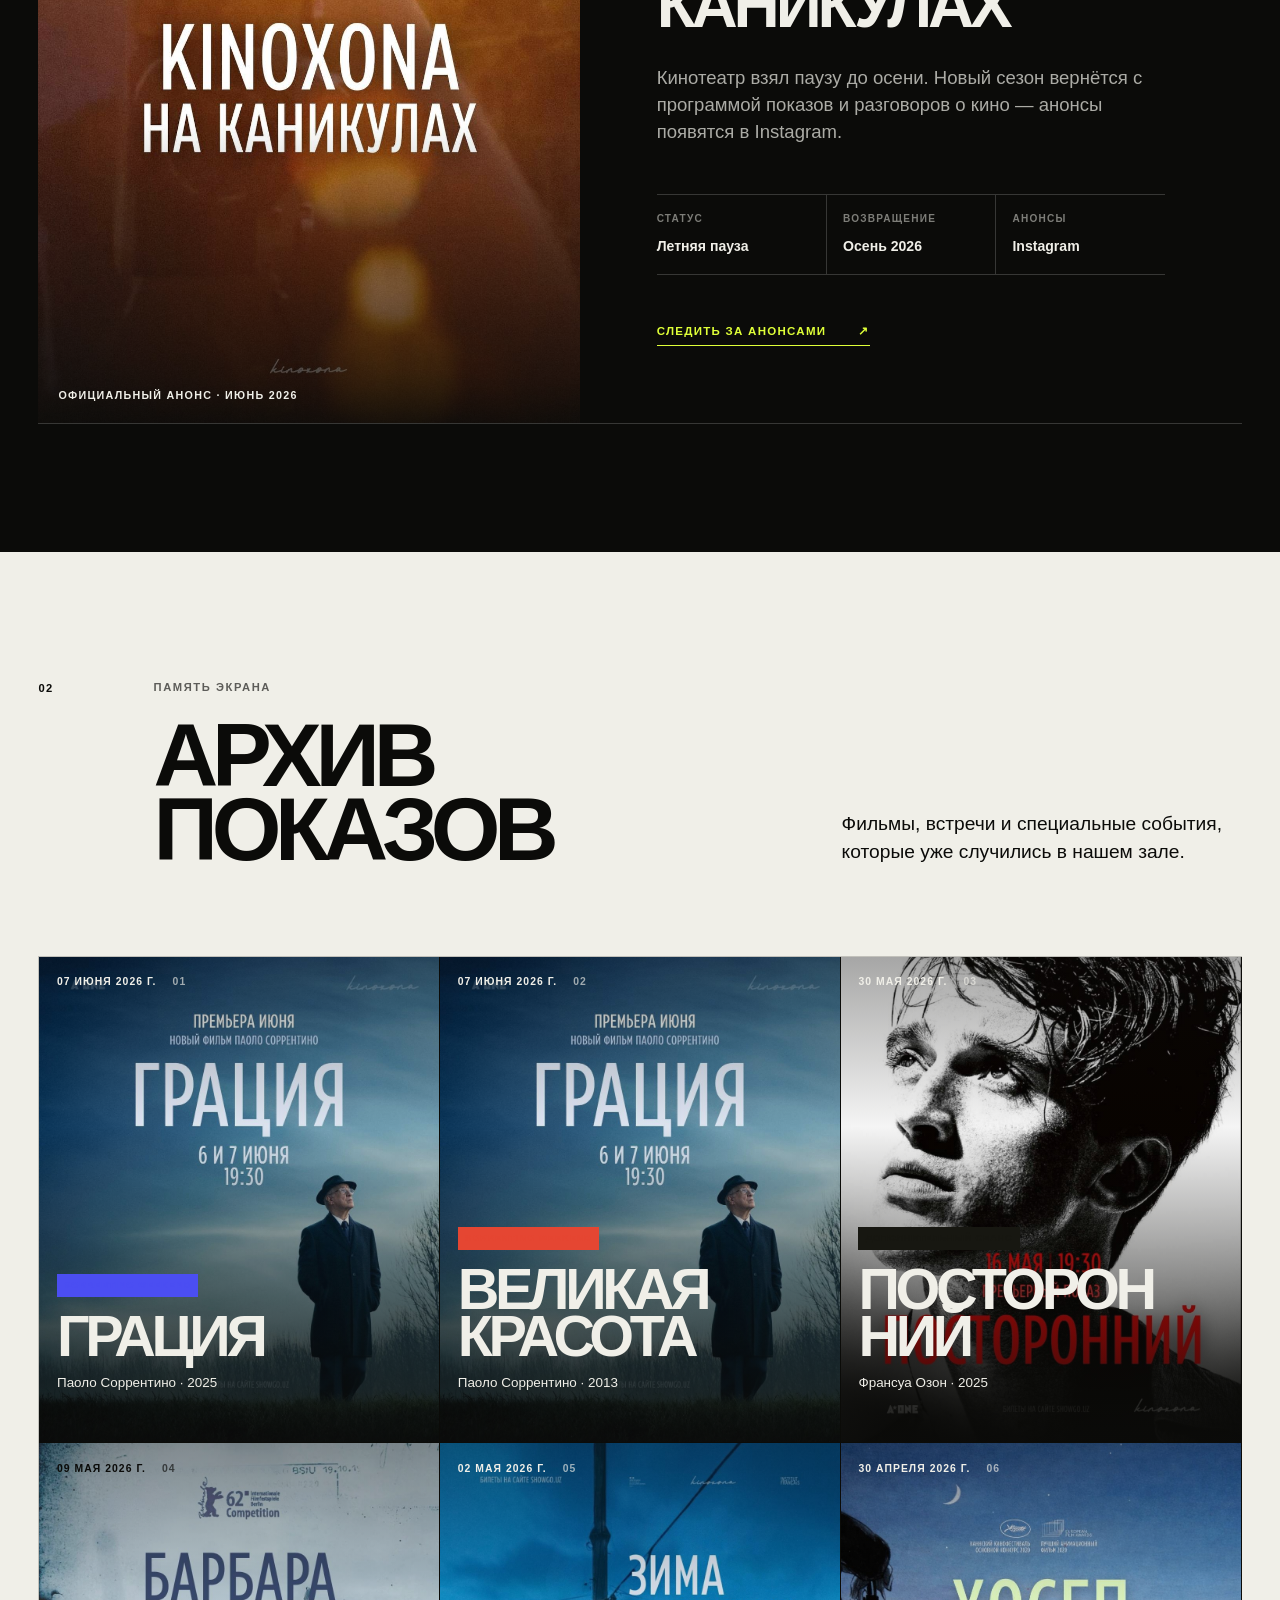
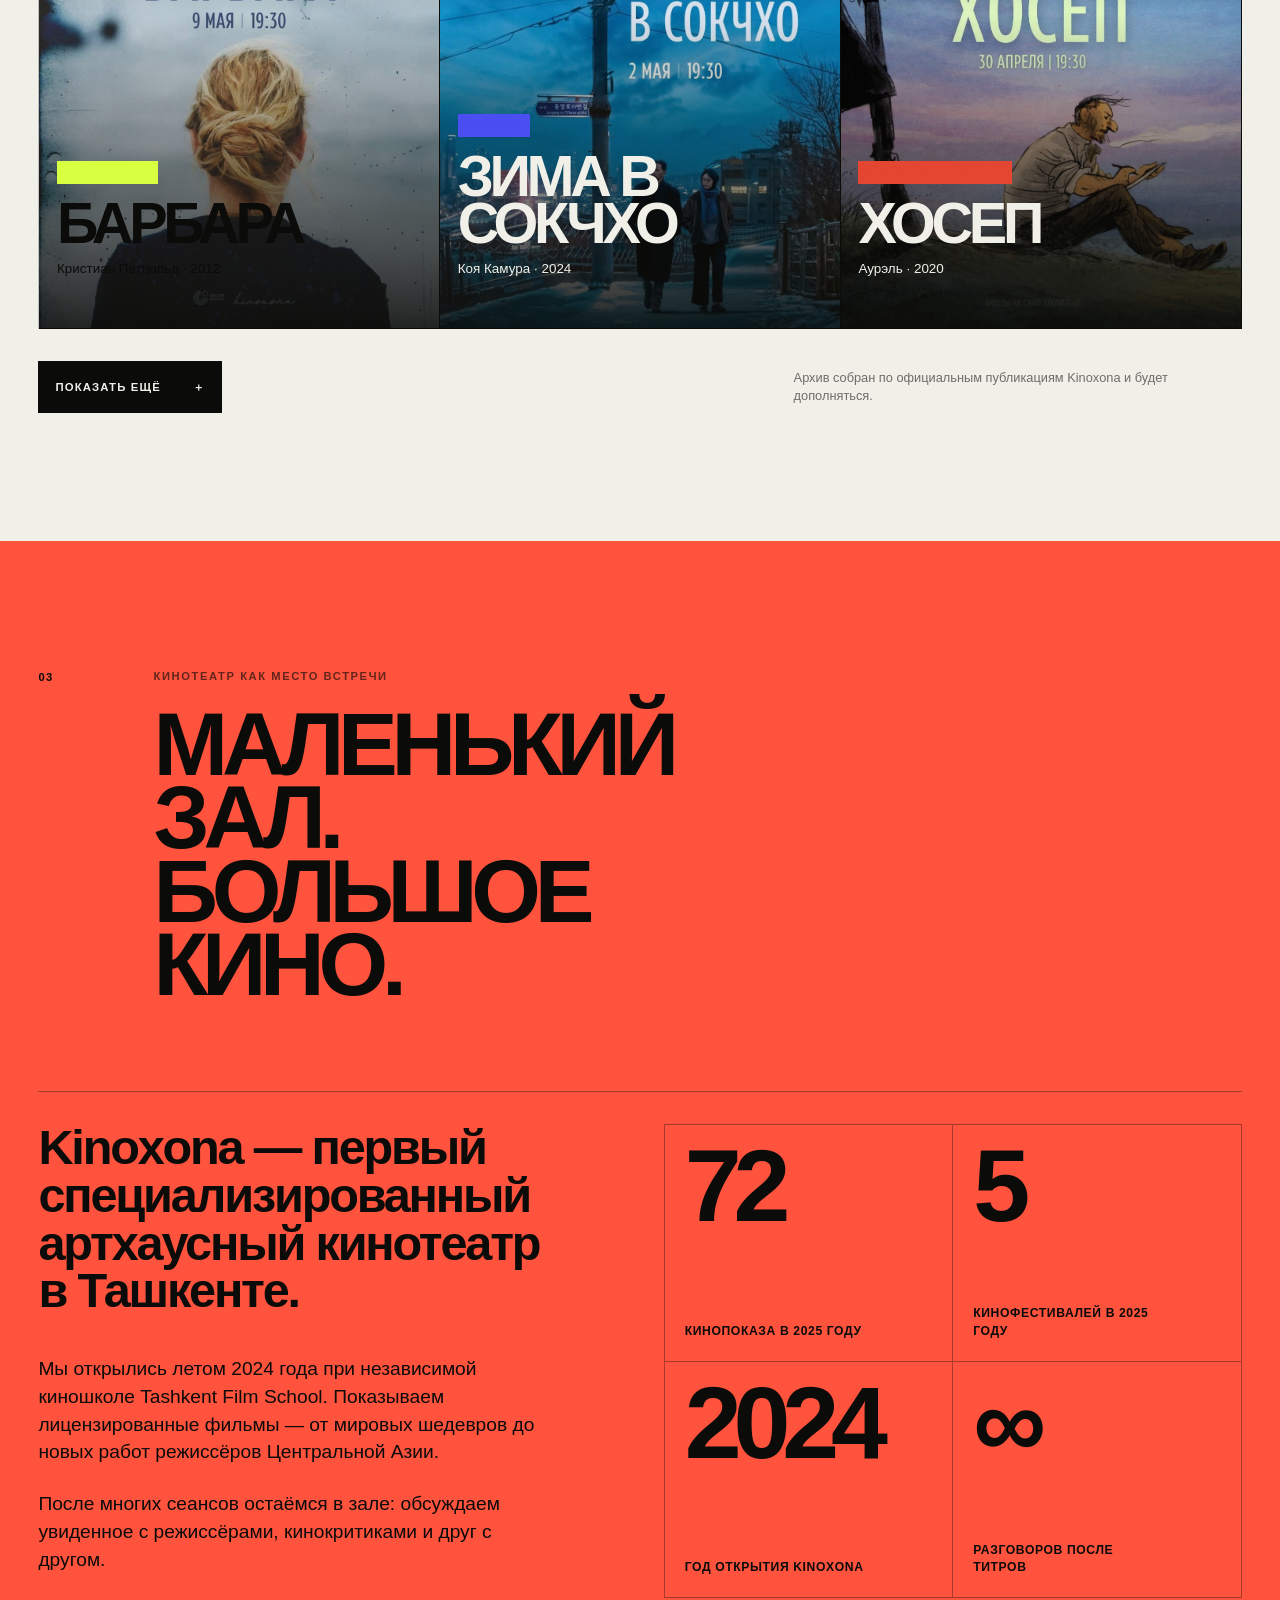
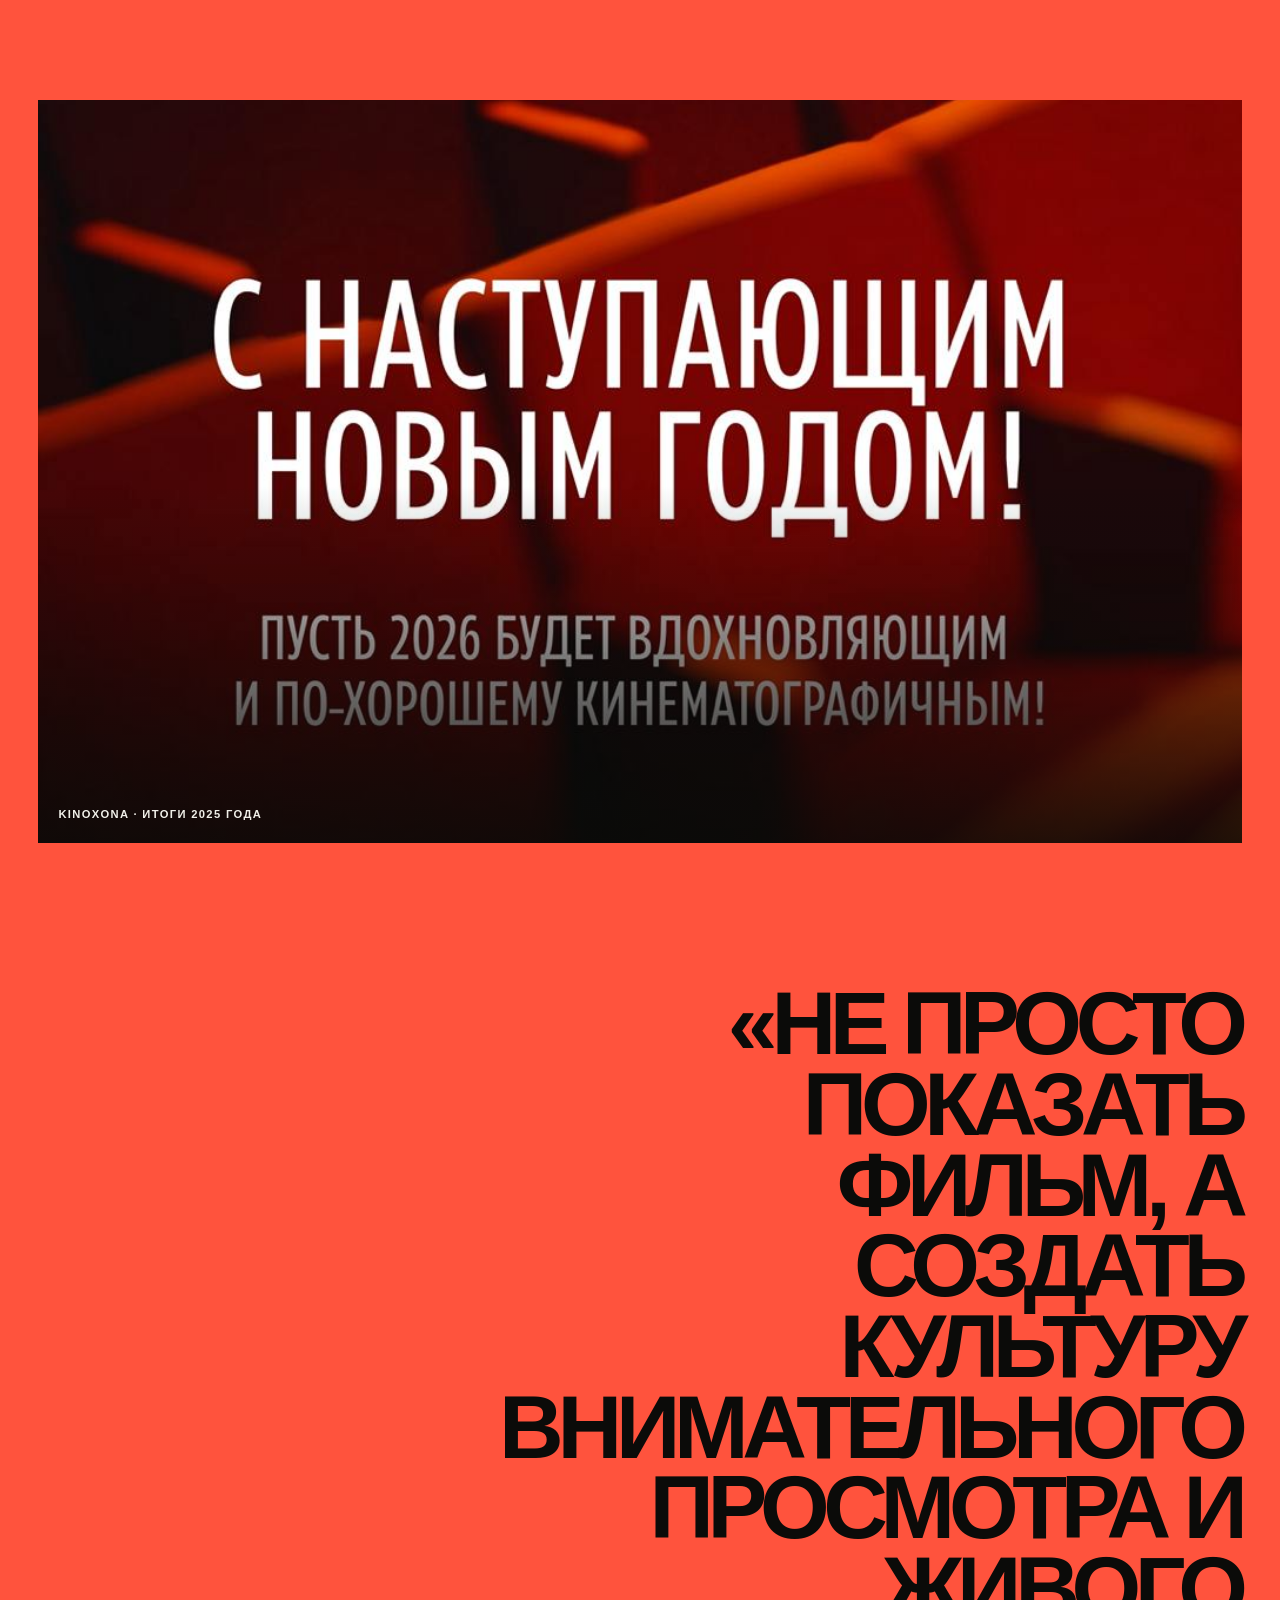
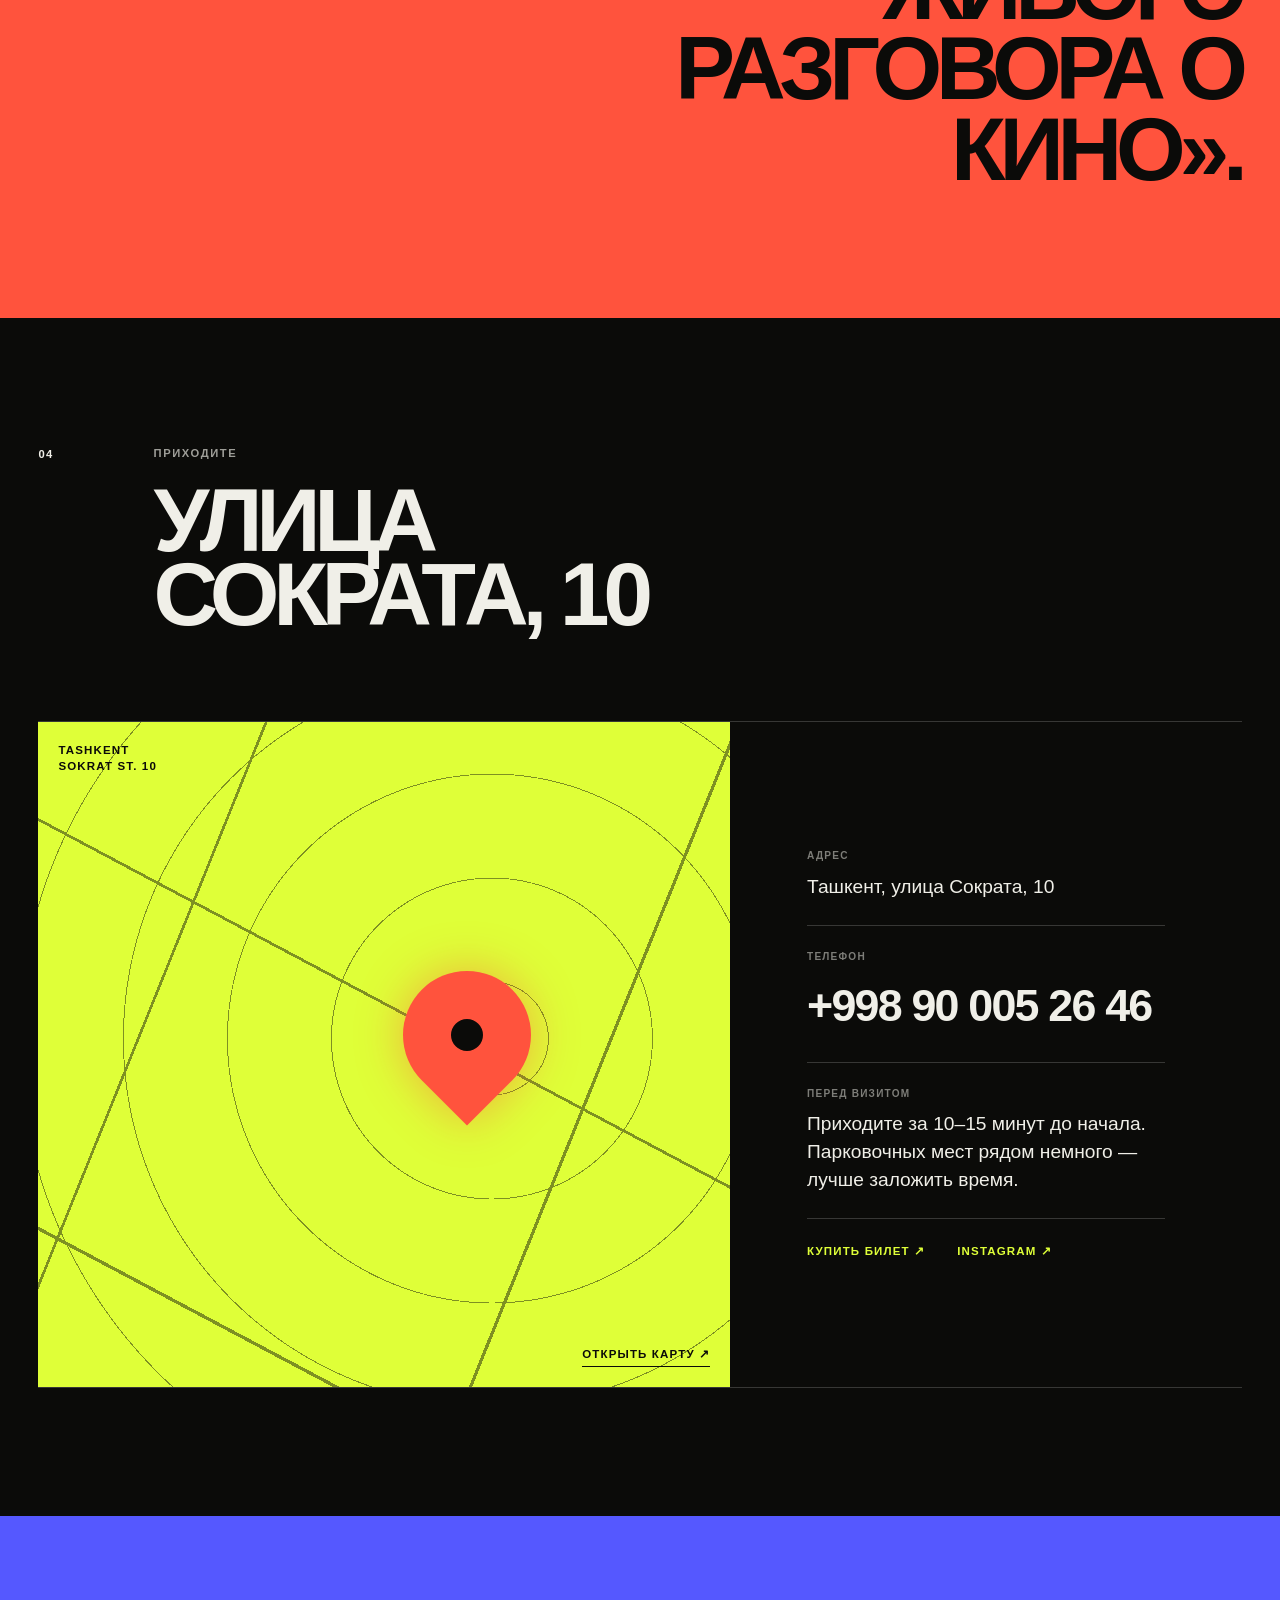
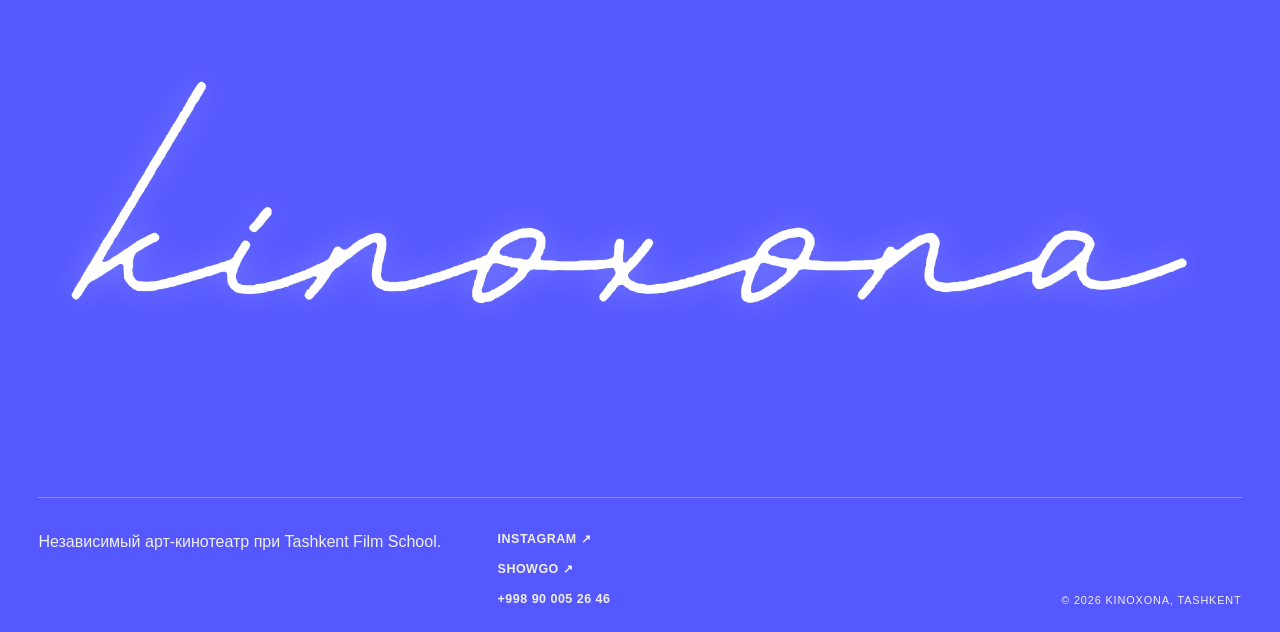
==== commit 58797f90: "Add Kinoxona Store pilot catalogue" ====
--- a/index.html
+++ b/index.html
@@ -35,6 +35,7 @@
       <nav class="main-nav" id="main-nav" aria-label="Основная навигация" data-i18n-aria="mainNavigation">
         <a href="#program" data-i18n="navProgram">Афиша</a>
         <a href="#archive" data-i18n="navArchive">Архив</a>
+        <a href="store.html" data-i18n="navStore">Магазин</a>
         <a href="#about" data-i18n="navAbout">О нас</a>
         <a href="#visit" data-i18n="navVisit">Как добраться</a>
       </nav>
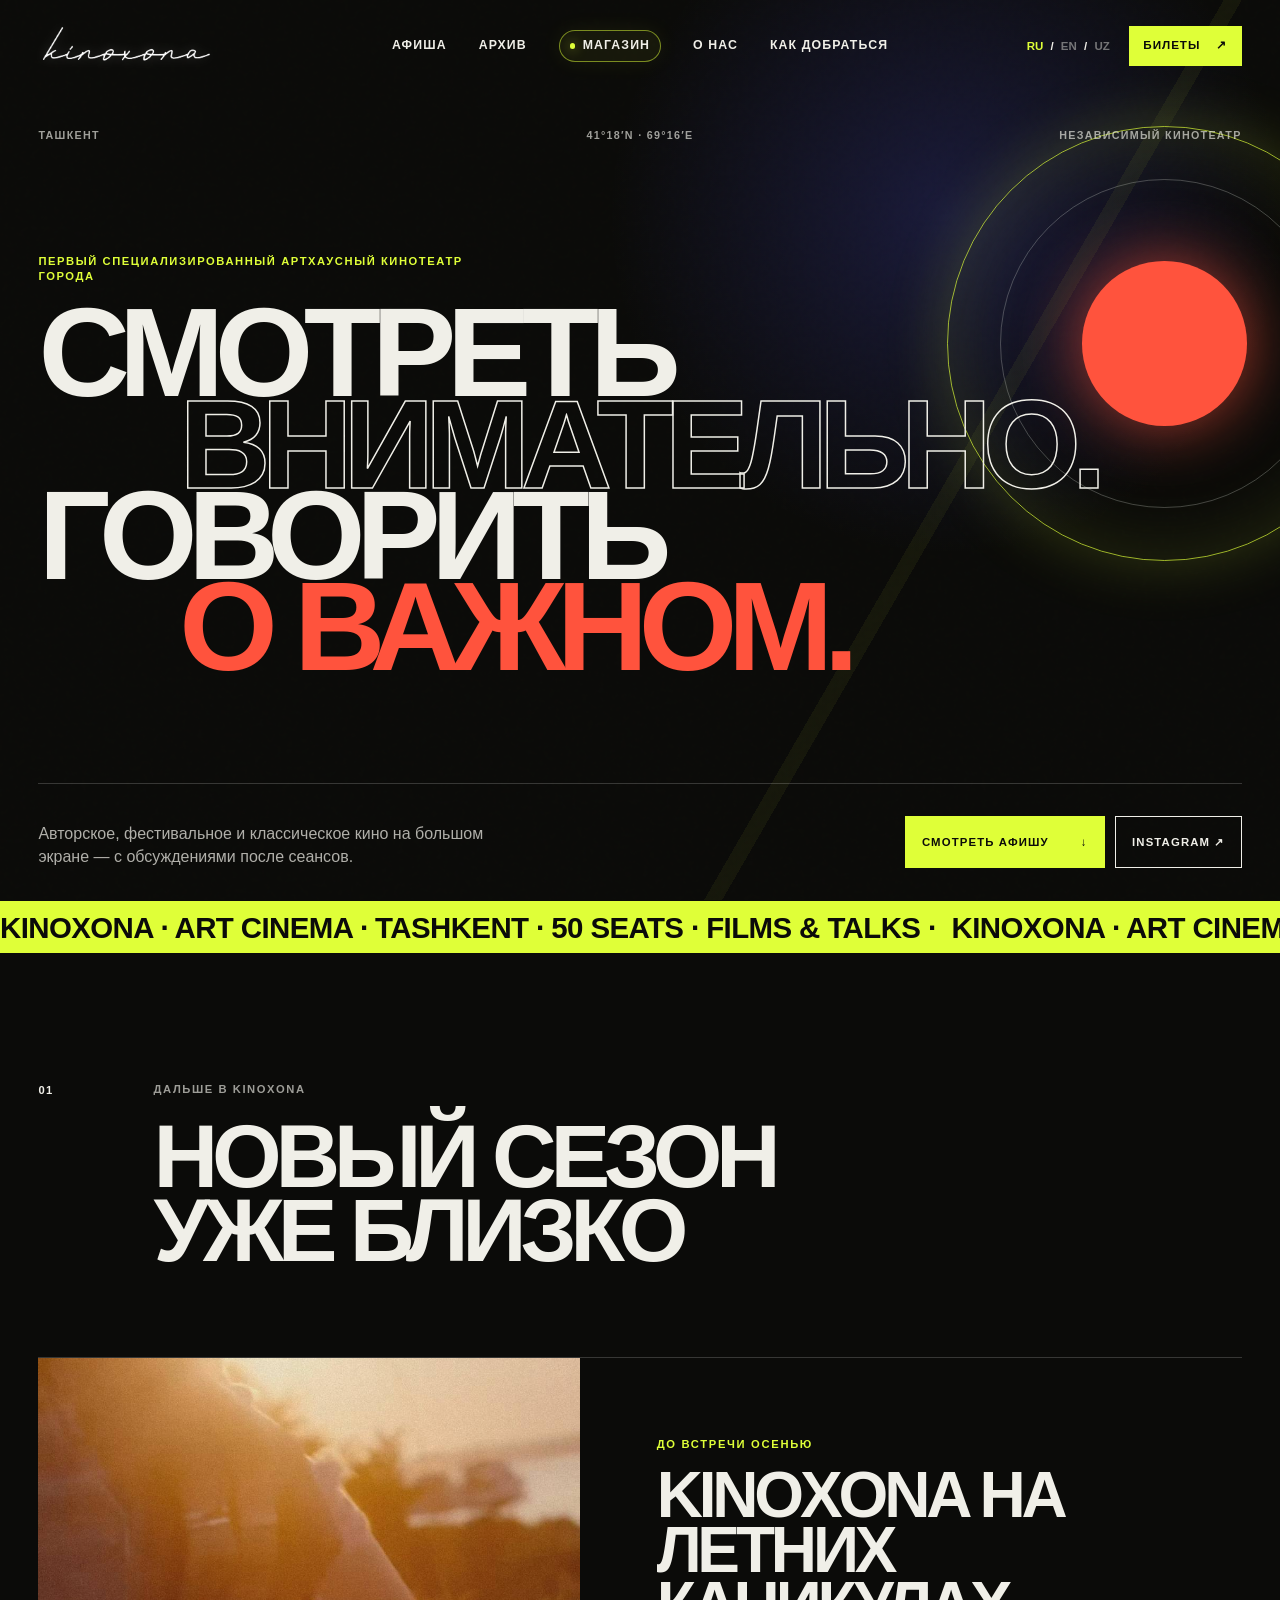
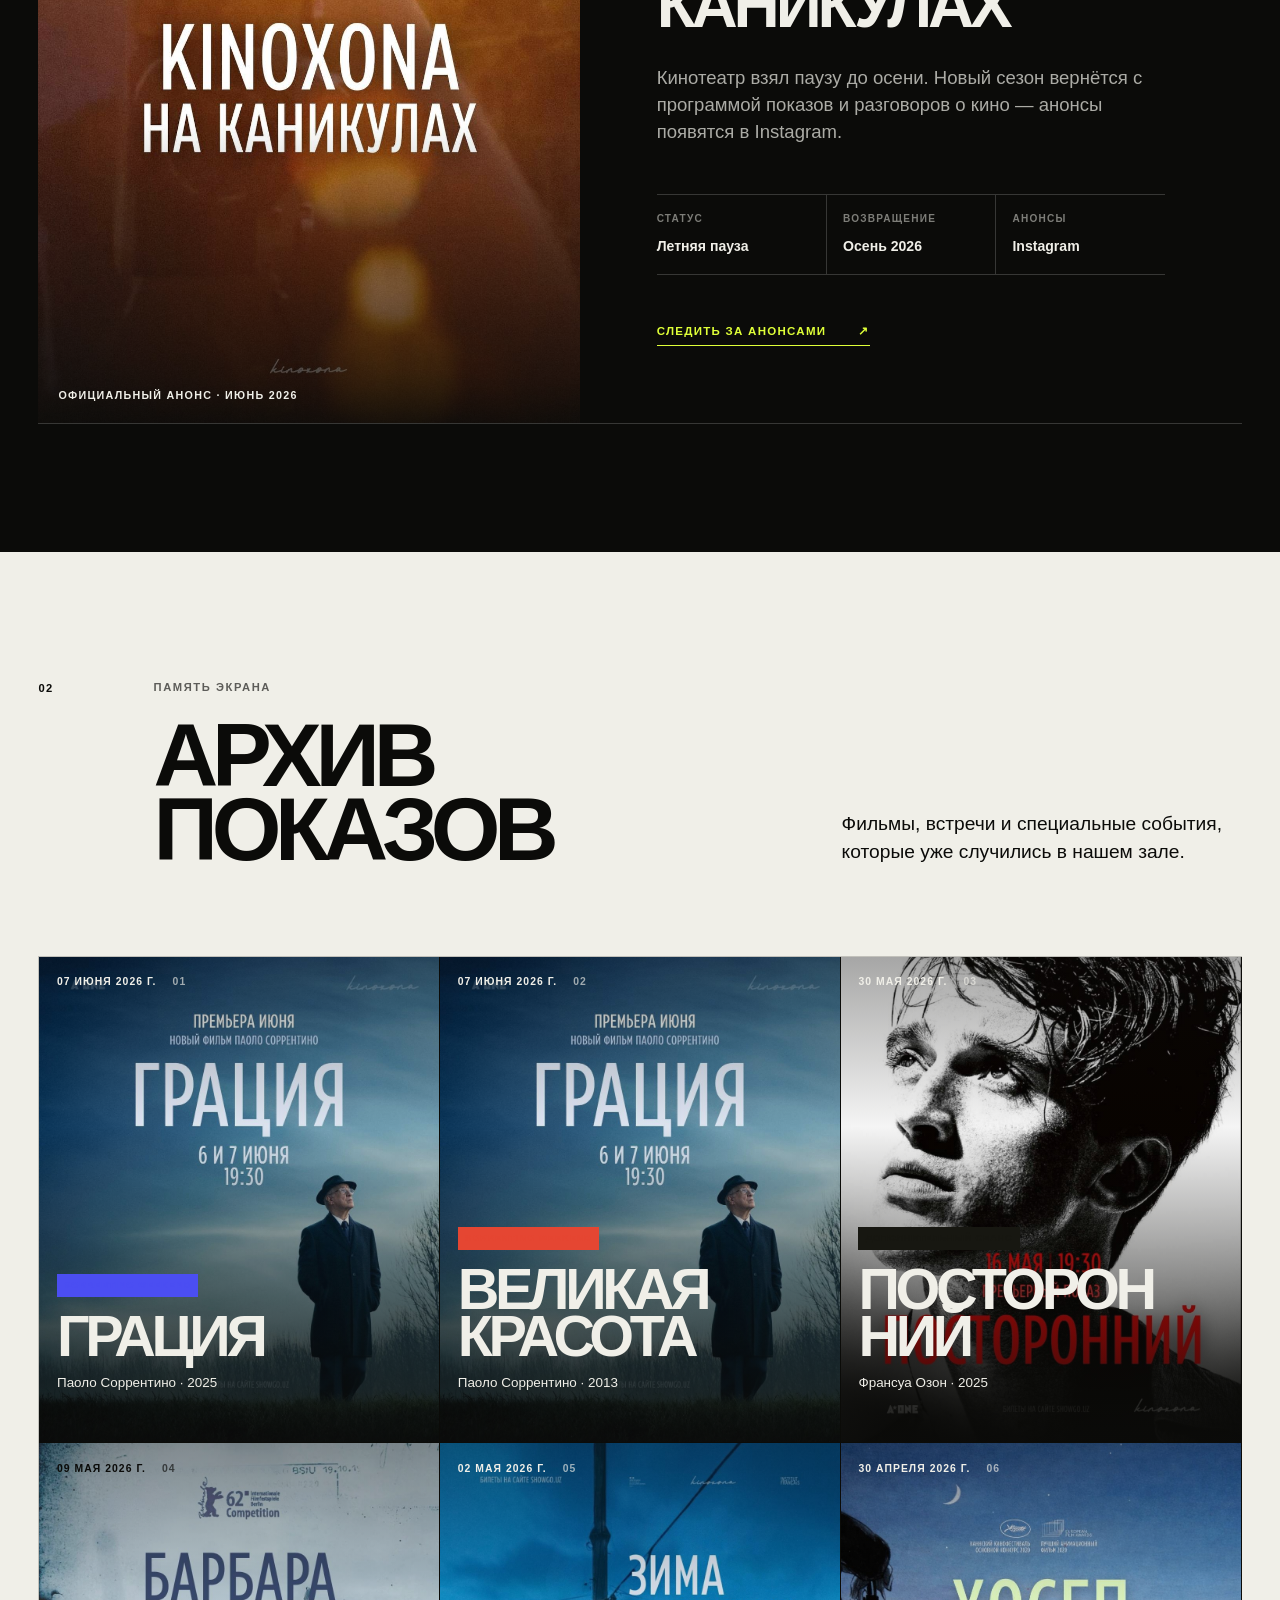
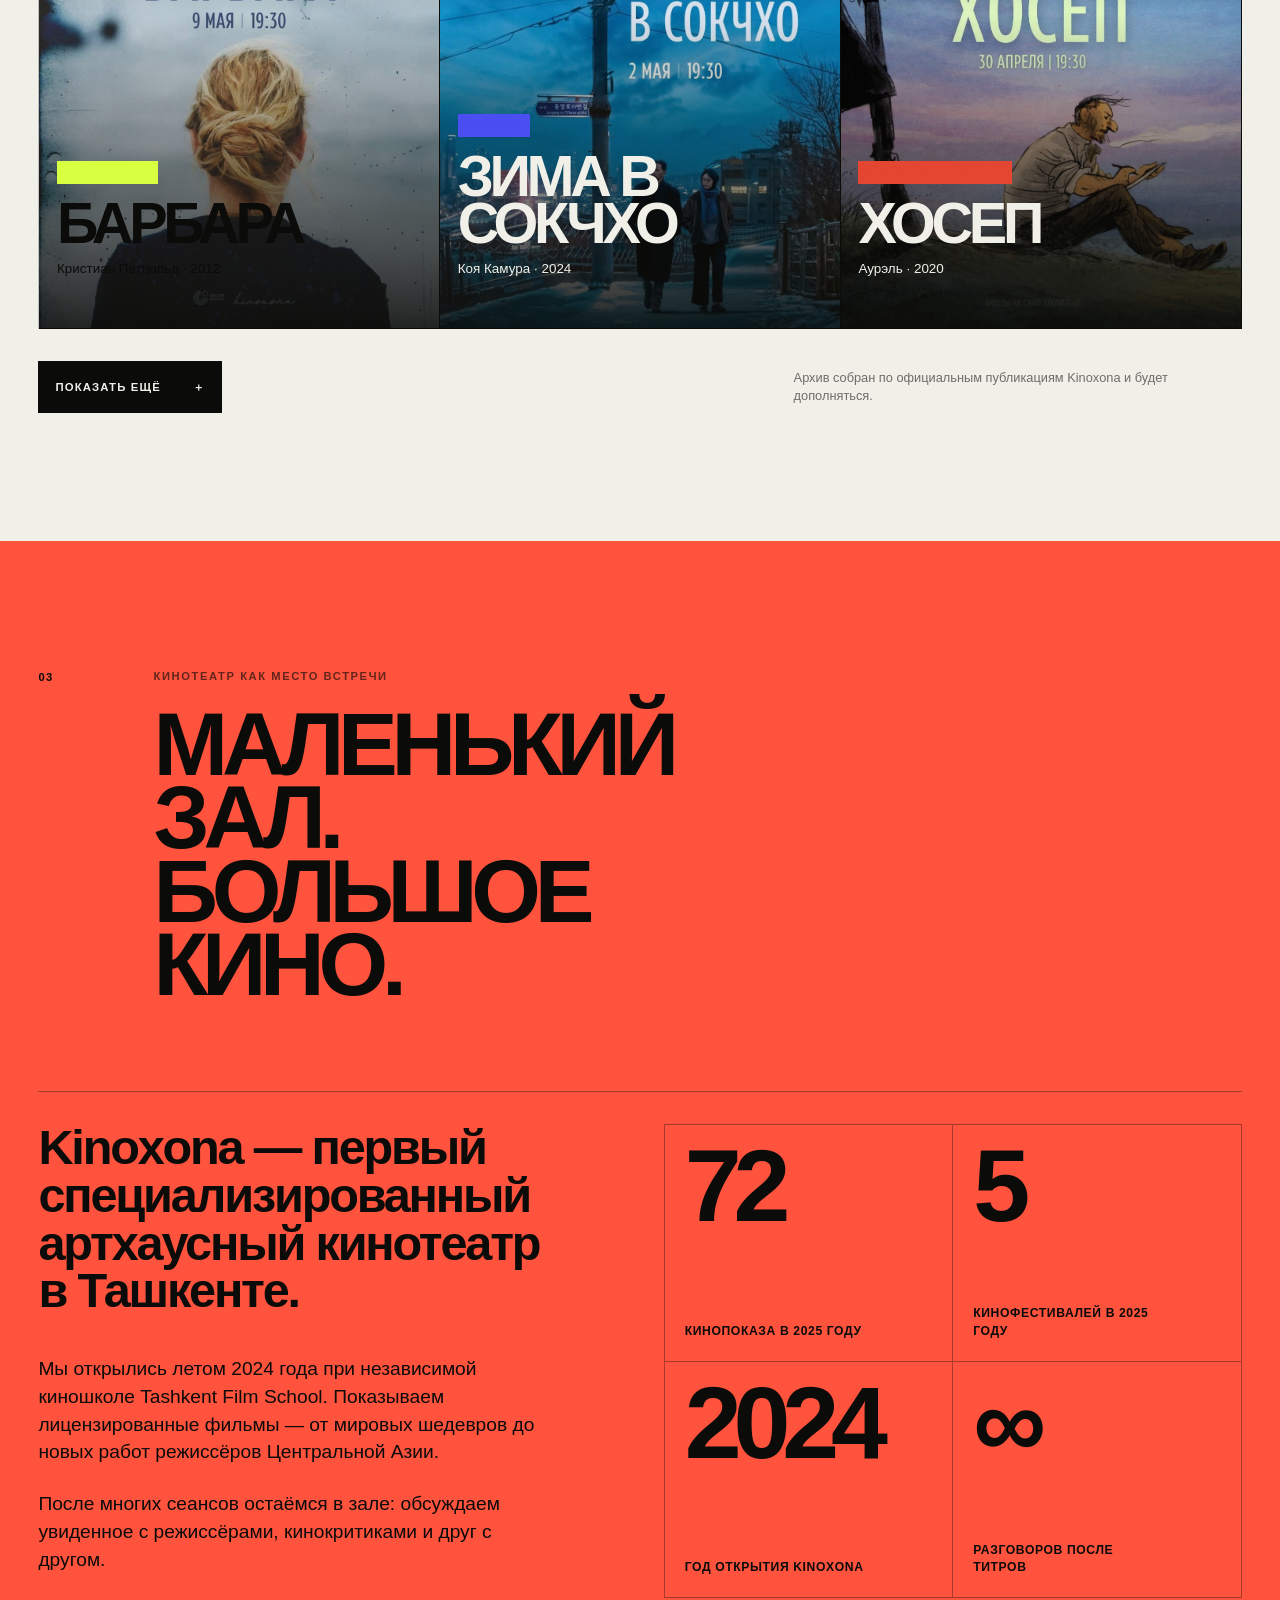
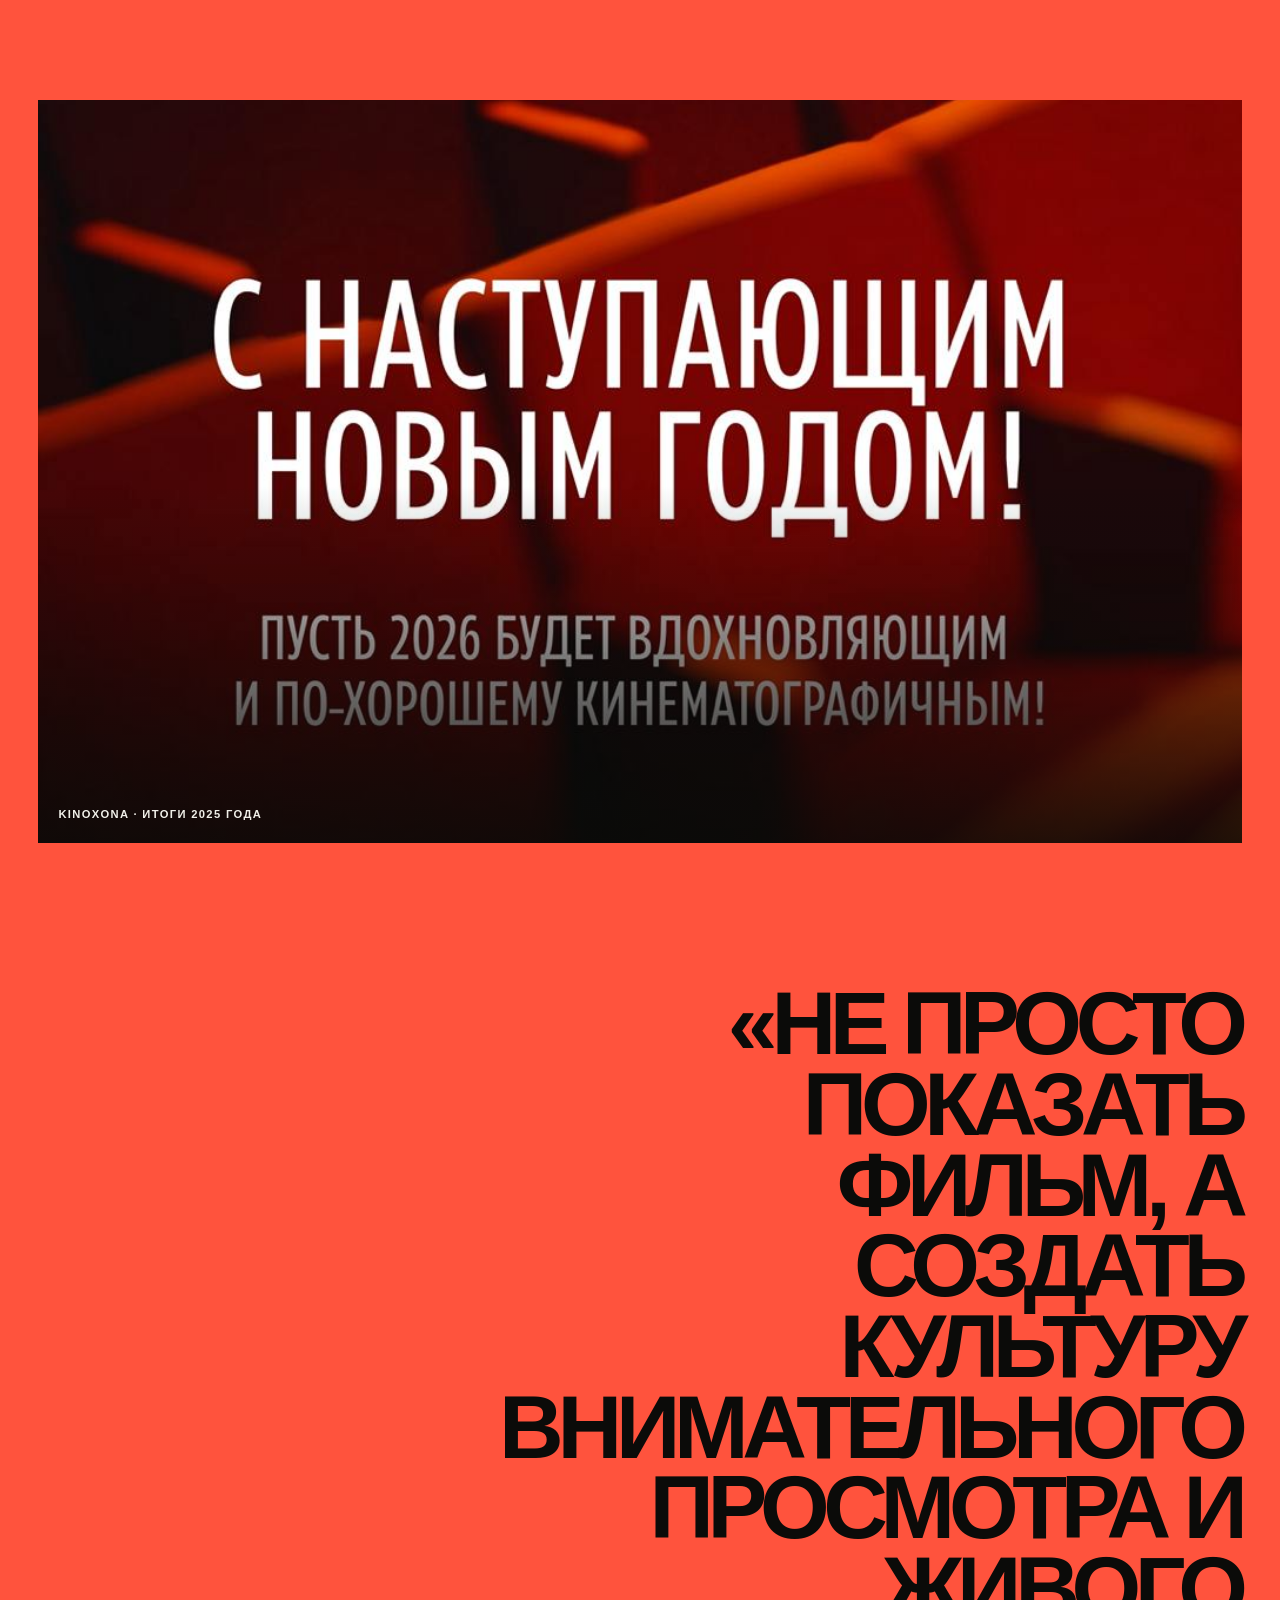
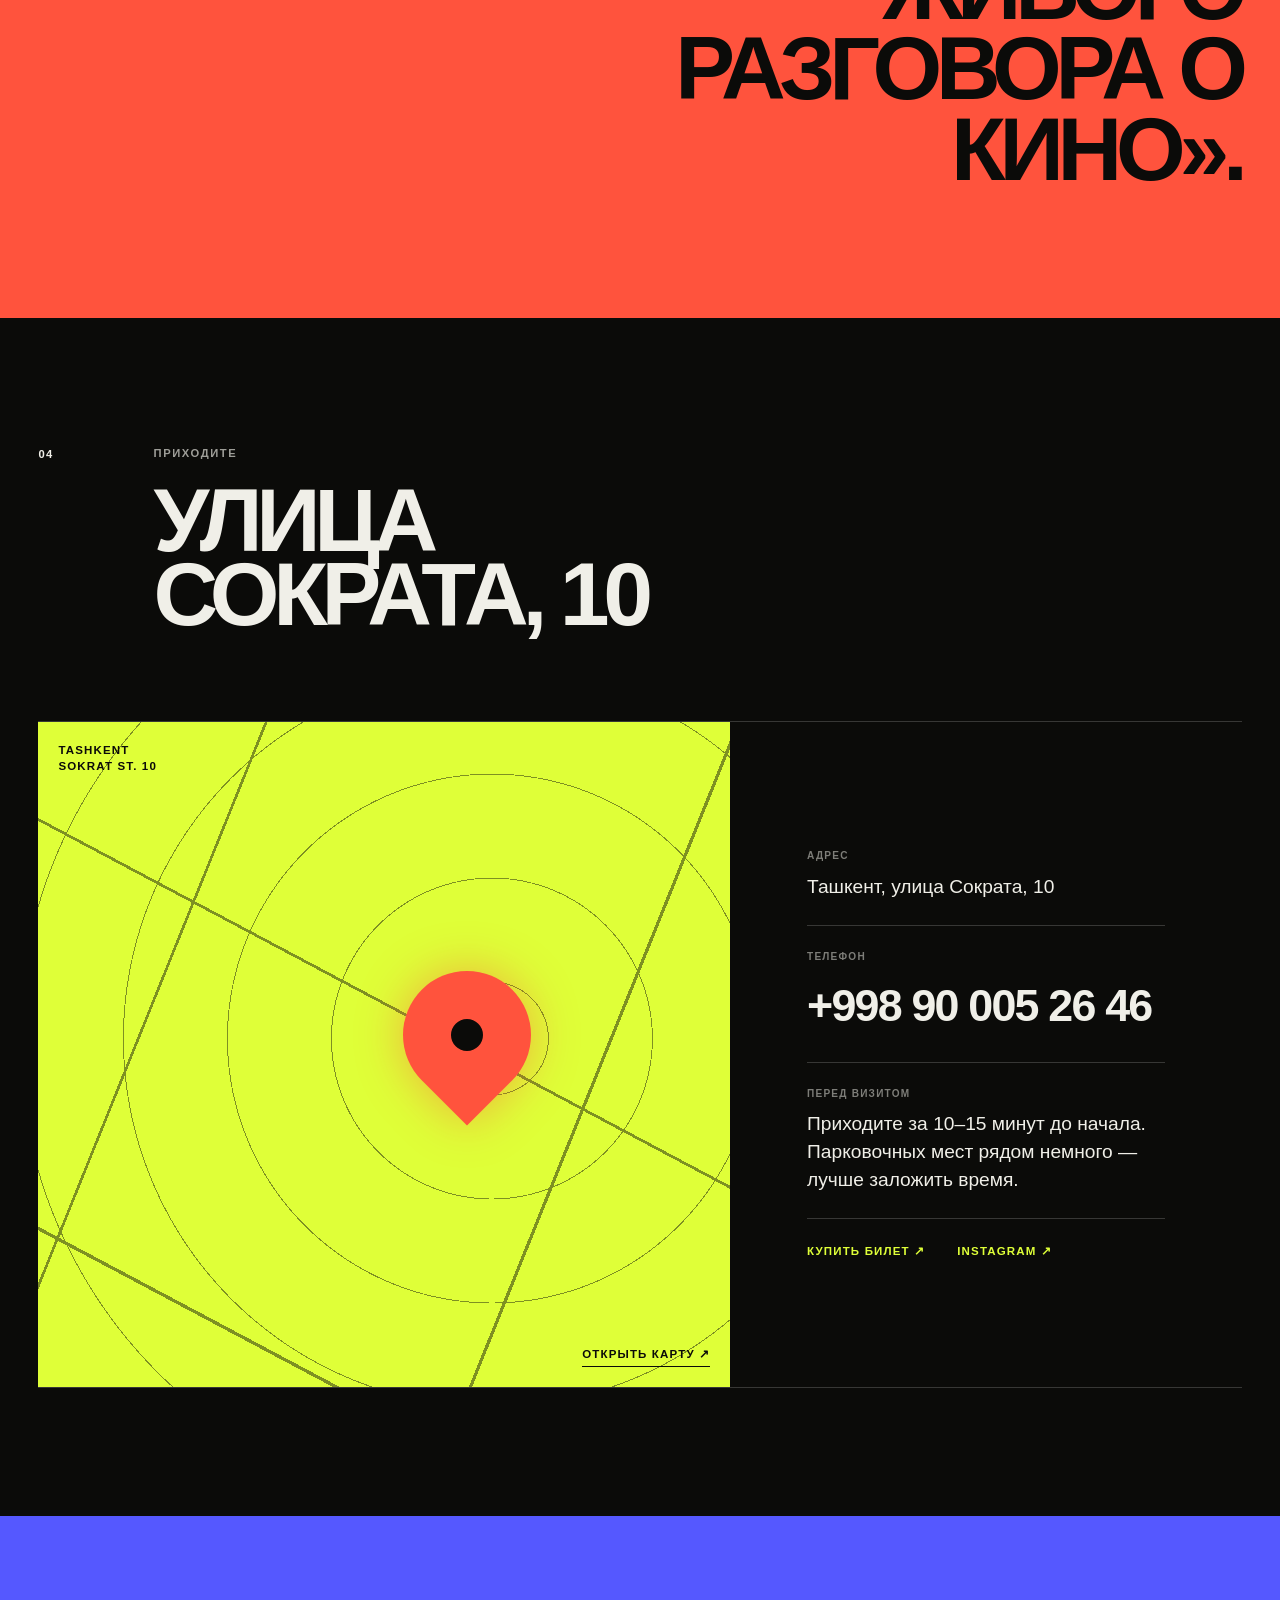
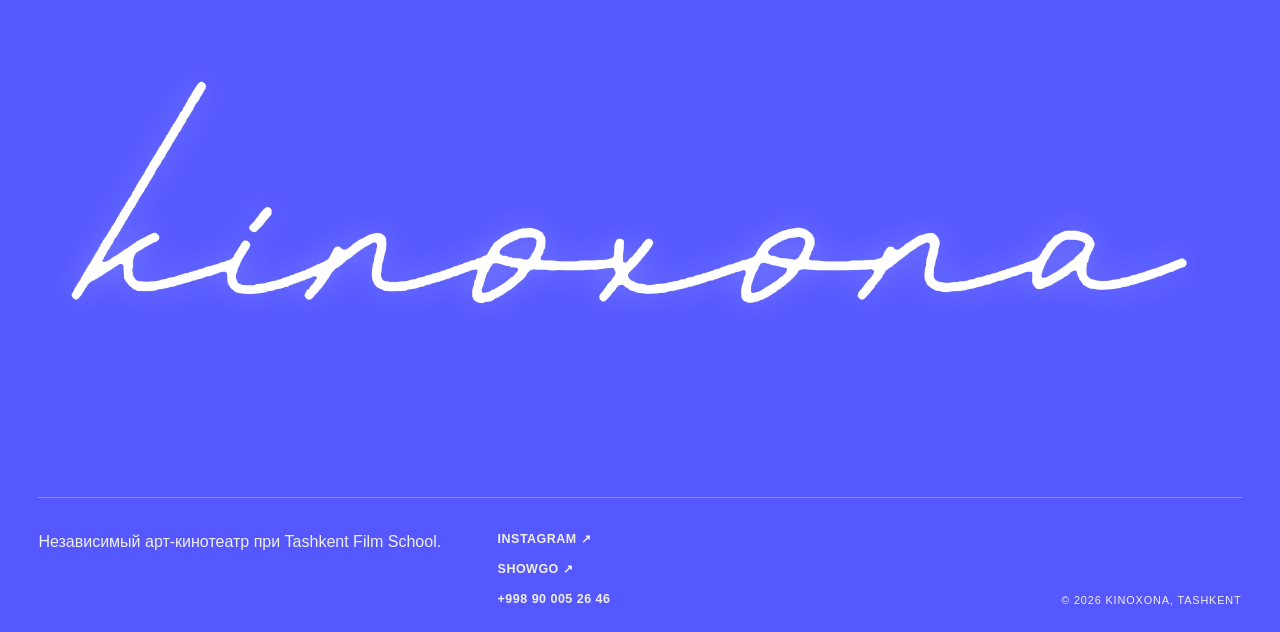
==== commit 8f1d077f: "Аккуратно выделить магазин в навигации" ====
--- a/index.html
+++ b/index.html
@@ -16,7 +16,7 @@
     <meta property="og:type" content="website" />
     <title>Kinoxona — арт-кинотеатр в Ташкенте</title>
     <link rel="icon" href="assets/kinoxona-logo.png" type="image/png" />
-    <link rel="stylesheet" href="styles.css" />
+    <link rel="stylesheet" href="styles.css?v=20260822-2" />
     <script src="script.js" defer></script>
   </head>
   <body>
@@ -35,7 +35,7 @@
       <nav class="main-nav" id="main-nav" aria-label="Основная навигация" data-i18n-aria="mainNavigation">
         <a href="#program" data-i18n="navProgram">Афиша</a>
         <a href="#archive" data-i18n="navArchive">Архив</a>
-        <a href="store.html" data-i18n="navStore">Магазин</a>
+        <a class="nav-store" href="store.html" data-i18n="navStore">Магазин</a>
         <a href="#about" data-i18n="navAbout">О нас</a>
         <a href="#visit" data-i18n="navVisit">Как добраться</a>
       </nav>
--- a/styles.css
+++ b/styles.css
@@ -144,6 +144,40 @@
 .footer-links a:focus-visible::after {
   transform: scaleX(1);
   transform-origin: left;
+}
+
+.main-nav .nav-store {
+  display: inline-flex;
+  align-items: center;
+  gap: 0.45rem;
+  padding: 0.38rem 0.62rem 0.34rem;
+  border: 1px solid rgba(223, 255, 56, 0.5);
+  border-radius: 999px;
+  background: rgba(223, 255, 56, 0.055);
+  box-shadow: 0 0 1.4rem rgba(223, 255, 56, 0.07);
+  transition: color 180ms ease, background-color 180ms ease, border-color 180ms ease, transform 180ms ease;
+}
+
+.main-nav .nav-store::before {
+  content: "";
+  width: 0.36rem;
+  height: 0.36rem;
+  flex: 0 0 auto;
+  border-radius: 50%;
+  background: var(--acid);
+  box-shadow: 0 0 0.7rem rgba(223, 255, 56, 0.7);
+}
+
+.main-nav .nav-store::after {
+  display: none;
+}
+
+.main-nav .nav-store:hover,
+.main-nav .nav-store:focus-visible {
+  color: var(--acid);
+  border-color: rgba(223, 255, 56, 0.9);
+  background: rgba(223, 255, 56, 0.11);
+  transform: translateY(-1px);
 }
 
 .header-actions {
@@ -1478,6 +1512,30 @@
     line-height: 1;
   }
 
+  .main-nav .nav-store {
+    display: flex;
+    gap: 0.8rem;
+    padding: 0.55rem 0;
+    border: 0;
+    border-bottom: 1px solid rgba(255, 255, 255, 0.35);
+    border-radius: 0;
+    background: transparent;
+    box-shadow: none;
+    color: var(--acid);
+  }
+
+  .main-nav .nav-store::before {
+    width: 0.55rem;
+    height: 0.55rem;
+  }
+
+  .main-nav .nav-store:hover,
+  .main-nav .nav-store:focus-visible {
+    background: transparent;
+    color: var(--acid);
+    transform: none;
+  }
+
   .header-actions {
     position: fixed;
     z-index: 103;
